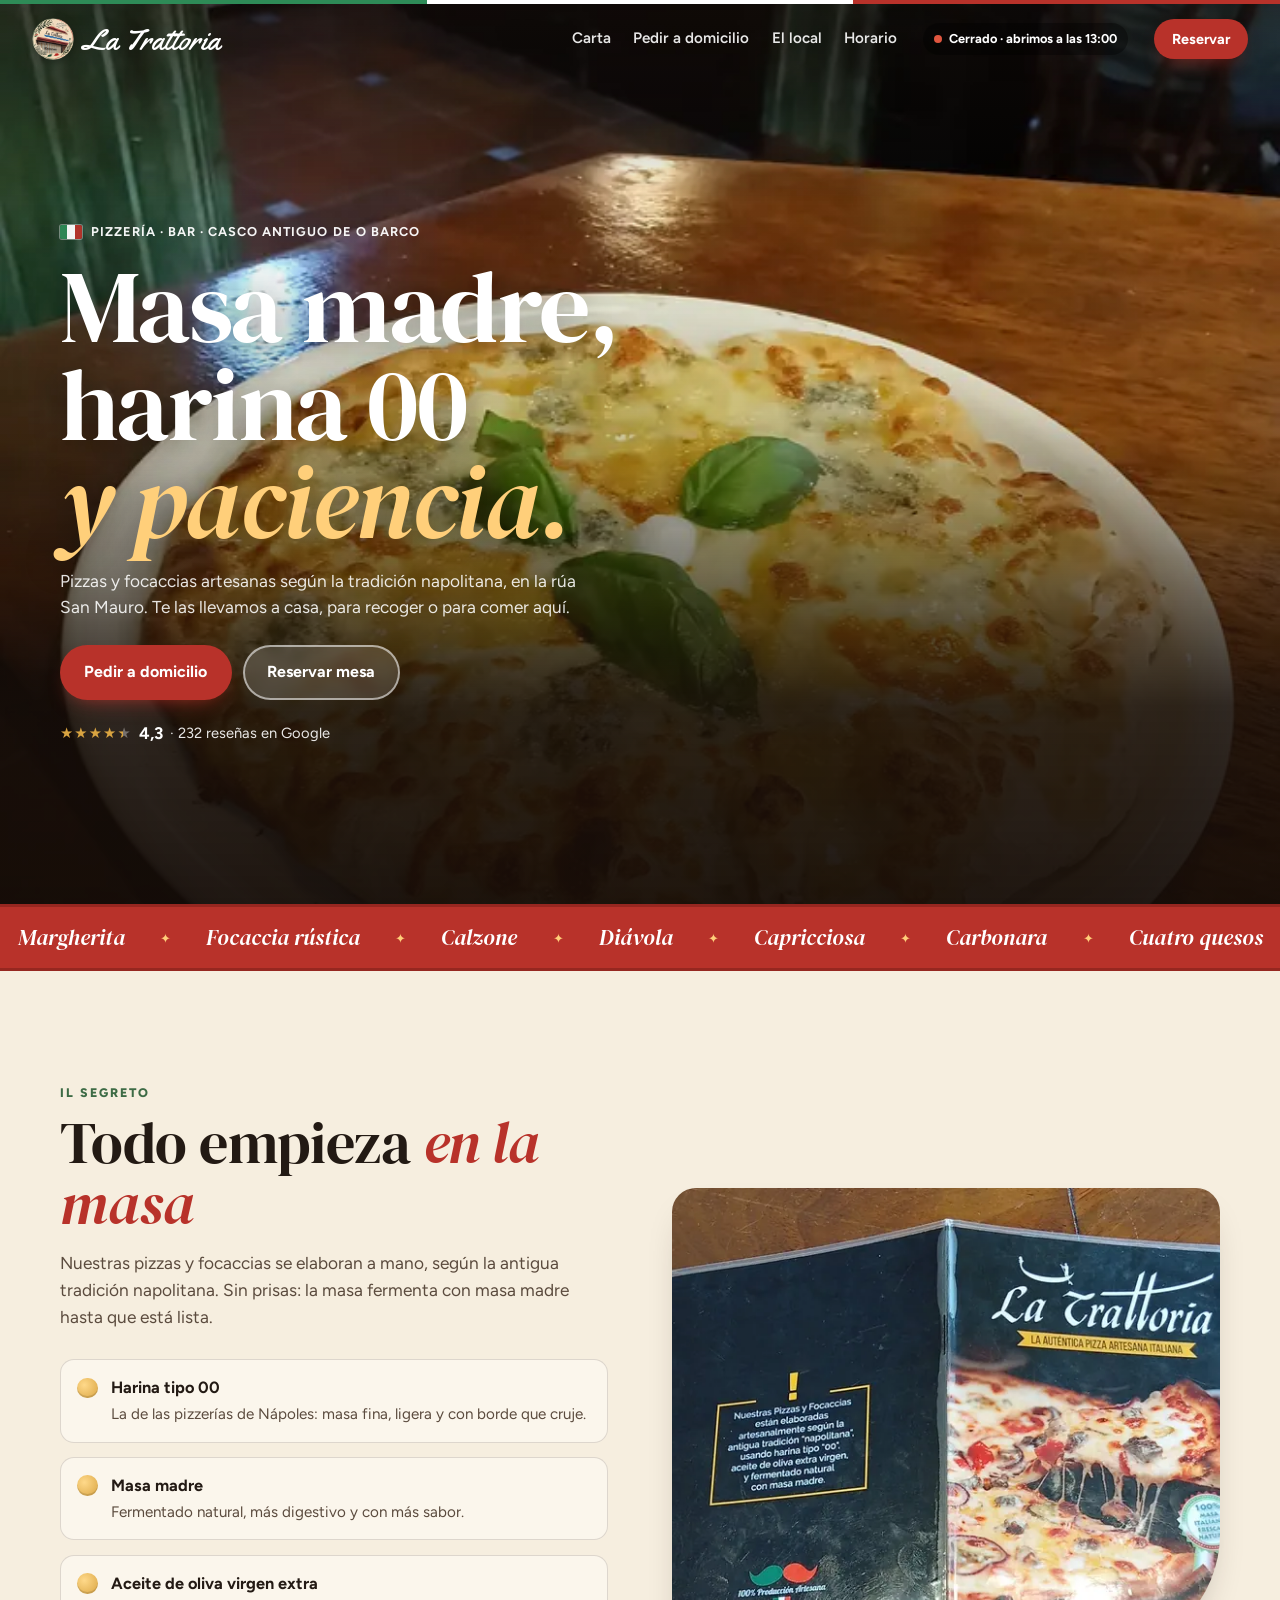
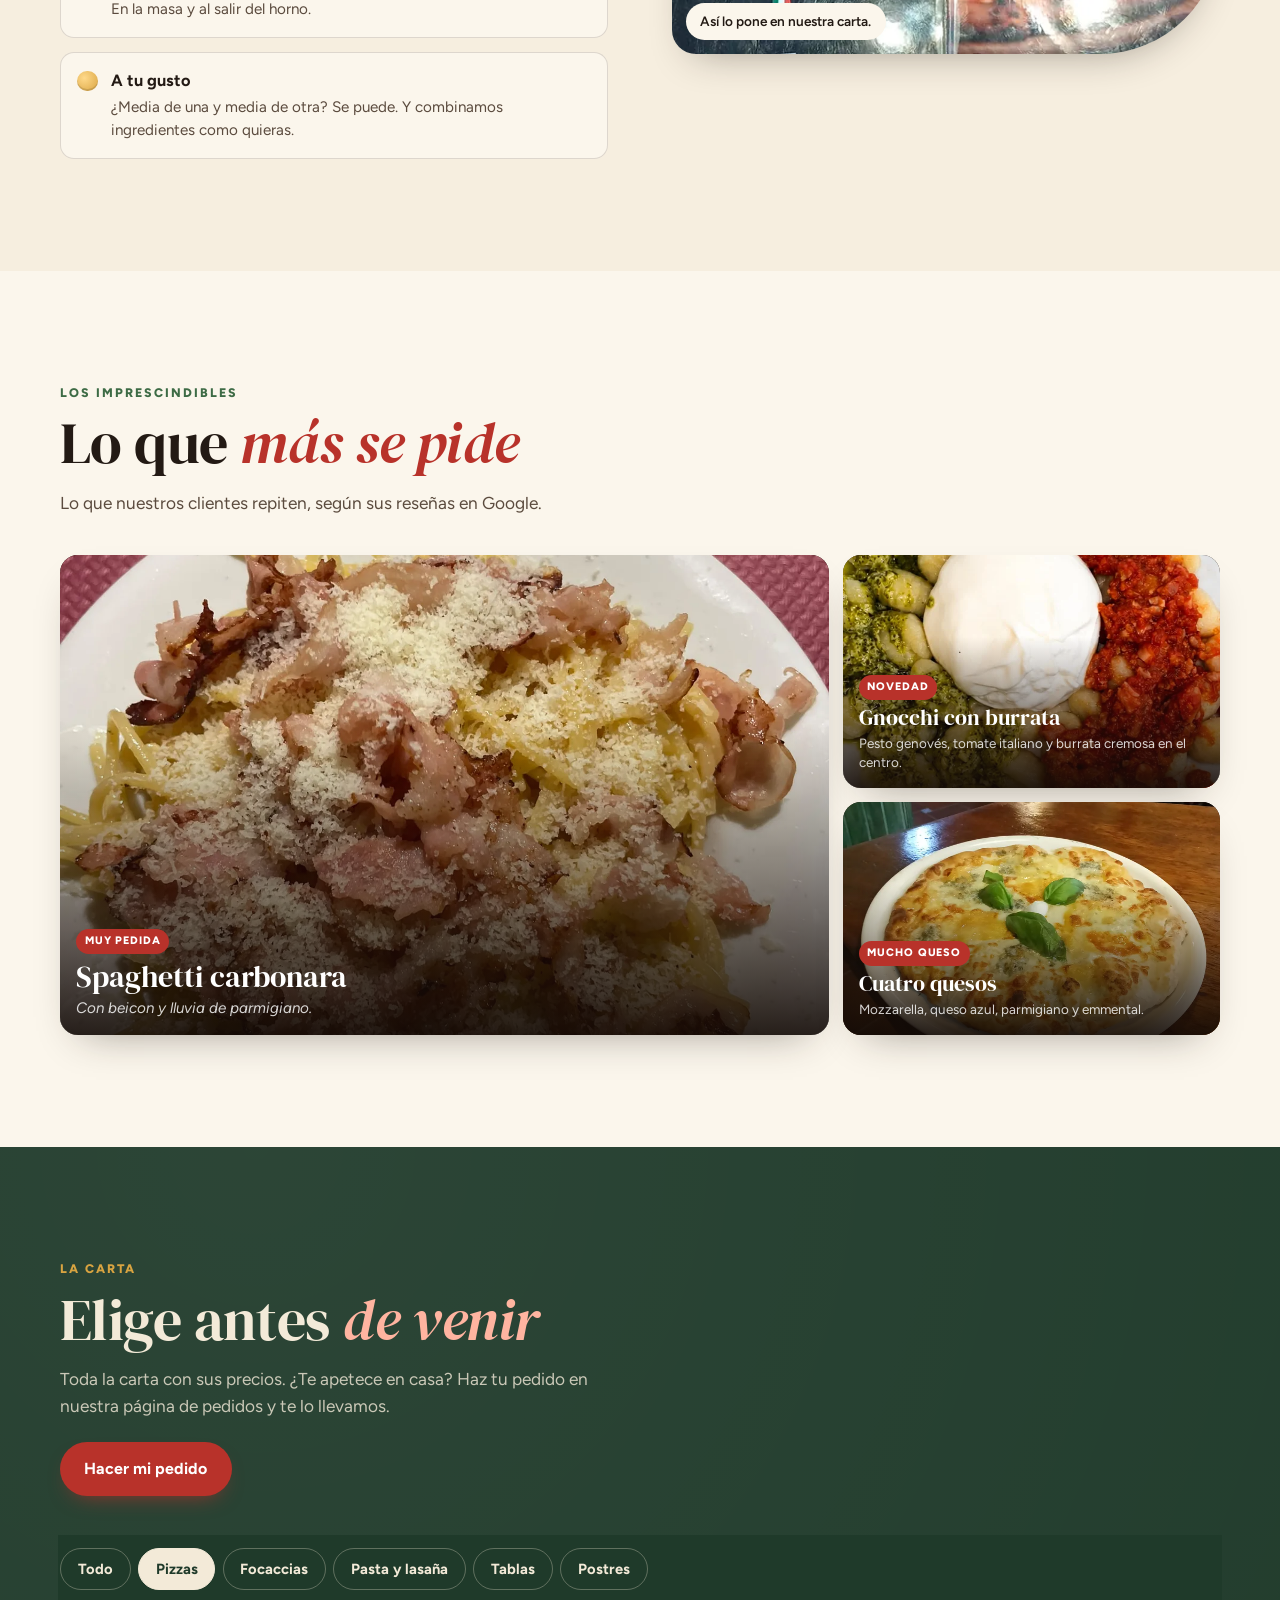
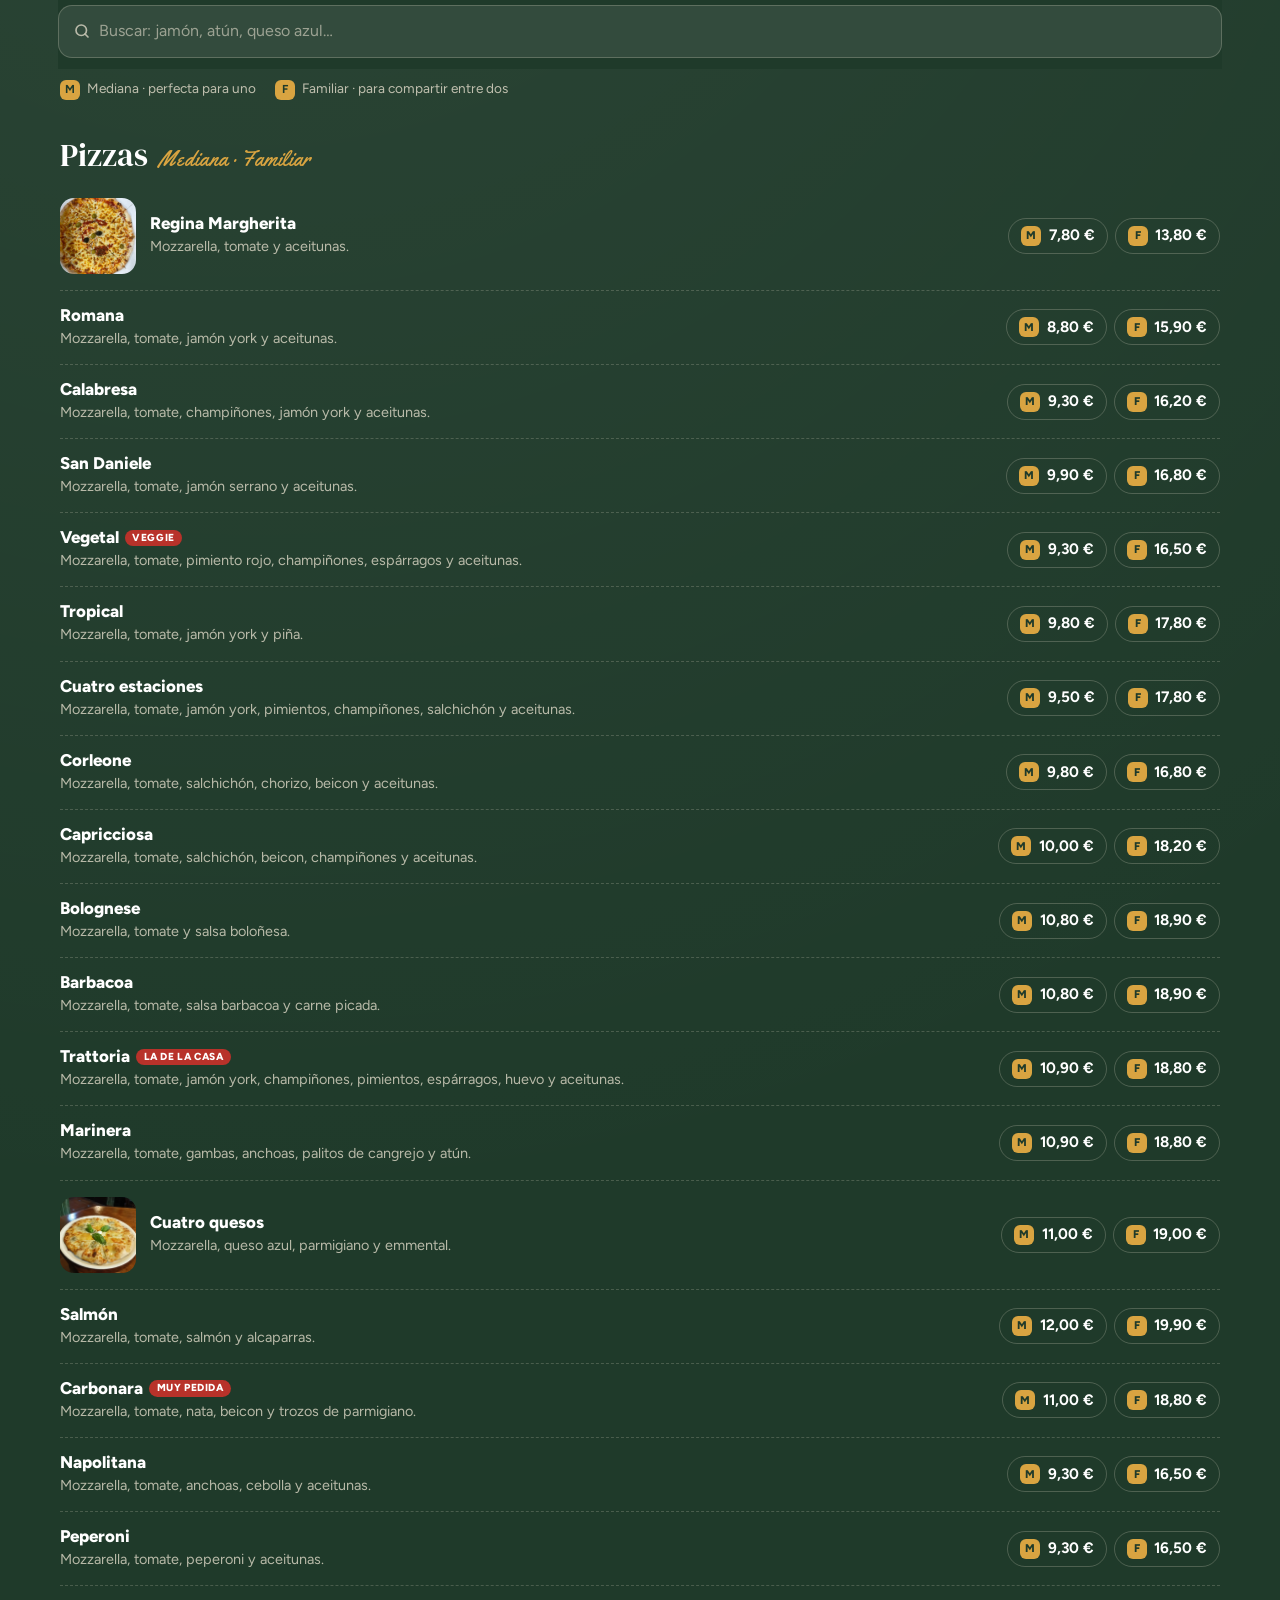
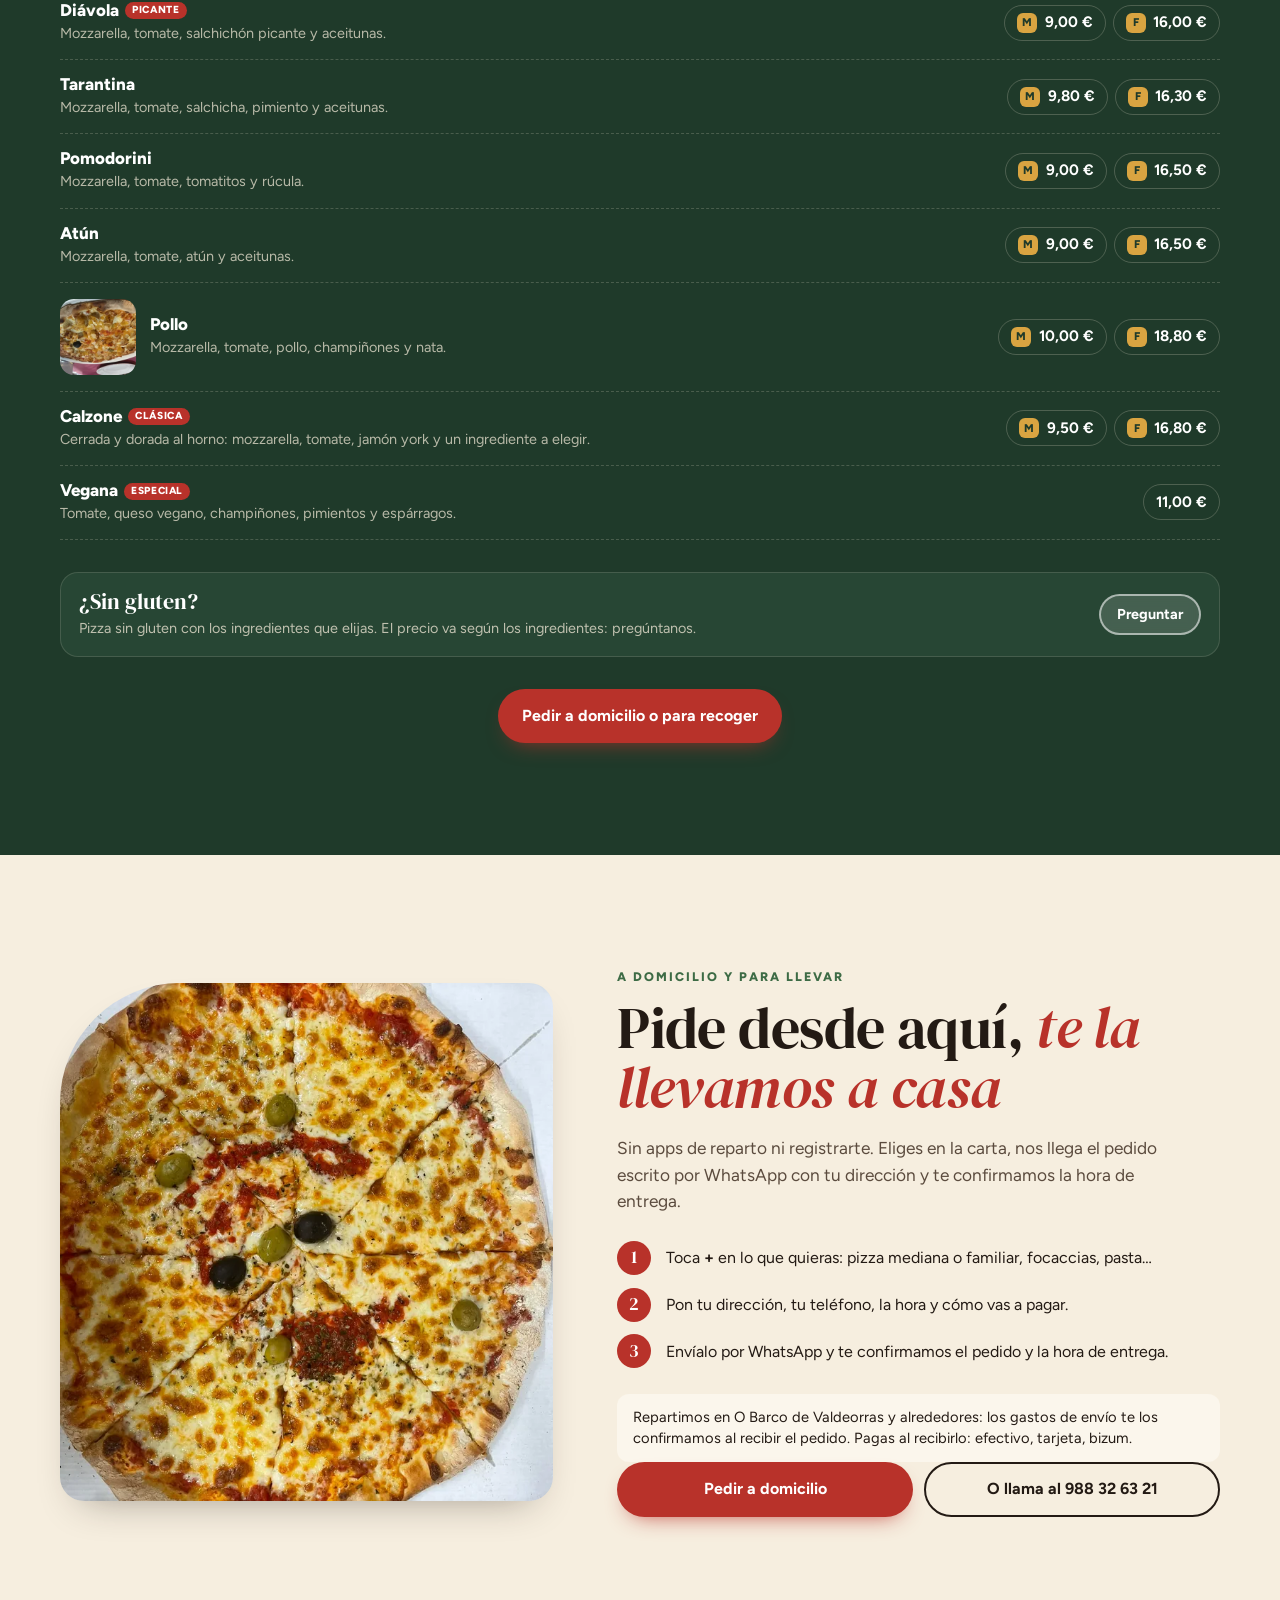
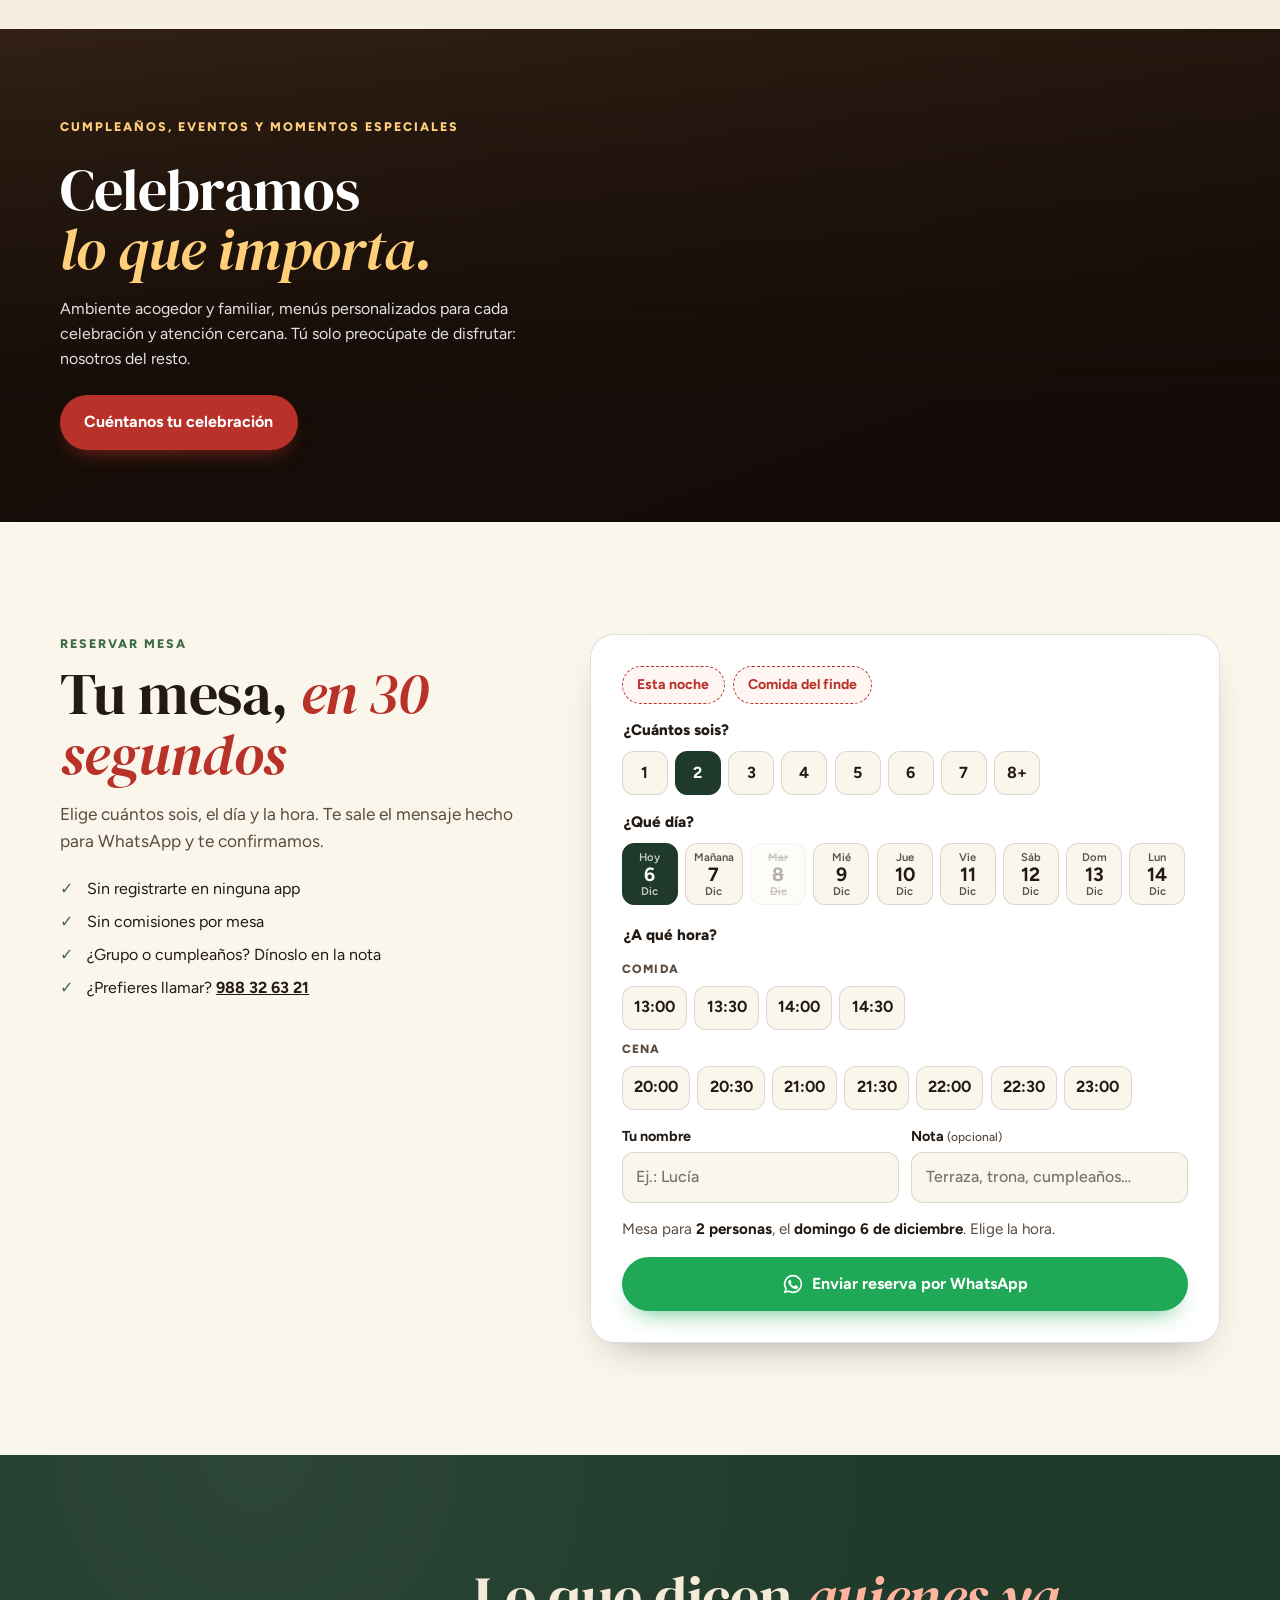
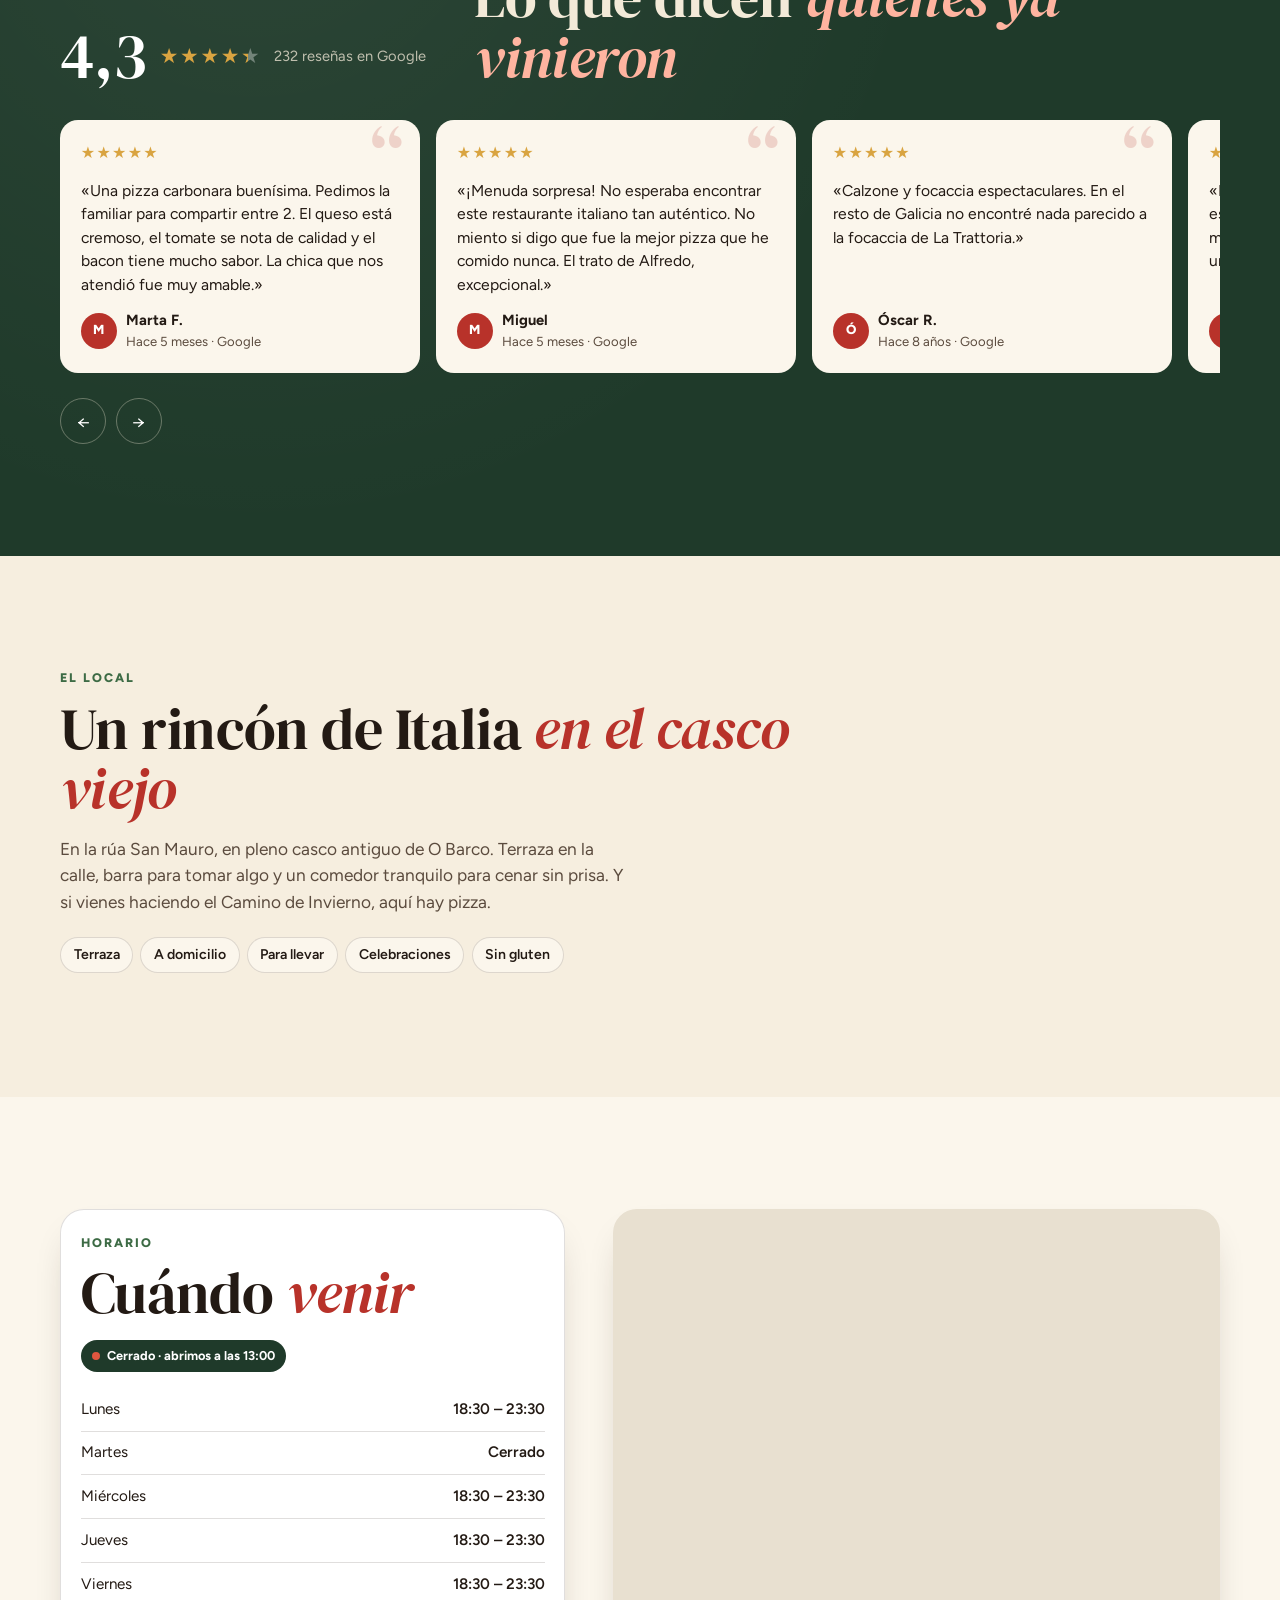
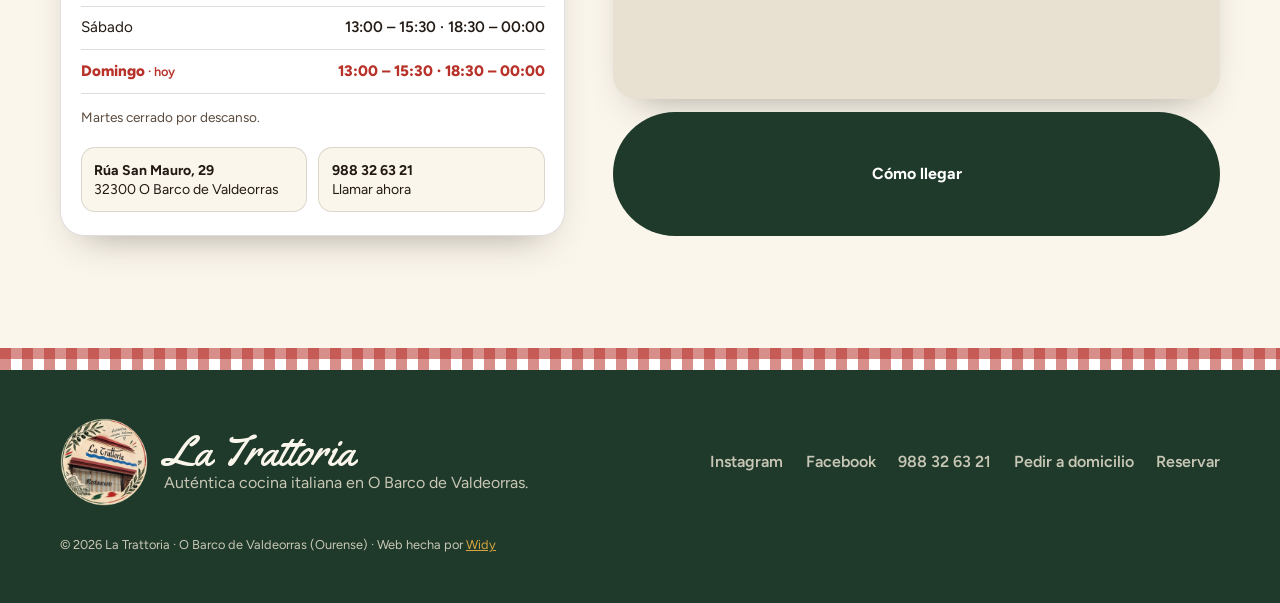
==== index.html @ 94f09ab4 "Web de La Trattoria (desde Vercel)" ====
<!doctype html>
<html lang="es">
<head>
<meta charset="utf-8">
<meta name="viewport" content="width=device-width, initial-scale=1, viewport-fit=cover">
<title>La Trattoria · Pizzería artesana en O Barco de Valdeorras</title>
<meta name="description" content="Pizzas y focaccias artesanas con masa madre en la rúa San Mauro, O Barco de Valdeorras. Pide a domicilio o para llevar desde la carta, o reserva mesa por WhatsApp.">
<meta name="theme-color" content="#1f3a2a">
<meta property="og:title" content="La Trattoria · Pizza artesana en O Barco">
<meta property="og:description" content="Masa madre, harina 00 y aceite de oliva virgen extra. Carta, pedidos y reservas por WhatsApp.">
<meta property="og:image" content="img/cuatro-quesos.webp">
<link rel="icon" href="img/logo.png">
<link rel="preconnect" href="https://fonts.googleapis.com">
<link rel="preconnect" href="https://fonts.gstatic.com" crossorigin>
<link href="https://fonts.googleapis.com/css2?family=DM+Serif+Display:ital@0;1&family=Figtree:wght@400;500;600;700;800&family=Yellowtail&display=swap" rel="stylesheet">
<link rel="stylesheet" href="styles.css">
<script>document.documentElement.classList.add('js')</script>
</head>
<body>

<div class="bandera" aria-hidden="true"><i></i><i></i><i></i></div>

<header class="nav" id="nav">
  <a class="brand" href="#inicio" aria-label="La Trattoria, inicio">
    <img src="img/logo.webp" alt="" width="42" height="42">
    <span class="marca">La Trattoria</span>
  </a>
  <nav class="nav-links" aria-label="Secciones">
    <a href="#carta">Carta</a>
    <a href="pedir.html">Pedir a domicilio</a>
    <a href="#local">El local</a>
    <a href="#llegar">Horario</a>
  </nav>
  <span class="estado" data-estado><i></i><span>Consultando horario…</span></span>
  <a class="btn btn-rojo btn-sm" href="#reservar">Reservar</a>
</header>

<main>

<!-- HERO -->
<section class="hero" id="inicio">
  <picture>
    <source media="(max-width: 700px)" srcset="img/cuatro-quesos-alto-sm.webp 720w, img/cuatro-quesos-alto.webp 1080w">
    <img class="hero-img" src="img/cuatro-quesos.webp" alt="Pizza cuatro quesos con albahaca en una mesa de La Trattoria" fetchpriority="high">
  </picture>
  <div class="hero-shade" aria-hidden="true"></div>
  <div class="hero-in">
    <p class="eyebrow"><span class="mini-bandera" aria-hidden="true"></span> Pizzería · Bar · Casco antiguo de O Barco</p>
    <h1>Masa madre,<br>harina 00<br><em>y paciencia.</em></h1>
    <p class="hero-sub">Pizzas y focaccias artesanas según la tradición napolitana, en la rúa San Mauro. Te las llevamos a casa, para recoger o para comer aquí.</p>
    <div class="hero-cta">
      <a class="btn btn-rojo" href="pedir.html">Pedir a domicilio</a>
      <a class="btn btn-claro" href="#reservar">Reservar mesa</a>
    </div>
    <a class="hero-nota" href="#resenas">
      <span class="stars" aria-hidden="true">★★★★<span class="media">★</span></span>
      <b>4,3</b> <span>· 232 reseñas en Google</span>
    </a>
  </div>
</section>

<!-- CINTA -->
<div class="cinta" aria-hidden="true">
  <div class="cinta-track">
    <span>Margherita</span><span>Focaccia rústica</span><span>Calzone</span><span>Diávola</span><span>Capricciosa</span><span>Carbonara</span><span>Cuatro quesos</span><span>Trattoria</span>
    <span>Margherita</span><span>Focaccia rústica</span><span>Calzone</span><span>Diávola</span><span>Capricciosa</span><span>Carbonara</span><span>Cuatro quesos</span><span>Trattoria</span>
  </div>
</div>

<!-- LA MASA -->
<section class="sec sec-papel" id="masa">
  <div class="wrap masa">
    <div class="masa-txt">
      <p class="kicker">Il segreto</p>
      <h2>Todo empieza <em>en la masa</em></h2>
      <p class="lead">Nuestras pizzas y focaccias se elaboran a mano, según la antigua tradición napolitana. Sin prisas: la masa fermenta con masa madre hasta que está lista.</p>
      <ul class="pilares">
        <li><b>Harina tipo 00</b><span>La de las pizzerías de Nápoles: masa fina, ligera y con borde que cruje.</span></li>
        <li><b>Masa madre</b><span>Fermentado natural, más digestivo y con más sabor.</span></li>
        <li><b>Aceite de oliva virgen extra</b><span>En la masa y al salir del horno.</span></li>
        <li><b>A tu gusto</b><span>¿Media de una y media de otra? Se puede. Y combinamos ingredientes como quieras.</span></li>
      </ul>
    </div>
    <figure class="masa-foto reveal">
      <img src="img/carta.webp" srcset="img/carta-sm.webp 720w, img/carta.webp 1080w" sizes="(max-width: 800px) 100vw, 50vw" alt="La carta de La Trattoria: pizzas y focaccias artesanas con harina 00 y masa madre" loading="lazy">
      <figcaption>Así lo pone en nuestra carta.</figcaption>
    </figure>
  </div>
</section>

<!-- IMPRESCINDIBLES -->
<section class="sec sec-crema" id="imprescindibles">
  <div class="wrap">
    <div class="sec-head">
      <p class="kicker">Los imprescindibles</p>
      <h2>Lo que <em>más se pide</em></h2>
      <p class="lead">Lo que nuestros clientes repiten, según sus reseñas en Google.</p>
    </div>
    <div class="bento bento-3">
      <article class="plato plato-xl reveal">
        <img src="img/spaghetti-carbonara.webp" srcset="img/spaghetti-carbonara-sm.webp 720w, img/spaghetti-carbonara.webp 1440w" sizes="(max-width: 800px) 100vw, 60vw" alt="Spaghetti carbonara con beicon y parmigiano" loading="lazy">
        <div class="plato-txt">
          <span class="tag">Muy pedida</span>
          <h3>Spaghetti carbonara</h3>
          <p>Con beicon y lluvia de parmigiano.</p>
        </div>
      </article>
      <article class="plato reveal">
        <img src="img/gnocchi-burrata-sm.webp" alt="Gnocchi con pesto genovés, tomate italiano y una burrata en el centro" loading="lazy">
        <div class="plato-txt">
          <span class="tag">Novedad</span>
          <h3>Gnocchi con burrata</h3>
          <p>Pesto genovés, tomate italiano y burrata cremosa en el centro.</p>
        </div>
      </article>
      <article class="plato reveal">
        <img src="img/cuatro-quesos-sm.webp" alt="Pizza cuatro quesos con hojas de albahaca" loading="lazy">
        <div class="plato-txt">
          <span class="tag">Mucho queso</span>
          <h3>Cuatro quesos</h3>
          <p>Mozzarella, queso azul, parmigiano y emmental.</p>
        </div>
      </article>
    </div>
  </div>
</section>

<!-- CARTA -->
<section class="sec sec-pizarra" id="carta">
  <div class="wrap">
    <div class="sec-head sec-head-claro">
      <p class="kicker">La carta</p>
      <h2>Elige antes <em>de venir</em></h2>
      <p class="lead">Toda la carta con sus precios. ¿Te apetece en casa? Haz tu pedido en nuestra página de pedidos y te lo llevamos.</p>
      <a class="btn btn-rojo carta-cta" href="pedir.html">Hacer mi pedido</a>
    </div>

    <div class="carta-tools">
      <div class="tabs" role="tablist" aria-label="Categorías de la carta" data-tabs></div>
      <label class="buscar">
        <span class="sr">Buscar en la carta</span>
        <svg viewBox="0 0 24 24" aria-hidden="true"><circle cx="11" cy="11" r="7"/><path d="m20 20-4-4"/></svg>
        <input type="search" placeholder="Buscar: jamón, atún, queso azul…" data-buscar>
      </label>
    </div>

    <div class="tamanos">
      <span><b>M</b> Mediana · perfecta para uno</span>
      <span><b>F</b> Familiar · para compartir entre dos</span>
    </div>

    <div class="carta" data-carta aria-live="polite"></div>

    <div class="carta-extra">
      <div>
        <h3>¿Sin gluten?</h3>
        <p>Pizza sin gluten con los ingredientes que elijas. El precio va según los ingredientes: pregúntanos.</p>
      </div>
      <a class="btn btn-claro btn-sm" data-wa="¡Hola, La Trattoria! Quería preguntar por la pizza sin gluten." href="#" target="_blank" rel="noopener">Preguntar</a>
    </div>
    <div class="carta-fin">
      <a class="btn btn-rojo" href="pedir.html">Pedir a domicilio o para recoger</a>
    </div>
  </div>
</section>

<!-- PARA LLEVAR -->
<section class="sec sec-papel" id="pedir">
  <div class="wrap pedir">
    <figure class="pedir-foto reveal">
      <img src="img/margherita-caja.webp" srcset="img/margherita-caja-sm.webp 720w, img/margherita-caja.webp 1440w" sizes="(max-width: 800px) 100vw, 45vw" alt="Pizza margherita recién hecha en su caja para llevar" loading="lazy">
    </figure>
    <div class="pedir-txt">
      <p class="kicker">A domicilio y para llevar</p>
      <h2>Pide desde aquí, <em>te la llevamos a casa</em></h2>
      <p class="lead">Sin apps de reparto ni registrarte. Eliges en la carta, nos llega el pedido escrito por WhatsApp con tu dirección y te confirmamos la hora de entrega.</p>
      <ol class="pasos">
        <li><b>1</b><span>Toca <b>+</b> en lo que quieras: pizza mediana o familiar, focaccias, pasta…</span></li>
        <li><b>2</b><span>Pon tu dirección, tu teléfono, la hora y cómo vas a pagar.</span></li>
        <li><b>3</b><span>Envíalo por WhatsApp y te confirmamos el pedido y la hora de entrega.</span></li>
      </ol>
      <p class="pedir-zona" data-zona></p>
      <div class="pedir-cta">
        <a class="btn btn-rojo" href="pedir.html">Pedir a domicilio</a>
        <a class="btn btn-linea" href="tel:+34988326321">O llama al 988 32 63 21</a>
      </div>
    </div>
  </div>
</section>

<!-- CELEBRACIONES -->
<section class="celebra">
    <div class="celebra-in wrap">
    <p class="kicker">Cumpleaños, eventos y momentos especiales</p>
    <h2>Celebramos<br><em>lo que importa.</em></h2>
    <p>Ambiente acogedor y familiar, menús personalizados para cada celebración y atención cercana. Tú solo preocúpate de disfrutar: nosotros del resto.</p>
    <a class="btn btn-rojo" data-wa="¡Hola, La Trattoria! Quiero organizar una celebración. Somos unas __ personas, para el día __." href="#" target="_blank" rel="noopener">Cuéntanos tu celebración</a>
  </div>
</section>

<!-- RESERVAR -->
<section class="sec sec-crema" id="reservar">
  <div class="wrap reserva">
    <div class="reserva-txt">
      <p class="kicker">Reservar mesa</p>
      <h2>Tu mesa, <em>en 30 segundos</em></h2>
      <p class="lead">Elige cuántos sois, el día y la hora. Te sale el mensaje hecho para WhatsApp y te confirmamos.</p>
      <ul class="check">
        <li>Sin registrarte en ninguna app</li>
        <li>Sin comisiones por mesa</li>
        <li>¿Grupo o cumpleaños? Dínoslo en la nota</li>
        <li>¿Prefieres llamar? <a href="tel:+34988326321">988 32 63 21</a></li>
      </ul>
    </div>
    <form class="reserva-form" data-reserva novalidate>
      <div class="presets">
        <button type="button" class="chip" data-preset="hoy">Esta noche</button>
        <button type="button" class="chip" data-preset="finde">Comida del finde</button>
      </div>
      <fieldset>
        <legend>¿Cuántos sois?</legend>
        <div class="personas" data-personas></div>
      </fieldset>
      <fieldset>
        <legend>¿Qué día?</legend>
        <div class="dias" data-dias></div>
      </fieldset>
      <fieldset>
        <legend>¿A qué hora?</legend>
        <div class="horas" data-horas></div>
      </fieldset>
      <div class="campos">
        <label><span class="lbl">Tu nombre</span><input name="nombre" autocomplete="given-name" placeholder="Ej.: Lucía" required></label>
        <label><span class="lbl">Nota <small>(opcional)</small></span><input name="nota" placeholder="Terraza, trona, cumpleaños…"></label>
      </div>
      <div class="resumen" data-resumen aria-live="polite"></div>
      <button class="btn btn-wa btn-block" type="submit">
        <svg viewBox="0 0 24 24" aria-hidden="true"><path d="M12 2a10 10 0 0 0-8.6 15.1L2 22l5-1.3A10 10 0 1 0 12 2Zm0 18.2a8.2 8.2 0 0 1-4.2-1.2l-.3-.2-3 .8.8-2.9-.2-.3A8.2 8.2 0 1 1 12 20.2Zm4.5-6.1c-.2-.1-1.5-.7-1.7-.8-.2-.1-.4-.1-.6.1l-.8 1c-.1.2-.3.2-.5.1a6.7 6.7 0 0 1-3.3-2.9c-.3-.4.2-.4.7-1.3.1-.2 0-.3 0-.4l-.8-1.8c-.2-.5-.4-.4-.6-.4h-.5a1 1 0 0 0-.7.3 3 3 0 0 0-.9 2.2 5.2 5.2 0 0 0 1.1 2.7 11.8 11.8 0 0 0 4.5 4c1.7.7 2.3.8 3.2.6a2.7 2.7 0 0 0 1.8-1.2 2.2 2.2 0 0 0 .1-1.3c0-.1-.2-.2-.4-.3Z"/></svg>
        Enviar reserva por WhatsApp
      </button>
    </form>
  </div>
</section>

<!-- RESEÑAS -->
<section class="sec sec-pizarra" id="resenas">
  <div class="wrap">
    <div class="resenas-head">
      <div class="nota-grande">
        <b>4,3</b>
        <span class="stars" aria-hidden="true">★★★★<span class="media">★</span></span>
        <span>232 reseñas en Google</span>
      </div>
      <h2>Lo que dicen <em>quienes ya vinieron</em></h2>
    </div>
    <div class="resenas" data-resenas></div>
    <div class="resenas-nav">
      <button type="button" class="flecha" data-res-prev aria-label="Anterior">←</button>
      <button type="button" class="flecha" data-res-next aria-label="Siguiente">→</button>
    </div>
  </div>
</section>

<!-- EL LOCAL -->
<section class="sec sec-papel" id="local">
  <div class="wrap local local-solo">
    <div class="local-txt">
      <p class="kicker">El local</p>
      <h2>Un rincón de Italia <em>en el casco viejo</em></h2>
      <p class="lead">En la rúa San Mauro, en pleno casco antiguo de O Barco. Terraza en la calle, barra para tomar algo y un comedor tranquilo para cenar sin prisa. Y si vienes haciendo el Camino de Invierno, aquí hay pizza.</p>
      <div class="chips">
        <span>Terraza</span><span>A domicilio</span><span>Para llevar</span><span>Celebraciones</span><span>Sin gluten</span>
      </div>
    </div>
  </div>
</section>

<!-- CÓMO LLEGAR -->
<section class="sec sec-crema" id="llegar">
  <div class="wrap llegar">
    <div class="horario-card">
      <p class="kicker">Horario</p>
      <h2>Cuándo <em>venir</em></h2>
      <span class="estado estado-card" data-estado><i></i><span>Consultando horario…</span></span>
      <table class="horario" data-horario></table>
      <p class="horario-nota">Martes cerrado por descanso.</p>
      <div class="datos">
        <a href="https://maps.google.com/?q=La+Trattoria+R%C3%BAa+San+Mauro+29+O+Barco" target="_blank" rel="noopener">
          <b>Rúa San Mauro, 29</b><br>32300 O Barco de Valdeorras
        </a>
        <a href="tel:+34988326321"><b>988 32 63 21</b><br>Llamar ahora</a>
      </div>
    </div>
    <div class="mapa">
      <iframe title="Mapa de La Trattoria en O Barco de Valdeorras" src="https://www.google.com/maps?q=La+Trattoria,+R%C3%BAa+San+Mauro+29,+32300+O+Barco,+Ourense&hl=es&z=17&output=embed" loading="lazy" referrerpolicy="no-referrer-when-downgrade"></iframe>
      <a class="btn btn-verde" href="https://maps.google.com/?q=La+Trattoria+R%C3%BAa+San+Mauro+29+O+Barco" target="_blank" rel="noopener">Cómo llegar</a>
    </div>
  </div>
</section>

</main>

<footer class="pie">
  <div class="cuadros" aria-hidden="true"></div>
  <div class="wrap pie-in">
    <div class="pie-brand">
      <img src="img/logo.webp" alt="" width="88" height="88" loading="lazy">
      <div>
        <p class="marca marca-lg">La Trattoria</p>
        <p>Auténtica cocina italiana en O Barco de Valdeorras.</p>
      </div>
    </div>
    <div class="pie-links">
      <a href="https://www.instagram.com/latrattoria_valdeorras/" target="_blank" rel="noopener">Instagram</a>
      <a href="https://www.facebook.com/share/1HyJ8bmnWz/" target="_blank" rel="noopener">Facebook</a>
      <a href="tel:+34988326321">988 32 63 21</a>
      <a href="pedir.html">Pedir a domicilio</a>
      <a href="#reservar">Reservar</a>
    </div>
    <p class="pie-legal">© <span data-year></span> La Trattoria · O Barco de Valdeorras (Ourense) · <span class="firma">Web hecha por <a href="https://widy.agency" target="_blank" rel="noopener">Widy</a></span></p>
  </div>
</footer>

<!-- Barra móvil -->
<nav class="barra-movil" aria-label="Acciones rápidas">
  <a href="tel:+34988326321">Llamar</a>
  <a href="#reservar">Reservar</a>
  <a href="pedir.html" class="on">Pedir a casa</a>
</nav>

<script src="datos.js" defer></script>
<script src="script.js" defer></script>
</body>
</html>
---- styles.css ----
/* La Trattoria · boceto Widy */
:root {
  --papel: #f6eedf;
  --crema: #fbf6ec;
  --tinta: #231a14;
  --tinta-2: #5b4b3e;
  --pizarra: #1f3a2a;
  --pizarra-2: #274634;
  --tomate: #b8322a;
  --tomate-2: #962720;
  --albahaca: #3d6b45;
  --oro: #d9a441;
  --azul: #2c62b5;
  --wa: #1fa855;
  --linea: rgba(35, 26, 20, .14);
  --radio: 18px;
  --sombra: 0 18px 40px -22px rgba(35, 26, 20, .45);
  --serif: 'DM Serif Display', Georgia, serif;
  --sans: 'Figtree', system-ui, -apple-system, sans-serif;
  --script: 'Yellowtail', cursive;
  --nav-h: 60px;
}
*, *::before, *::after { box-sizing: border-box; }
[hidden] { display: none !important; }
html { scroll-behavior: smooth; scroll-padding-top: calc(var(--nav-h) + 8px); -webkit-text-size-adjust: 100%; }
body { margin: 0; font-family: var(--sans); color: var(--tinta); background: var(--papel); font-size: 16px; line-height: 1.55; overflow-x: hidden; }
body.con-pedido { padding-bottom: 72px; }
img { display: block; max-width: 100%; }
a { color: inherit; }
button, input, select { font: inherit; color: inherit; }
h1, h2, h3, h4 { margin: 0; font-weight: 400; line-height: 1.05; }
h2 { font-family: var(--serif); font-size: clamp(2.1rem, 7.5vw, 3.6rem); letter-spacing: -.01em; }
h2 em, h1 em { font-style: italic; color: var(--tomate); }
.sr { position: absolute; width: 1px; height: 1px; overflow: hidden; clip: rect(0 0 0 0); }
.wrap { width: min(1160px, 100% - 40px); margin-inline: auto; }
.kicker { margin: 0 0 .7rem; font-size: .78rem; font-weight: 800; letter-spacing: .16em; text-transform: uppercase; color: var(--albahaca); }
.lead { font-size: 1.08rem; color: var(--tinta-2); max-width: 36rem; margin: 1rem 0 0; }
.stars { color: var(--oro); letter-spacing: .08em; }
.stars .media { background: linear-gradient(90deg, var(--oro) 35%, rgba(255,255,255,.35) 35%); -webkit-background-clip: text; background-clip: text; color: transparent; }
.ast { color: var(--oro); font-weight: 800; }

/* bandera y cuadros */
.bandera { display: flex; height: 4px; position: relative; z-index: 60; }
.bandera i { flex: 1; } .bandera i:nth-child(1) { background: #2e8b57; } .bandera i:nth-child(2) { background: #fff; } .bandera i:nth-child(3) { background: var(--tomate); }
.cuadros { height: 22px; background-color: #fff; background-image: linear-gradient(90deg, rgba(184,50,42,.55) 50%, transparent 50%), linear-gradient(rgba(184,50,42,.55) 50%, transparent 50%); background-size: 22px 22px; }

/* botones */
.btn { display: inline-flex; align-items: center; justify-content: center; gap: .55rem; min-height: 50px; padding: .8rem 1.4rem; border-radius: 999px; border: 2px solid transparent; font-weight: 700; font-size: 1rem; text-decoration: none; cursor: pointer; transition: transform .15s, background .2s, box-shadow .2s; }
.btn:active { transform: scale(.97); }
.btn-sm { min-height: 40px; padding: .45rem 1rem; font-size: .9rem; }
.btn-rojo { background: var(--tomate); color: #fff; box-shadow: 0 10px 22px -12px rgba(184,50,42,.9); }
.btn-rojo:hover { background: var(--tomate-2); }
.btn-claro { background: rgba(255,255,255,.14); color: #fff; border-color: rgba(255,255,255,.55); backdrop-filter: blur(6px); }
.btn-claro:hover { background: rgba(255,255,255,.24); }
.btn-linea { border-color: var(--tinta); color: var(--tinta); background: transparent; }
.btn-verde { background: var(--pizarra); color: #fff; }
.btn-wa { background: var(--wa); color: #fff; box-shadow: 0 12px 24px -14px rgba(31,168,85,.9); }
.btn-wa svg { width: 22px; height: 22px; fill: currentColor; }
.btn-block { width: 100%; }

/* nav */
.nav { position: fixed; top: 4px; left: 0; right: 0; z-index: 50; height: var(--nav-h); display: flex; align-items: center; gap: .8rem; padding: 0 14px; color: #fff; transition: background .25s, box-shadow .25s, color .25s; }
.nav.solida { background: rgba(251,246,236,.94); color: var(--tinta); backdrop-filter: blur(10px); box-shadow: 0 1px 0 var(--linea); }
.brand { display: flex; align-items: center; gap: .55rem; text-decoration: none; margin-right: auto; }
.brand img { width: 42px; height: 42px; border-radius: 50%; box-shadow: 0 2px 8px rgba(0,0,0,.25); }
.marca { font-family: var(--script); font-size: 1.6rem; line-height: 1; transform: translateY(2px); white-space: nowrap; }
@media (min-width: 700px) { .marca { font-size: 1.85rem; } }
.marca-lg { font-size: 2.6rem; margin: 0; color: var(--crema); }
.nav-links { display: none; gap: 1.4rem; font-weight: 600; font-size: .95rem; }
.nav-links a { text-decoration: none; opacity: .9; }
.nav-links a:hover { opacity: 1; text-decoration: underline; text-underline-offset: 5px; }
.nav .btn-sm { display: none; }
.estado { display: inline-flex; align-items: center; gap: .45rem; font-size: .8rem; font-weight: 700; padding: .38rem .7rem; border-radius: 999px; background: rgba(0,0,0,.35); color: #fff; white-space: nowrap; }
.nav.solida .estado { background: #fff; color: var(--tinta); box-shadow: inset 0 0 0 1px var(--linea); }
.estado i { width: 8px; height: 8px; border-radius: 50%; background: #aaa; flex: none; }
.estado.abierto i { background: #36c46b; box-shadow: 0 0 0 0 rgba(54,196,107,.7); animation: pulso 2s infinite; }
.estado.cerrado i { background: #e0563f; }
@keyframes pulso { 70% { box-shadow: 0 0 0 8px rgba(54,196,107,0); } 100% { box-shadow: 0 0 0 0 rgba(54,196,107,0); } }

/* hero */
.hero { position: relative; min-height: 100svh; display: flex; align-items: flex-end; color: #fff; overflow: hidden; background: #1a120c; }
.hero-img { position: absolute; inset: 0; width: 100%; height: 100%; object-fit: cover; object-position: 50% 40%; transform: scale(1.04); animation: zoom 14s ease-out forwards; }
@keyframes zoom { to { transform: scale(1); } }
.hero-shade { position: absolute; inset: 0; background: linear-gradient(180deg, rgba(20,12,8,.55) 0%, rgba(20,12,8,0) 22%, rgba(20,12,8,.15) 45%, rgba(20,12,8,.88) 78%, rgba(20,12,8,.95) 100%); }
.hero-in { position: relative; width: min(1160px, 100% - 40px); margin: 0 auto; padding: 0 0 max(2.2rem, env(safe-area-inset-bottom)); }
.eyebrow { display: inline-flex; align-items: center; gap: .55rem; margin: 0 0 1rem; font-size: .8rem; font-weight: 700; letter-spacing: .08em; text-transform: uppercase; opacity: .95; }
.mini-bandera { width: 22px; height: 14px; border-radius: 2px; background: linear-gradient(90deg, #2e8b57 33.3%, #fff 33.3% 66.6%, var(--tomate) 66.6%); box-shadow: 0 0 0 1px rgba(255,255,255,.4); }
.hero h1 { font-family: var(--serif); font-size: clamp(2.8rem, 12.5vw, 6.4rem); line-height: .95; letter-spacing: -.015em; text-shadow: 0 4px 30px rgba(0,0,0,.35); }
.hero h1 em { color: #ffcf7a; }
.hero-sub { font-size: 1.08rem; max-width: 34rem; margin: 1.1rem 0 1.5rem; color: rgba(255,255,255,.88); }
.hero-cta { display: flex; flex-wrap: wrap; gap: .7rem; }
.hero-cta .btn { flex: 1 1 150px; }
.hero-nota { display: inline-flex; align-items: center; gap: .45rem; margin-top: 1.3rem; font-size: .92rem; text-decoration: none; color: rgba(255,255,255,.9); }
.hero-nota b { font-size: 1.05rem; color: #fff; }

/* cinta */
.cinta { background: var(--tomate); color: #fff; overflow: hidden; padding: .85rem 0; border-block: 3px solid var(--tomate-2); }
.cinta-track { display: flex; width: max-content; animation: cinta 36s linear infinite; }
.cinta span { font-family: var(--serif); font-style: italic; font-size: 1.35rem; padding: 0 1.1rem; white-space: nowrap; }
.cinta span::after { content: '✦'; font-style: normal; font-size: .8rem; margin-left: 2.2rem; color: #ffcf7a; vertical-align: middle; }
@keyframes cinta { to { transform: translateX(-50%); } }

/* secciones */
.sec { padding: clamp(4rem, 12vw, 7rem) 0; }
.sec-papel { background: var(--papel); }
.sec-crema { background: var(--crema); }
.sec-pizarra { background: var(--pizarra); color: #f3ead8; background-image: radial-gradient(circle at 20% 0%, rgba(255,255,255,.06), transparent 55%); }
.sec-pizarra .kicker { color: var(--oro); }
.sec-pizarra h2 em { color: #ffb4a0; }
.sec-head { margin-bottom: 2.4rem; }
.sec-head-claro .lead { color: rgba(243,234,216,.8); }

/* masa */
.masa { display: grid; gap: 2.4rem; align-items: center; }
.pilares { list-style: none; padding: 0; margin: 1.8rem 0 0; display: grid; gap: .9rem; }
.pilares li { display: grid; gap: .15rem; padding: 1rem 1.1rem 1rem 3.2rem; position: relative; background: var(--crema); border-radius: 14px; box-shadow: inset 0 0 0 1px var(--linea); }
.pilares li::before { content: ''; position: absolute; left: 1.05rem; top: 1.15rem; width: 1.3rem; height: 1.3rem; border-radius: 50%; background: radial-gradient(circle at 35% 35%, #ffd98a, var(--oro)); box-shadow: inset 0 -2px 0 rgba(0,0,0,.12); }
.pilares b { font-size: 1.02rem; }
.pilares span { color: var(--tinta-2); font-size: .95rem; }
.masa-foto { margin: 0; position: relative; }
.masa-foto img { width: 100%; aspect-ratio: 4/3.4; object-fit: cover; border-radius: 24px 24px 120px 24px; box-shadow: var(--sombra); }
.masa-foto figcaption { position: absolute; left: 14px; bottom: 14px; background: var(--crema); padding: .5rem .9rem; border-radius: 999px; font-size: .85rem; font-weight: 600; box-shadow: var(--sombra); }

/* bento */
.bento { display: grid; gap: 14px; grid-template-columns: 1fr 1fr; }
.plato { position: relative; border-radius: var(--radio); overflow: hidden; background: #2a1d14; color: #fff; min-height: 230px; box-shadow: var(--sombra); }
.plato img { position: absolute; inset: 0; width: 100%; height: 100%; object-fit: cover; transition: transform .6s; }
.plato:hover img { transform: scale(1.05); }
.plato::after { content: ''; position: absolute; inset: 0; background: linear-gradient(180deg, transparent 35%, rgba(18,10,6,.9)); }
.plato-txt { position: absolute; left: 0; right: 0; bottom: 0; padding: 1rem; z-index: 1; }
.plato h3 { font-family: var(--serif); font-size: 1.35rem; }
.plato p { margin: .3rem 0 0; font-size: .84rem; color: rgba(255,255,255,.82); line-height: 1.4; display: none; }
.tag { display: inline-block; margin-bottom: .45rem; font-size: .68rem; font-weight: 800; letter-spacing: .08em; text-transform: uppercase; background: var(--tomate); padding: .25rem .55rem; border-radius: 999px; }
.plato-xl { grid-column: 1 / -1; min-height: 340px; }
.plato-xl h3 { font-size: 1.9rem; }
.plato-xl p { display: block; font-size: .95rem; font-style: italic; }
.bento > .plato:last-child { grid-column: 1 / -1; }

/* carta */
.carta-tools { display: grid; gap: .8rem; position: sticky; top: calc(var(--nav-h) + 4px); z-index: 5; padding: .7rem 0; margin: 0 -2px; background: var(--pizarra); }
.tabs { display: flex; gap: .45rem; overflow-x: auto; scrollbar-width: none; padding: 2px; }
.tabs::-webkit-scrollbar { display: none; }
.tab { flex: none; border: 1.5px solid rgba(243,234,216,.3); background: transparent; color: #f3ead8; padding: .55rem 1.05rem; border-radius: 999px; font-weight: 700; font-size: .92rem; cursor: pointer; }
.tab[aria-selected="true"] { background: #f3ead8; color: var(--pizarra); border-color: #f3ead8; }
.buscar { display: flex; align-items: center; gap: .5rem; background: rgba(255,255,255,.09); border: 1.5px solid rgba(243,234,216,.22); border-radius: 14px; padding: 0 .9rem; }
.buscar svg { width: 18px; height: 18px; fill: none; stroke: #f3ead8; stroke-width: 2.2; stroke-linecap: round; opacity: .7; flex: none; }
.buscar input { flex: 1; min-width: 0; border: 0; background: transparent; color: #fff; padding: .8rem 0; outline: none; font-size: 16px; }
.buscar input::placeholder { color: rgba(243,234,216,.55); }
.tamanos { display: flex; flex-wrap: wrap; gap: .4rem 1.2rem; margin: .6rem 0 .4rem; font-size: .85rem; color: rgba(243,234,216,.75); }
.tamanos b { display: inline-grid; place-items: center; width: 20px; height: 20px; border-radius: 6px; background: var(--oro); color: var(--pizarra); font-size: .72rem; margin-right: .25rem; }
.cat-titulo { font-family: var(--serif); font-size: 2rem; margin: 2rem 0 .6rem; color: #fff; display: flex; align-items: baseline; gap: .7rem; flex-wrap: wrap; }
.cat-titulo small { font-family: var(--script); font-size: 1.35rem; color: var(--oro); }
.carta { display: grid; gap: 0; }
.item { display: grid; grid-template-columns: 1fr; gap: .55rem; padding: 1rem 0; border-bottom: 1px dashed rgba(243,234,216,.2); animation: entra .4s both; }
.item.con-foto { grid-template-columns: 64px 1fr; column-gap: .9rem; }
.item.con-foto .item-btns { grid-column: 1 / -1; }
.item-foto { width: 64px; height: 64px; border-radius: 14px; object-fit: cover; grid-row: span 1; }
@keyframes entra { from { opacity: 0; transform: translateY(6px); } }
.item h4 { font-family: var(--sans); font-weight: 800; font-size: 1.06rem; color: #fff; display: flex; flex-wrap: wrap; align-items: center; gap: .4rem; }
.item p { margin: .2rem 0 0; font-size: .9rem; color: rgba(243,234,216,.72); line-height: 1.4; }
.mini { font-size: .64rem; font-weight: 800; letter-spacing: .06em; text-transform: uppercase; padding: .18rem .45rem; border-radius: 999px; background: var(--tomate); color: #fff; }
.item-btns { display: flex; flex-wrap: wrap; gap: .45rem; }
.add { display: inline-flex; align-items: center; gap: .5rem; min-height: 42px; padding: .3rem .35rem .3rem .75rem; border-radius: 999px; border: 1.5px solid rgba(243,234,216,.28); background: rgba(255,255,255,.05); color: #fff; font-weight: 700; font-size: .95rem; cursor: pointer; transition: background .15s, border-color .15s; }
.add i { font-style: normal; font-size: .7rem; font-weight: 800; background: var(--oro); color: var(--pizarra); width: 20px; height: 20px; display: grid; place-items: center; border-radius: 6px; }
.add b { width: 32px; height: 32px; display: grid; place-items: center; border-radius: 50%; background: var(--tomate); font-size: 1.1rem; }
.add:hover { border-color: #f3ead8; }
.add.ok { background: rgba(217,164,65,.16); border-color: var(--oro); }
.add.ok b { background: var(--oro); color: var(--pizarra); font-size: .95rem; }
.consultar { align-self: center; font-size: .82rem; color: rgba(243,234,216,.6); font-style: italic; }
.vacio { padding: 2rem 0; color: rgba(243,234,216,.8); }
.carta-extra { display: flex; align-items: center; justify-content: space-between; gap: 1rem; margin-top: 2rem; padding: 1.1rem 1.2rem; border-radius: var(--radio); background: var(--pizarra-2); box-shadow: inset 0 0 0 1px rgba(243,234,216,.14); }
.carta-extra h3 { font-family: var(--serif); font-size: 1.4rem; color: #fff; }
.carta-extra p { margin: .25rem 0 0; font-size: .9rem; color: rgba(243,234,216,.75); }
.carta-extra .btn { flex: none; }
.carta-nota { margin: 1.2rem 0 0; font-size: .8rem; color: rgba(243,234,216,.6); }

/* para llevar */
.pedir { display: grid; gap: 2.2rem; align-items: center; }
.pedir-foto { margin: 0; }
.pedir-foto img { width: 100%; aspect-ratio: 4/4.2; object-fit: cover; border-radius: 120px 24px 24px 24px; box-shadow: var(--sombra); }
.pasos { list-style: none; padding: 0; margin: 1.6rem 0; display: grid; gap: .8rem; }
.pasos li { display: flex; gap: .9rem; align-items: flex-start; }
.pasos li > b { flex: none; width: 34px; height: 34px; border-radius: 50%; display: grid; place-items: center; background: var(--tomate); color: #fff; font-family: var(--serif); font-size: 1.1rem; font-weight: 400; }
.pasos li span { padding-top: .35rem; }
.pedir-cta { display: flex; flex-wrap: wrap; gap: .7rem; }
.pedir-cta .btn { flex: 1 1 200px; }

/* celebraciones */
.celebra { position: relative; min-height: 88svh; display: flex; align-items: flex-end; color: #fff; overflow: hidden; }
.celebra > img { position: absolute; inset: 0; width: 100%; height: 100%; object-fit: cover; }
.celebra::before { content: ''; position: absolute; inset: 0; background: linear-gradient(180deg, rgba(20,12,8,.2), rgba(20,12,8,.9) 75%); z-index: 1; }
.celebra-in { position: relative; z-index: 2; padding: 3rem 0; }
.celebra .kicker { color: #ffcf7a; }
.celebra h2 em { color: #ffcf7a; }
.celebra p { max-width: 32rem; color: rgba(255,255,255,.88); margin: 1rem 0 1.5rem; }

/* reservar */
.reserva { display: grid; gap: 2rem; }
.check { list-style: none; padding: 0; margin: 1.4rem 0 0; display: grid; gap: .5rem; }
.check li { padding-left: 1.7rem; position: relative; }
.check li::before { content: '✓'; position: absolute; left: 0; color: var(--albahaca); font-weight: 900; }
.check a { font-weight: 700; }
.reserva-form { background: #fff; border-radius: 24px; padding: 1.3rem; box-shadow: var(--sombra), inset 0 0 0 1px var(--linea); display: grid; gap: 1.1rem; }
.presets { display: flex; gap: .5rem; flex-wrap: wrap; }
.chip { border: 1.5px dashed var(--tomate); color: var(--tomate); background: #fff5f2; border-radius: 999px; padding: .45rem .9rem; font-weight: 700; font-size: .88rem; cursor: pointer; }
.chip.on { background: var(--tomate); color: #fff; border-style: solid; }
fieldset { border: 0; padding: 0; margin: 0; }
legend { font-weight: 800; font-size: .95rem; margin-bottom: .55rem; }
.personas, .horas { display: flex; flex-wrap: wrap; gap: .45rem; }
.dias { display: flex; gap: .45rem; overflow-x: auto; scrollbar-width: none; padding-bottom: 4px; }
.dias::-webkit-scrollbar { display: none; }
.opt { min-width: 46px; min-height: 44px; border-radius: 12px; border: 1.5px solid var(--linea); background: var(--crema); font-weight: 700; cursor: pointer; padding: .3rem .7rem; }
.opt[aria-pressed="true"] { background: var(--pizarra); color: #fff; border-color: var(--pizarra); }
.opt:disabled { opacity: .35; cursor: not-allowed; text-decoration: line-through; }
.opt.dia { flex: none; display: grid; justify-items: center; line-height: 1.1; padding: .45rem .5rem; min-width: 56px; }
.opt.dia small { font-size: .7rem; font-weight: 600; opacity: .75; text-transform: capitalize; }
.opt.dia b { font-size: 1.2rem; }
.franja { width: 100%; font-size: .75rem; font-weight: 800; letter-spacing: .1em; text-transform: uppercase; color: var(--tinta-2); margin-top: .2rem; }
.aviso { margin: 0; color: var(--tinta-2); font-size: .9rem; }
.campos { display: grid; gap: .8rem; }
.campos label, .pedido-panel label { display: grid; gap: .3rem; font-weight: 700; font-size: .9rem; }
.campos input, .pedido-panel input, .pedido-panel select { border: 1.5px solid var(--linea); border-radius: 12px; padding: .75rem .85rem; background: var(--crema); font-size: 16px; font-weight: 500; width: 100%; }
.campos input:focus, .pedido-panel input:focus, .pedido-panel select:focus { outline: 2px solid var(--albahaca); outline-offset: 1px; }
input.error { border-color: var(--tomate); background: #fff1ee; }
.lbl small, .pedido-panel small { font-weight: 500; color: var(--tinta-2); }
.resumen { min-height: 1.4em; font-size: .95rem; color: var(--tinta-2); }
.resumen b { color: var(--tinta); }
.rojo { color: var(--tomate) !important; }

/* reseñas */
.resenas-head { display: grid; gap: 1.4rem; margin-bottom: 2rem; }
.nota-grande { display: flex; align-items: center; gap: .8rem; flex-wrap: wrap; }
.nota-grande b { font-family: var(--serif); font-size: 4rem; line-height: 1; color: #fff; font-weight: 400; }
.nota-grande .stars { font-size: 1.3rem; }
.nota-grande > span:last-child { font-size: .92rem; color: rgba(243,234,216,.75); }
.resenas { display: flex; gap: 16px; overflow-x: auto; scroll-snap-type: x mandatory; scrollbar-width: none; padding-bottom: 6px; }
.resenas::-webkit-scrollbar { display: none; }
.resena { flex: 0 0 min(86%, 360px); scroll-snap-align: start; margin: 0; background: var(--crema); color: var(--tinta); border-radius: var(--radio); padding: 1.3rem; display: flex; flex-direction: column; gap: .8rem; position: relative; }
.resena::before { content: '“'; position: absolute; right: 1rem; top: -.2rem; font-family: var(--serif); font-size: 5rem; color: rgba(184,50,42,.18); line-height: 1; }
.resena blockquote { margin: 0; font-size: .98rem; line-height: 1.5; flex: 1; }
.resena figcaption { display: flex; align-items: center; gap: .6rem; font-size: .82rem; color: var(--tinta-2); }
.resena figcaption b { display: block; color: var(--tinta); font-size: .92rem; }
.avatar { width: 36px; height: 36px; border-radius: 50%; display: grid; place-items: center; background: var(--tomate); color: #fff; font-weight: 800; flex: none; }
.resenas-nav { display: flex; gap: .6rem; margin-top: 1.2rem; }
.flecha { width: 46px; height: 46px; border-radius: 50%; border: 1.5px solid rgba(243,234,216,.35); background: transparent; color: #fff; font-size: 1.1rem; cursor: pointer; }

/* local */
.local { display: grid; gap: 12px; grid-template-columns: 1fr 1fr; }
.local figure { margin: 0; border-radius: var(--radio); overflow: hidden; box-shadow: var(--sombra); }
.local img { width: 100%; height: 100%; object-fit: cover; }
.local-a { grid-column: 1 / -1; aspect-ratio: 16/9.5; }
.local-b, .local-c { aspect-ratio: 1/1.1; }
.local-txt { grid-column: 1 / -1; padding-top: 1.4rem; }
.chips { display: flex; flex-wrap: wrap; gap: .45rem; margin-top: 1.3rem; }
.chips span { padding: .45rem .85rem; border-radius: 999px; background: var(--crema); box-shadow: inset 0 0 0 1px var(--linea); font-weight: 600; font-size: .88rem; }

/* llegar */
.llegar { display: grid; gap: 1.6rem; }
.horario-card { background: #fff; border-radius: 24px; padding: 1.5rem 1.3rem; box-shadow: var(--sombra), inset 0 0 0 1px var(--linea); }
.estado-card { margin: 1rem 0 .6rem; background: var(--pizarra); }
.horario { width: 100%; border-collapse: collapse; margin-top: .4rem; font-size: .95rem; }
.horario td { padding: .6rem 0; border-bottom: 1px solid var(--linea); }
.horario td:last-child { text-align: right; font-weight: 600; }
.horario tr.hoy td { color: var(--tomate); font-weight: 800; }
.horario tr.hoy td:first-child::after { content: ' · hoy'; font-weight: 600; font-size: .8rem; }
.horario-nota { font-size: .85rem; color: var(--tinta-2); margin: .8rem 0 0; }
.datos { display: grid; grid-template-columns: 1fr 1fr; gap: .7rem; margin-top: 1.2rem; }
.datos a { text-decoration: none; background: var(--crema); border-radius: 14px; padding: .85rem; font-size: .88rem; line-height: 1.35; box-shadow: inset 0 0 0 1px var(--linea); }
.mapa { display: grid; gap: .8rem; }
.mapa iframe { width: 100%; height: 340px; border: 0; border-radius: 24px; box-shadow: var(--sombra); background: #e8e0d0; }

/* pie */
.pie { background: var(--pizarra); color: rgba(243,234,216,.8); }
.pie-in { padding: 3rem 0 6.5rem; display: grid; gap: 1.8rem; }
.pie-brand { display: flex; gap: 1rem; align-items: center; }
.pie-brand img { width: 88px; height: 88px; border-radius: 50%; }
.pie-brand p { margin: 0; }
.pie-links { display: flex; flex-wrap: wrap; gap: .5rem 1.4rem; font-weight: 600; }
.pie-links a { text-decoration: none; }
.pie-legal { font-size: .8rem; margin: 0; }
.firma a { color: var(--oro); }

/* pedido flotante */
.pedido { position: fixed; left: 12px; right: 12px; bottom: calc(66px + env(safe-area-inset-bottom)); z-index: 45; }
.pedido.pop .pedido-bar { animation: pop .35s; }
@keyframes pop { 40% { transform: scale(1.04); } }
.pedido-bar { width: 100%; display: flex; align-items: center; gap: .7rem; padding: .85rem 1rem; border: 0; border-radius: 16px; background: var(--tomate); color: #fff; font-weight: 700; cursor: pointer; box-shadow: 0 16px 30px -12px rgba(0,0,0,.5); }
.pedido-bar b { margin-left: auto; }
.pedido-n { width: 28px; height: 28px; border-radius: 50%; display: grid; place-items: center; background: #fff; color: var(--tomate); font-weight: 800; }
.pedido-panel { position: absolute; left: 0; right: 0; bottom: calc(100% + 10px); background: #fff; border-radius: 20px; padding: 1.1rem; display: grid; gap: .8rem; max-height: min(72svh, 600px); overflow-y: auto; box-shadow: 0 24px 50px -16px rgba(0,0,0,.55); }
.pedido-top { display: flex; align-items: center; justify-content: space-between; }
.pedido-top h3 { font-family: var(--serif); font-size: 1.6rem; }
.cerrar { width: 38px; height: 38px; border-radius: 50%; border: 0; background: var(--crema); font-size: 1.4rem; cursor: pointer; }
.pedido-panel ul { list-style: none; padding: 0; margin: 0; display: grid; gap: .1rem; }
.pedido-panel li { display: flex; align-items: center; justify-content: space-between; gap: .6rem; padding: .5rem 0; border-bottom: 1px solid var(--linea); font-weight: 600; font-size: .94rem; }
.cant { display: flex; align-items: center; gap: .55rem; flex: none; }
.cant button { width: 32px; height: 32px; border-radius: 50%; border: 1.5px solid var(--linea); background: var(--crema); font-weight: 800; cursor: pointer; }
.modo { display: grid; grid-template-columns: 1fr 1fr; gap: .45rem; }
.modo-op { min-height: 46px; border-radius: 12px; border: 1.5px solid var(--linea); background: var(--crema); font-weight: 700; font-size: .88rem; cursor: pointer; padding: .3rem .5rem; }
.modo-op[aria-pressed="true"] { background: var(--pizarra); color: #fff; border-color: var(--pizarra); }
.fila { display: grid; grid-template-columns: 1fr 1fr; gap: .6rem; }

/* barra móvil */
.barra-movil { position: fixed; left: 0; right: 0; bottom: 0; z-index: 44; display: grid; grid-template-columns: 1fr 1fr 1.3fr; gap: 6px; padding: 8px 10px calc(8px + env(safe-area-inset-bottom)); background: rgba(251,246,236,.96); backdrop-filter: blur(10px); box-shadow: 0 -1px 0 var(--linea); }
.barra-movil a { display: grid; place-items: center; min-height: 46px; border-radius: 12px; text-decoration: none; font-weight: 700; background: #fff; box-shadow: inset 0 0 0 1px var(--linea); }
.barra-movil a.on { background: var(--tomate); color: #fff; box-shadow: none; }

/* reveal */
.js .reveal { opacity: 0; transform: translateY(18px); transition: opacity .7s, transform .7s; }
.js .reveal.in { opacity: 1; transform: none; }

/* ≥ 700 */
@media (min-width: 700px) {
  .plato p { display: block; }
  .bento { grid-template-columns: repeat(3, 1fr); }
  .plato-xl { grid-column: span 2; grid-row: span 2; min-height: 480px; }
  .bento > .plato:last-child { grid-column: auto; }
  .item.con-foto { grid-template-columns: 76px 1fr auto; }
  .item.con-foto .item-btns { grid-column: auto; }
  .item { grid-template-columns: 1fr auto; align-items: center; }
  .item-foto { width: 76px; height: 76px; }
  .campos { grid-template-columns: 1fr 1fr; }
  .pedido { left: auto; right: 20px; width: 400px; bottom: 20px; }
}
/* ≥ 960 */
@media (min-width: 960px) {
  :root { --nav-h: 70px; }
  .nav { padding: 0 32px; gap: 1.6rem; }
  .nav-links { display: flex; }
  .nav .btn-sm { display: inline-flex; }
  .hero { align-items: center; }
  .hero-in { padding-top: 6rem; }
  .hero-cta .btn { flex: none; }
  .masa { grid-template-columns: 1fr 1fr; gap: 4rem; }
  .pedir { grid-template-columns: .9fr 1.1fr; gap: 4rem; }
  .reserva { grid-template-columns: .85fr 1.15fr; gap: 4rem; align-items: start; }
  .reserva-form { padding: 2rem; }
  .resenas-head { grid-template-columns: auto 1fr; align-items: end; gap: 3rem; }
  .local { grid-template-columns: 1.4fr 1fr 1fr; grid-template-rows: auto auto; }
  .local-a { grid-column: 1; grid-row: 1 / span 2; aspect-ratio: auto; min-height: 520px; }
  .local-b, .local-c { grid-row: 1; }
  .local-txt { grid-column: 2 / -1; grid-row: 2; padding-top: .5rem; }
  .llegar { grid-template-columns: 1fr 1.2fr; gap: 3rem; align-items: stretch; }
  .mapa iframe { height: 100%; min-height: 420px; }
  .barra-movil { display: none; }
  .pie-in { padding-bottom: 3rem; grid-template-columns: 1fr auto; align-items: center; }
  .pie-legal { grid-column: 1 / -1; }
  body.con-pedido { padding-bottom: 0; }
}
@media (prefers-reduced-motion: reduce) {
  *, *::before, *::after { animation: none !important; transition: none !important; }
  .js .reveal { opacity: 1; transform: none; }
}
.reserva > *, .llegar > *, .masa > *, .pedir > *, fieldset { min-width: 0; }
.pedido-panel { max-height: calc(100svh - 190px); padding-bottom: 0; }
.pedido-panel [data-pedido-enviar] { position: sticky; bottom: 0; margin: 0 -1.1rem; width: calc(100% + 2.2rem); border-radius: 0 0 20px 20px; min-height: 58px; box-shadow: 0 -10px 20px -10px rgba(0,0,0,.25); }
.pedido-panel li { padding: .35rem 0; }
.pedido-panel { gap: .65rem; }
.reserva-form { gap: .95rem; }

/* domicilio */
.pedir-zona { margin: 1rem 0 0; padding: .8rem 1rem; border-radius: 12px; background: var(--crema); font-size: .92rem; line-height: 1.45; }
.pedir-zona:empty, .envio-nota:empty, .pedido-error:empty { display: none; }
.campo-dir { display: grid; gap: .35rem; }
.campo-dir[hidden], .campo-cambio[hidden] { display: none; }
.envio-nota { margin: 0; font-size: .82rem; color: var(--tinta-2); line-height: 1.4; }
.pago-wrap { display: grid; gap: .4rem; }
.lbl-pago { font-weight: 700; font-size: .9rem; }
.modo-3 { grid-template-columns: repeat(3, 1fr); }
.pedido-error { margin: 0; padding: .6rem .8rem; border-radius: 10px; background: #fff1ee; color: var(--tomate); font-weight: 700; font-size: .88rem; }
.pedido-panel input.error { border-color: var(--tomate); background: #fff1ee; }

/* precios de la carta en la portada (sin carrito) */
.precio { display: inline-flex; align-items: center; gap: .45rem; min-height: 36px; padding: .25rem .75rem; border-radius: 999px; border: 1.5px solid rgba(243,234,216,.22); color: #fff; font-weight: 700; font-size: .95rem; }
.precio i { font-style: normal; font-size: .7rem; font-weight: 800; background: var(--oro); color: var(--pizarra); width: 20px; height: 20px; display: grid; place-items: center; border-radius: 6px; }
.carta-cta { margin-top: 1.4rem; }
.carta-fin { margin-top: 2rem; display: flex; justify-content: center; }

/* ---------- página de pedidos (pedir.html) ---------- */
.pag-pedir { background: var(--pizarra); }
.pedir-cab { background: var(--papel); padding: calc(var(--nav-h) + 2.2rem) 0 2rem; }
.pedir-cab h1 { font-family: var(--serif); font-size: clamp(2.3rem, 9vw, 3.8rem); letter-spacing: -.01em; }
.volver { display: inline-block; margin-bottom: 1.2rem; font-weight: 700; font-size: .92rem; text-decoration: none; color: var(--tinta-2); }
.volver:hover { color: var(--tomate); }
.pedir-info { list-style: none; padding: 0; margin: 1.5rem 0 0; display: grid; gap: .6rem; }
.pedir-info li { display: grid; gap: .15rem; padding: .8rem 1rem; border-radius: 14px; background: var(--crema); box-shadow: inset 0 0 0 1px var(--linea); font-size: .92rem; }
.pedir-info b { font-size: .74rem; letter-spacing: .12em; text-transform: uppercase; color: var(--albahaca); }
.pedir-info a { font-weight: 700; }
.pedir-zona-carta { padding: .5rem 0 4rem; }
.pedir-grid { display: grid; gap: 2rem; }
.pedir-col { min-width: 0; }
.pag-pedir .pedido { bottom: calc(12px + env(safe-area-inset-bottom)); }
.pedido-vacio { margin: 0; padding: .4rem 0 .2rem; color: var(--tinta-2); font-size: .92rem; }
.pag-pedir .pie-in { padding-bottom: 6rem; }

@media (min-width: 700px) {
  .pedir-info { grid-template-columns: repeat(3, 1fr); }
}
@media (min-width: 960px) {
  .pedir-grid { grid-template-columns: minmax(0, 1fr) 390px; align-items: start; gap: 2.6rem; }
  .pag-pedir .pedido, .pag-pedir .pedido[hidden] { display: block !important; position: sticky; top: calc(var(--nav-h) + 18px); left: auto; right: auto; bottom: auto; width: auto; margin-top: 1.2rem; }
  .pag-pedir .pedido-bar, .pag-pedir .cerrar { display: none; }
  .pag-pedir .pedido-panel, .pag-pedir .pedido-panel[hidden] { display: grid !important; position: static; max-height: calc(100vh - var(--nav-h) - 40px); }
  .pag-pedir .pie-in { padding-bottom: 3rem; }
}
.nav-links a[aria-current="page"] { text-decoration: underline; text-underline-offset: 5px; color: var(--tomate); }
.pedido-panel { color: var(--tinta); }
.carta.sin-anim .item { animation: none; }
.pedido-suma { margin: 0; display: flex; justify-content: space-between; font-weight: 700; font-size: .95rem; }
.pedido-suma b { font-size: 1.1rem; }

/* 22-oct: solo las fotos que mandó Alfredo */
.bento-3 > .plato:last-child { grid-column: auto; }
.celebra { min-height: auto; background: linear-gradient(160deg, #3a2618, #160d08); }
.celebra-in { padding: 4.5rem 0; }
.local-solo { grid-template-columns: 1fr; }
.local-solo .local-txt { grid-column: 1 / -1; grid-row: auto; padding-top: 0; max-width: 46rem; }
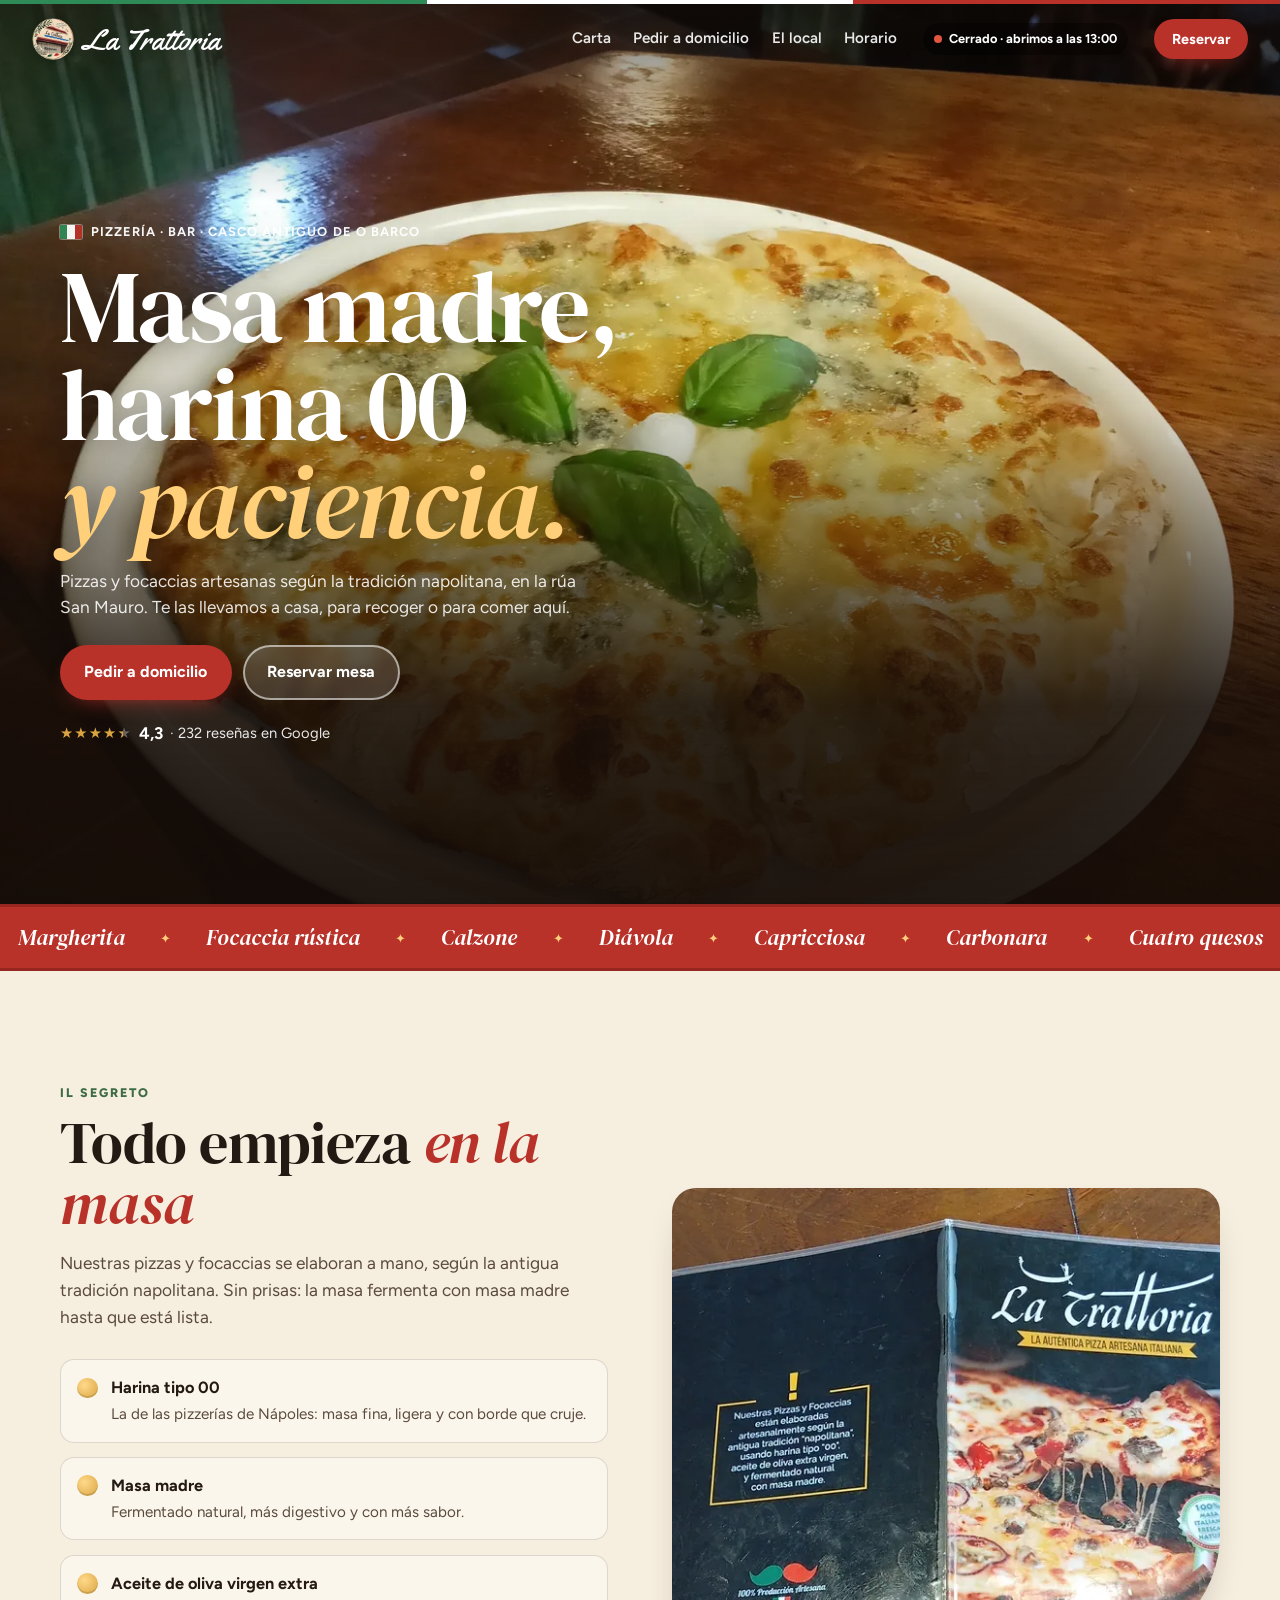
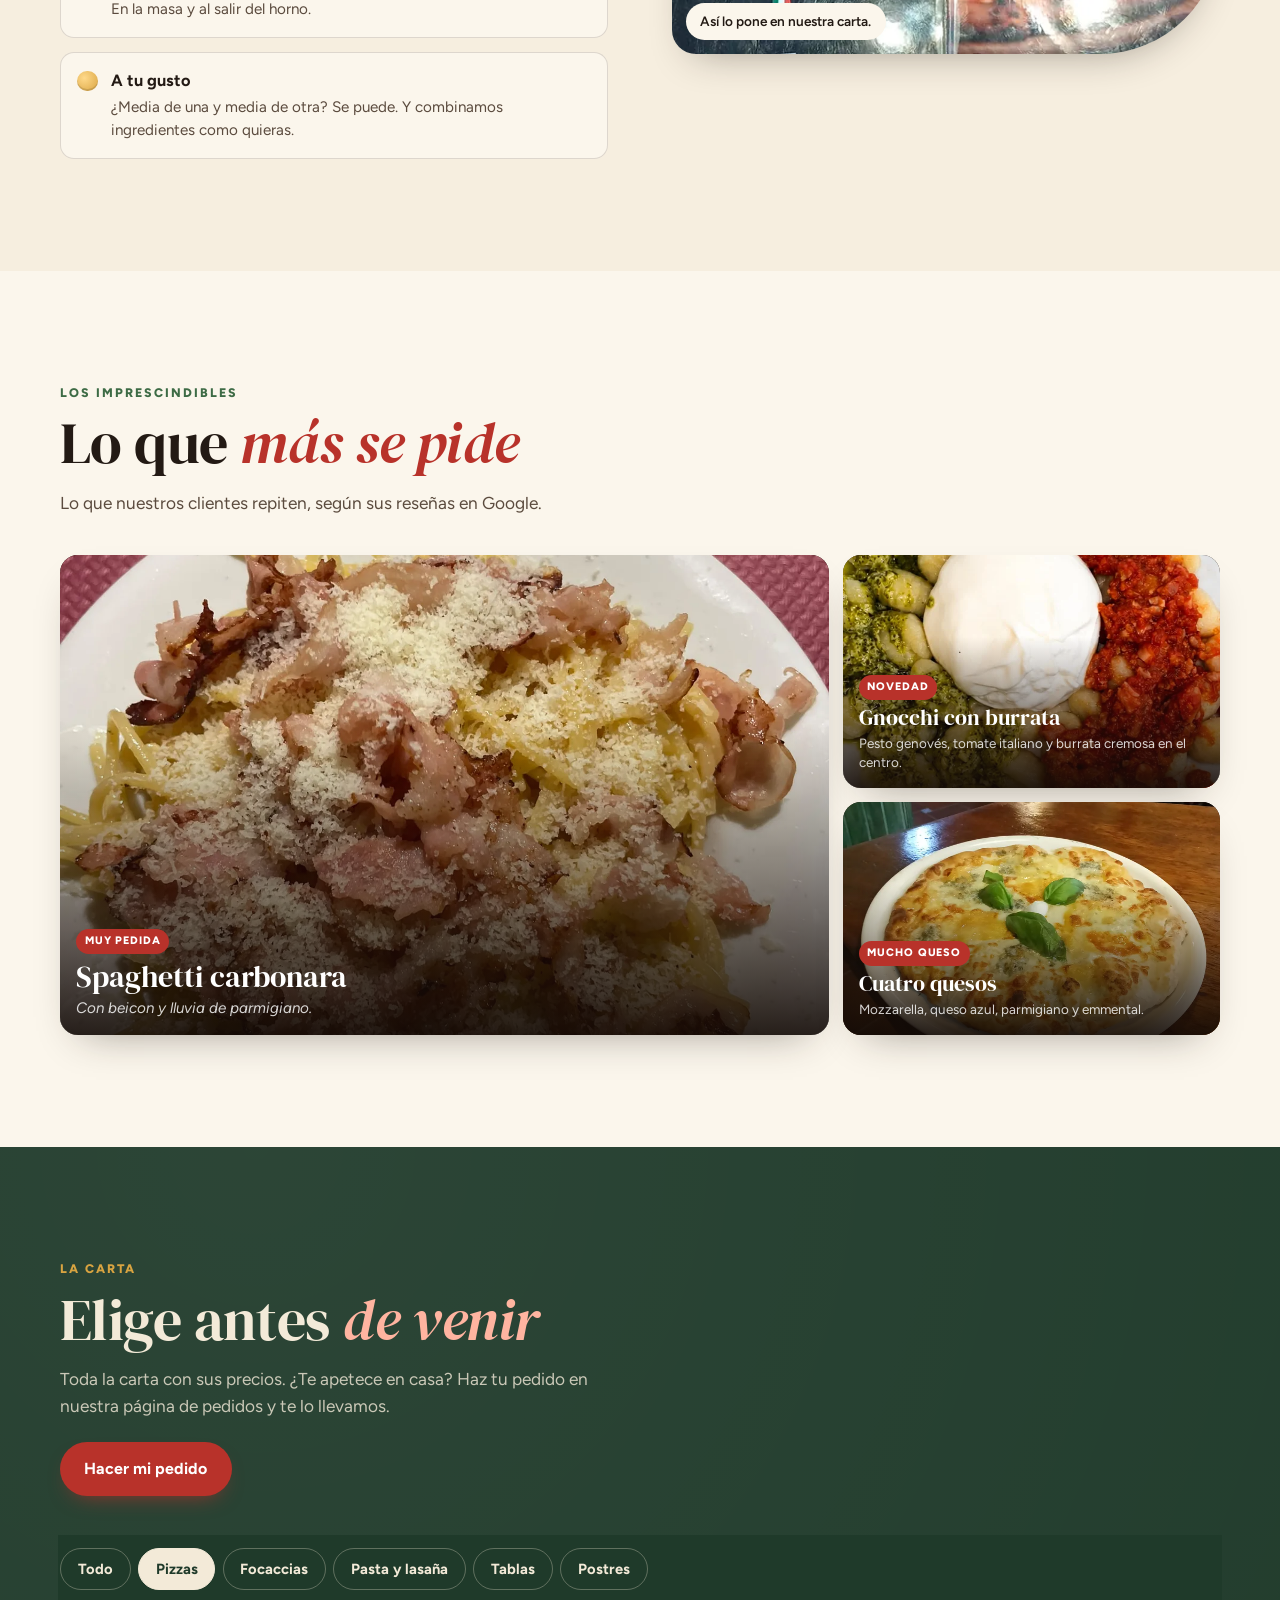
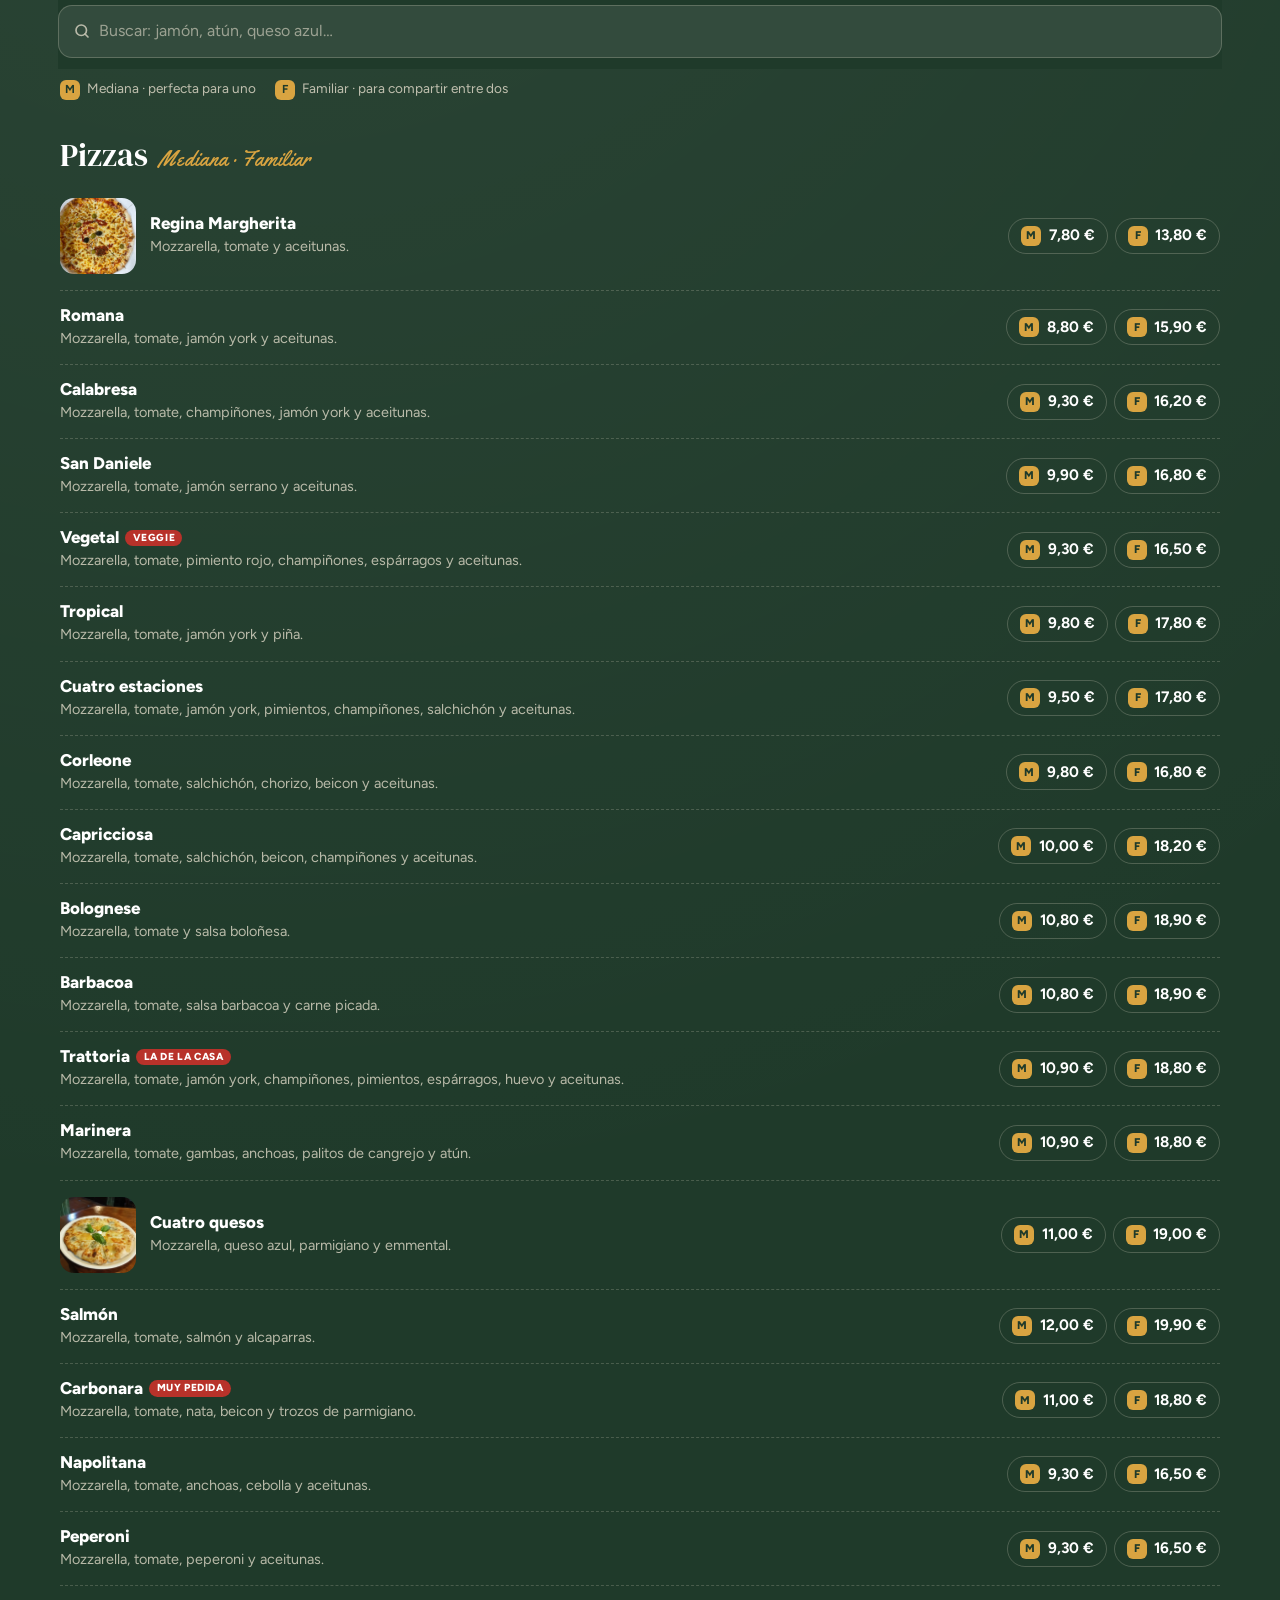
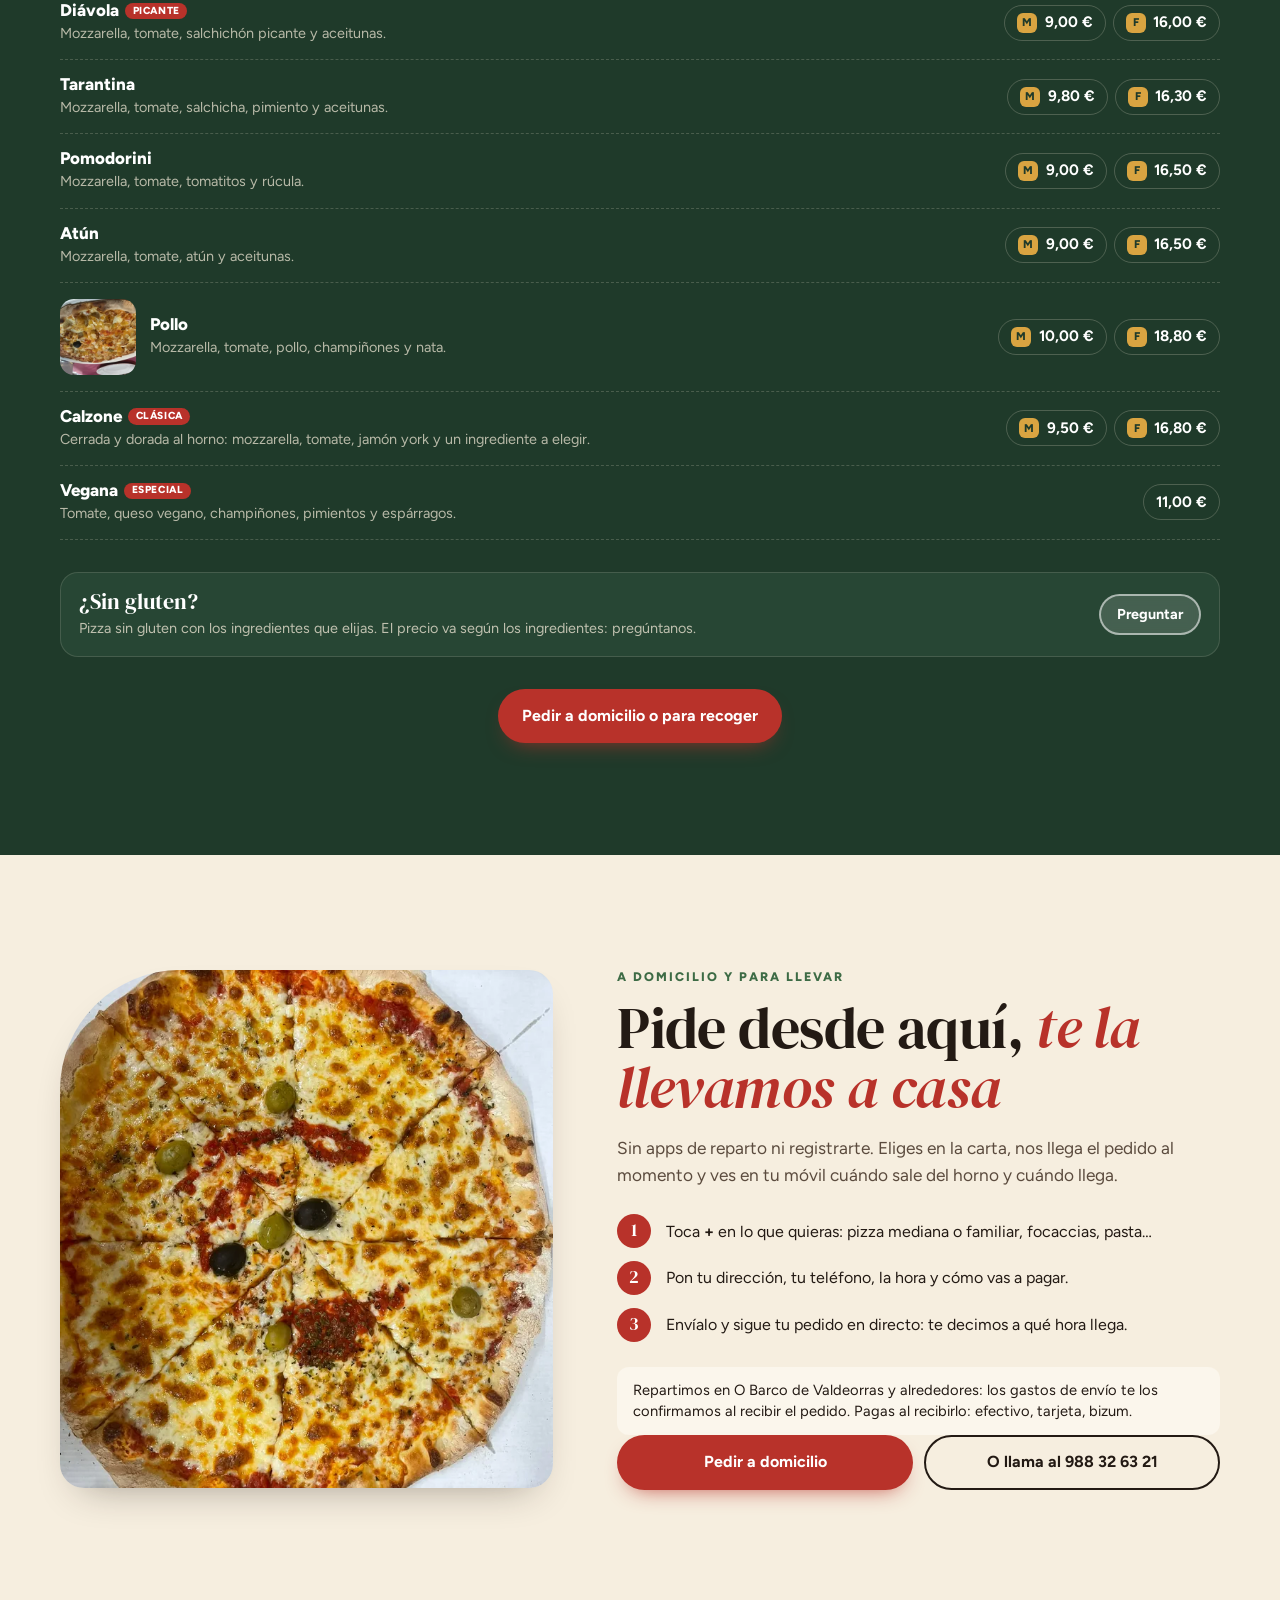
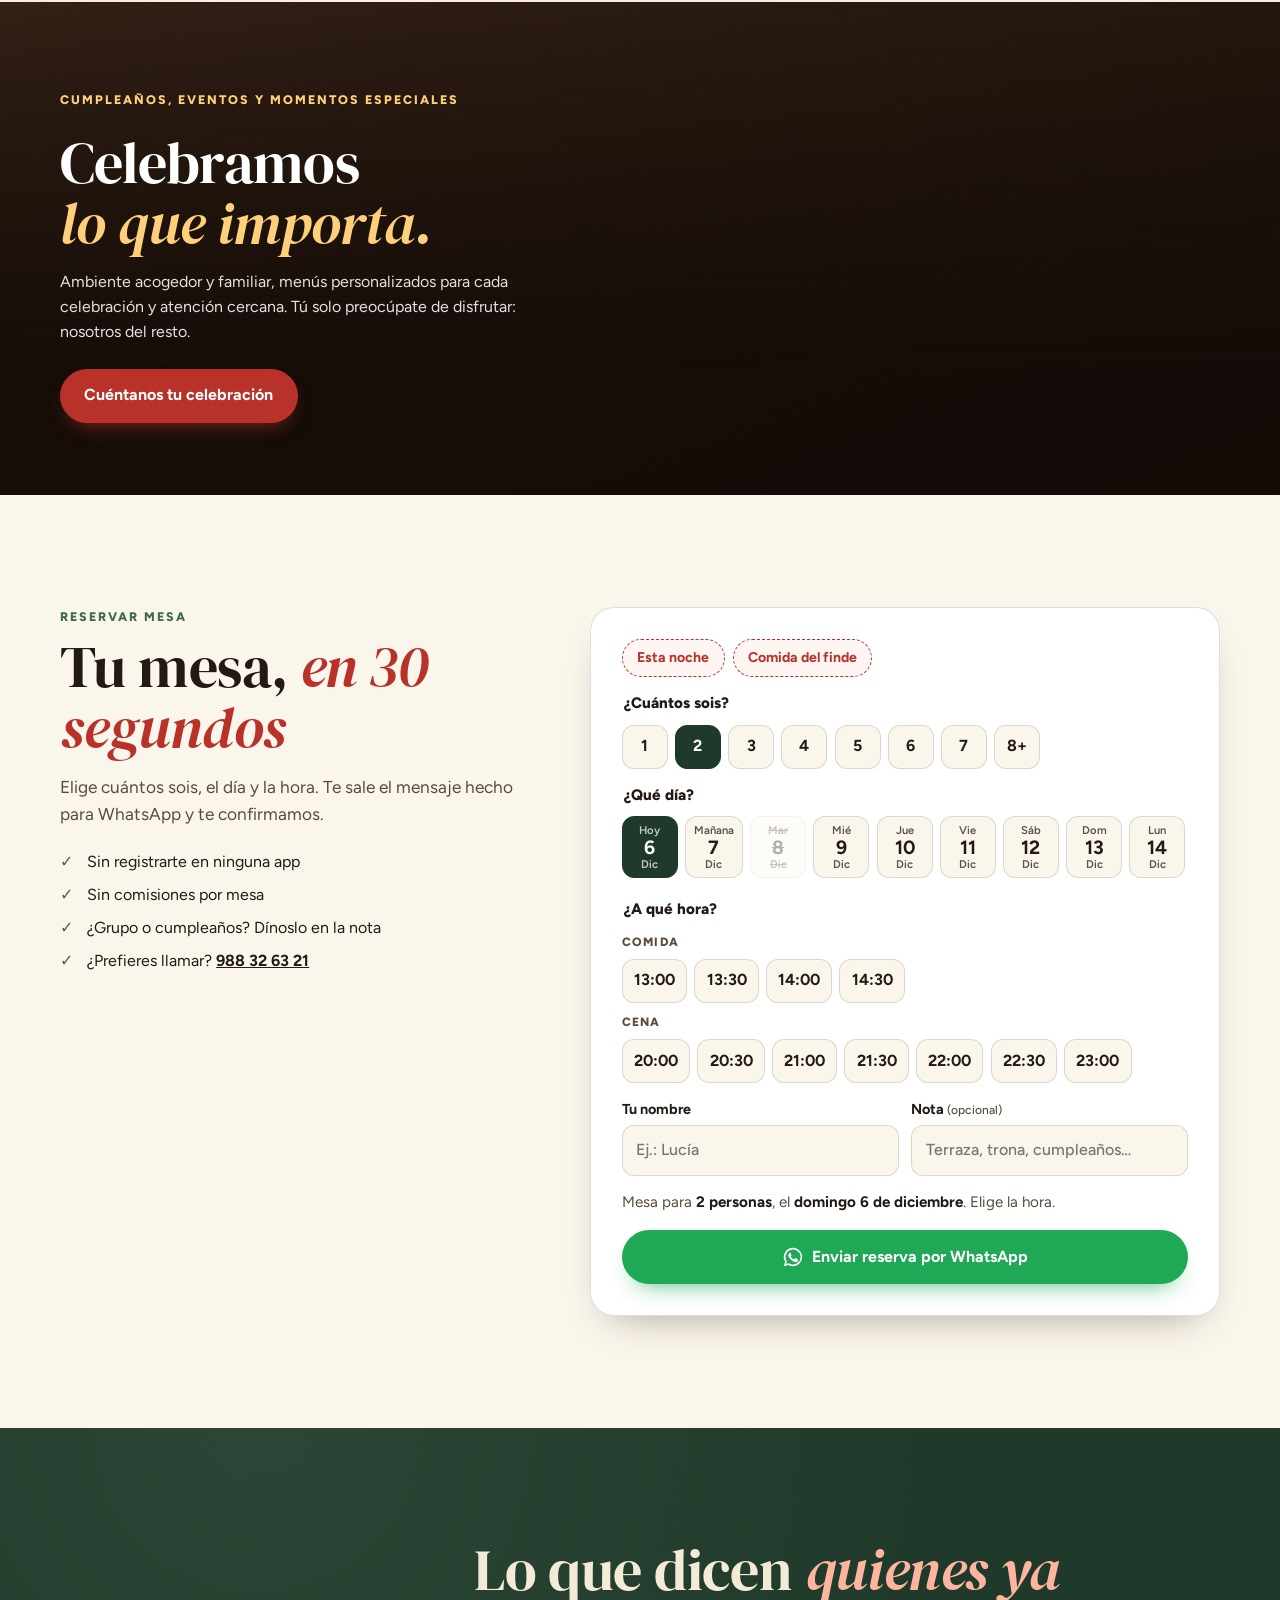
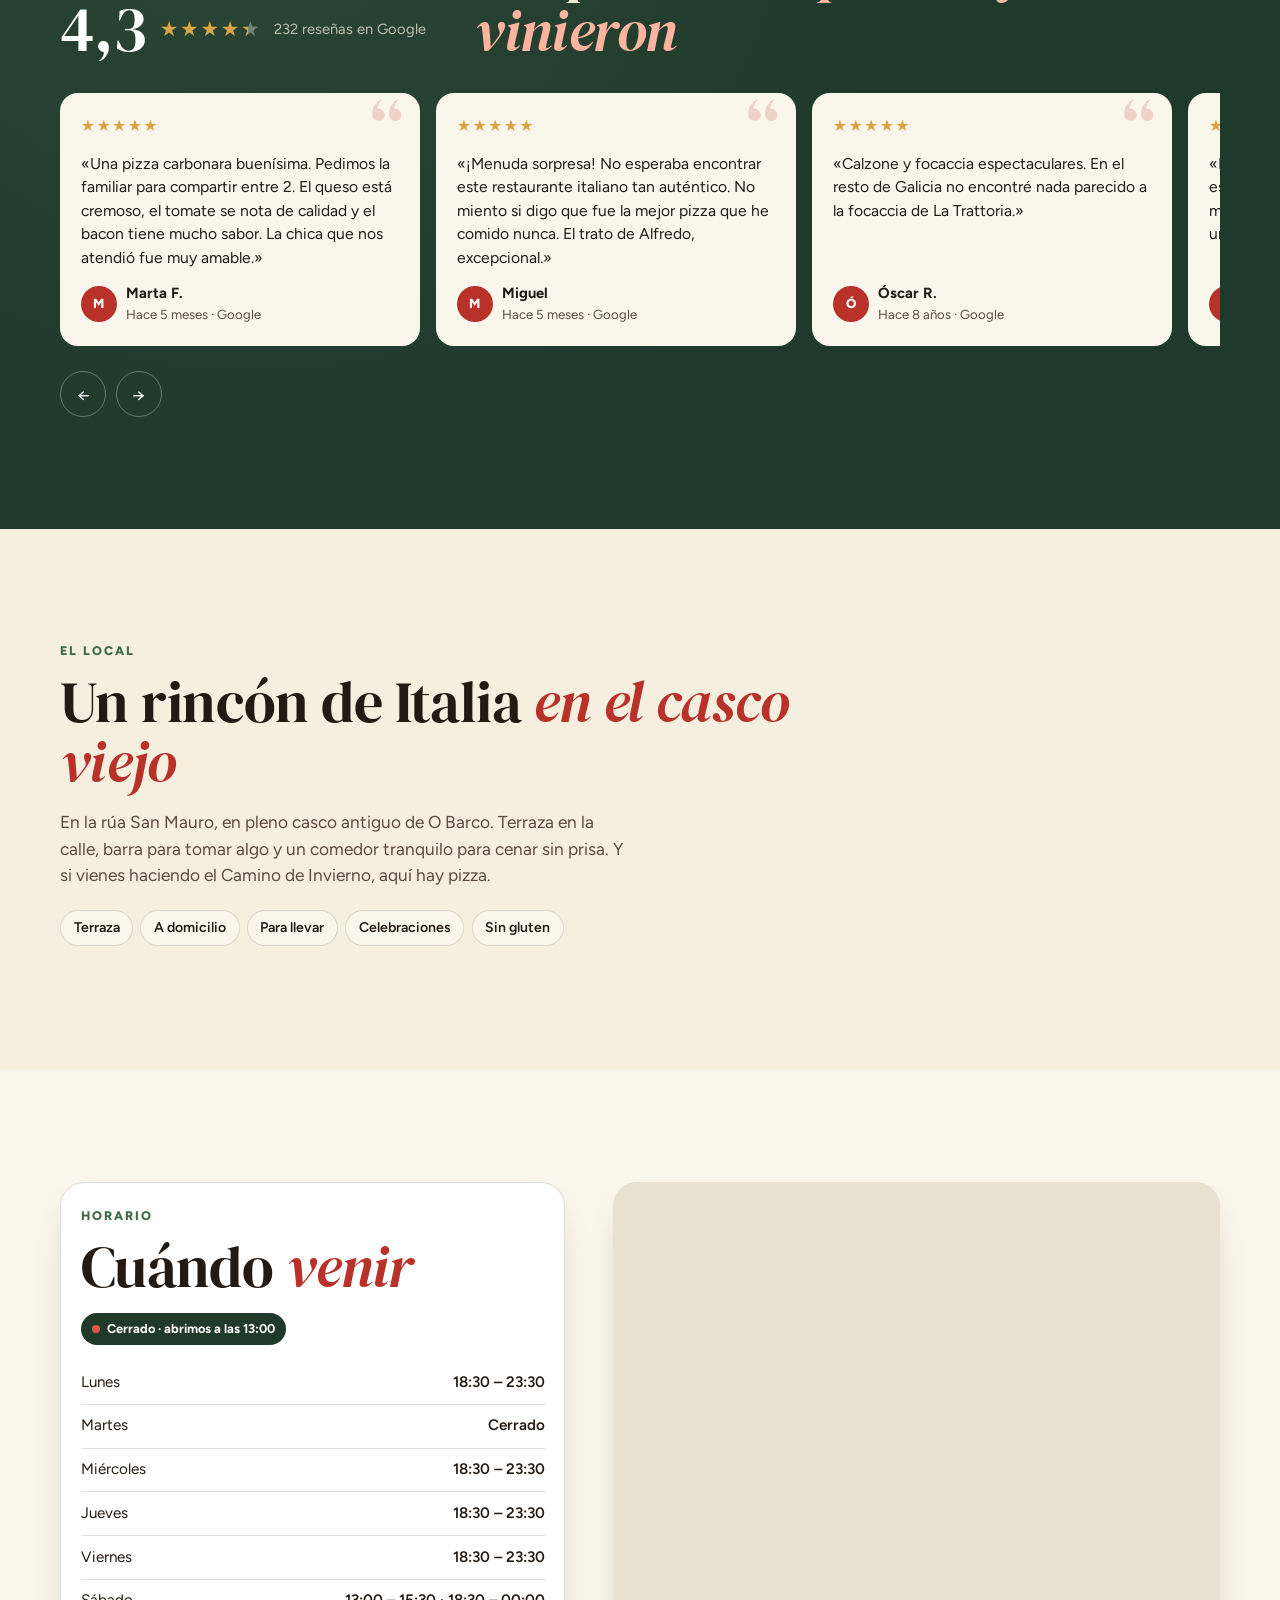
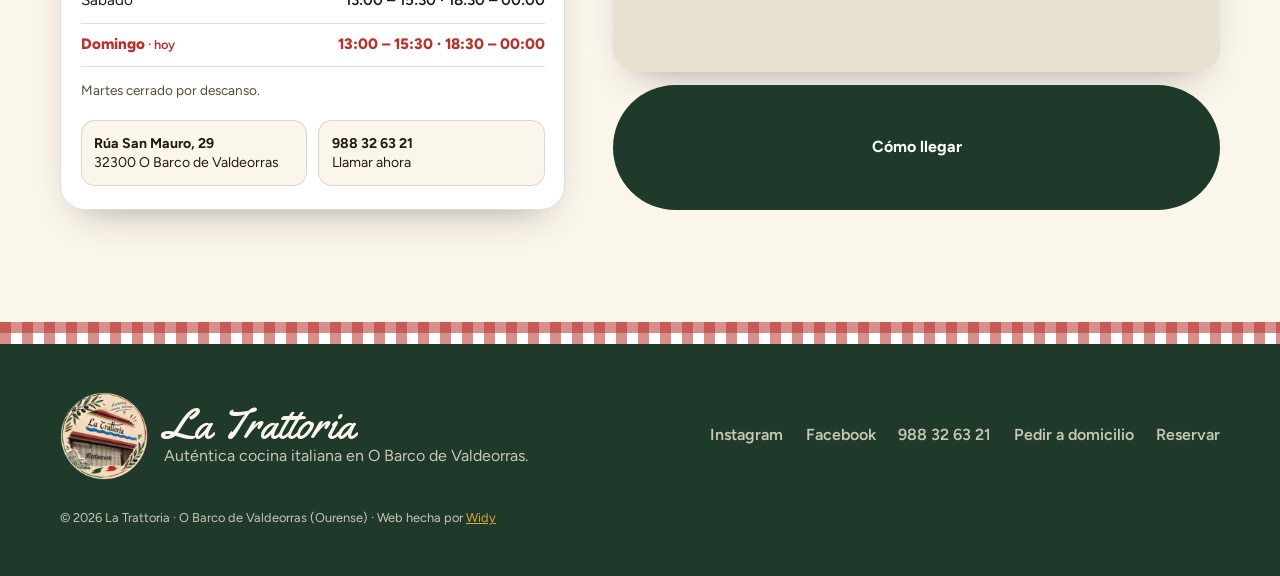
==== commit 1a4d7321: "Pedidos online con seguimiento en directo + panel de pedidos para el restaurante" ====
--- a/index.html
+++ b/index.html
@@ -4,10 +4,10 @@
 <meta charset="utf-8">
 <meta name="viewport" content="width=device-width, initial-scale=1, viewport-fit=cover">
 <title>La Trattoria · Pizzería artesana en O Barco de Valdeorras</title>
-<meta name="description" content="Pizzas y focaccias artesanas con masa madre en la rúa San Mauro, O Barco de Valdeorras. Pide a domicilio o para llevar desde la carta, o reserva mesa por WhatsApp.">
+<meta name="description" content="Pizzas y focaccias artesanas con masa madre en la rúa San Mauro, O Barco de Valdeorras. Pide a domicilio o para llevar desde la carta y sigue tu pedido en directo, o reserva mesa por WhatsApp.">
 <meta name="theme-color" content="#1f3a2a">
 <meta property="og:title" content="La Trattoria · Pizza artesana en O Barco">
-<meta property="og:description" content="Masa madre, harina 00 y aceite de oliva virgen extra. Carta, pedidos y reservas por WhatsApp.">
+<meta property="og:description" content="Masa madre, harina 00 y aceite de oliva virgen extra. Carta, pedidos a domicilio y reservas.">
 <meta property="og:image" content="img/cuatro-quesos.webp">
 <link rel="icon" href="img/logo.png">
 <link rel="preconnect" href="https://fonts.googleapis.com">
@@ -173,11 +173,11 @@
     <div class="pedir-txt">
       <p class="kicker">A domicilio y para llevar</p>
       <h2>Pide desde aquí, <em>te la llevamos a casa</em></h2>
-      <p class="lead">Sin apps de reparto ni registrarte. Eliges en la carta, nos llega el pedido escrito por WhatsApp con tu dirección y te confirmamos la hora de entrega.</p>
+      <p class="lead">Sin apps de reparto ni registrarte. Eliges en la carta, nos llega el pedido al momento y ves en tu móvil cuándo sale del horno y cuándo llega.</p>
       <ol class="pasos">
         <li><b>1</b><span>Toca <b>+</b> en lo que quieras: pizza mediana o familiar, focaccias, pasta…</span></li>
         <li><b>2</b><span>Pon tu dirección, tu teléfono, la hora y cómo vas a pagar.</span></li>
-        <li><b>3</b><span>Envíalo por WhatsApp y te confirmamos el pedido y la hora de entrega.</span></li>
+        <li><b>3</b><span>Envíalo y sigue tu pedido en directo: te decimos a qué hora llega.</span></li>
       </ol>
       <p class="pedir-zona" data-zona></p>
       <div class="pedir-cta">
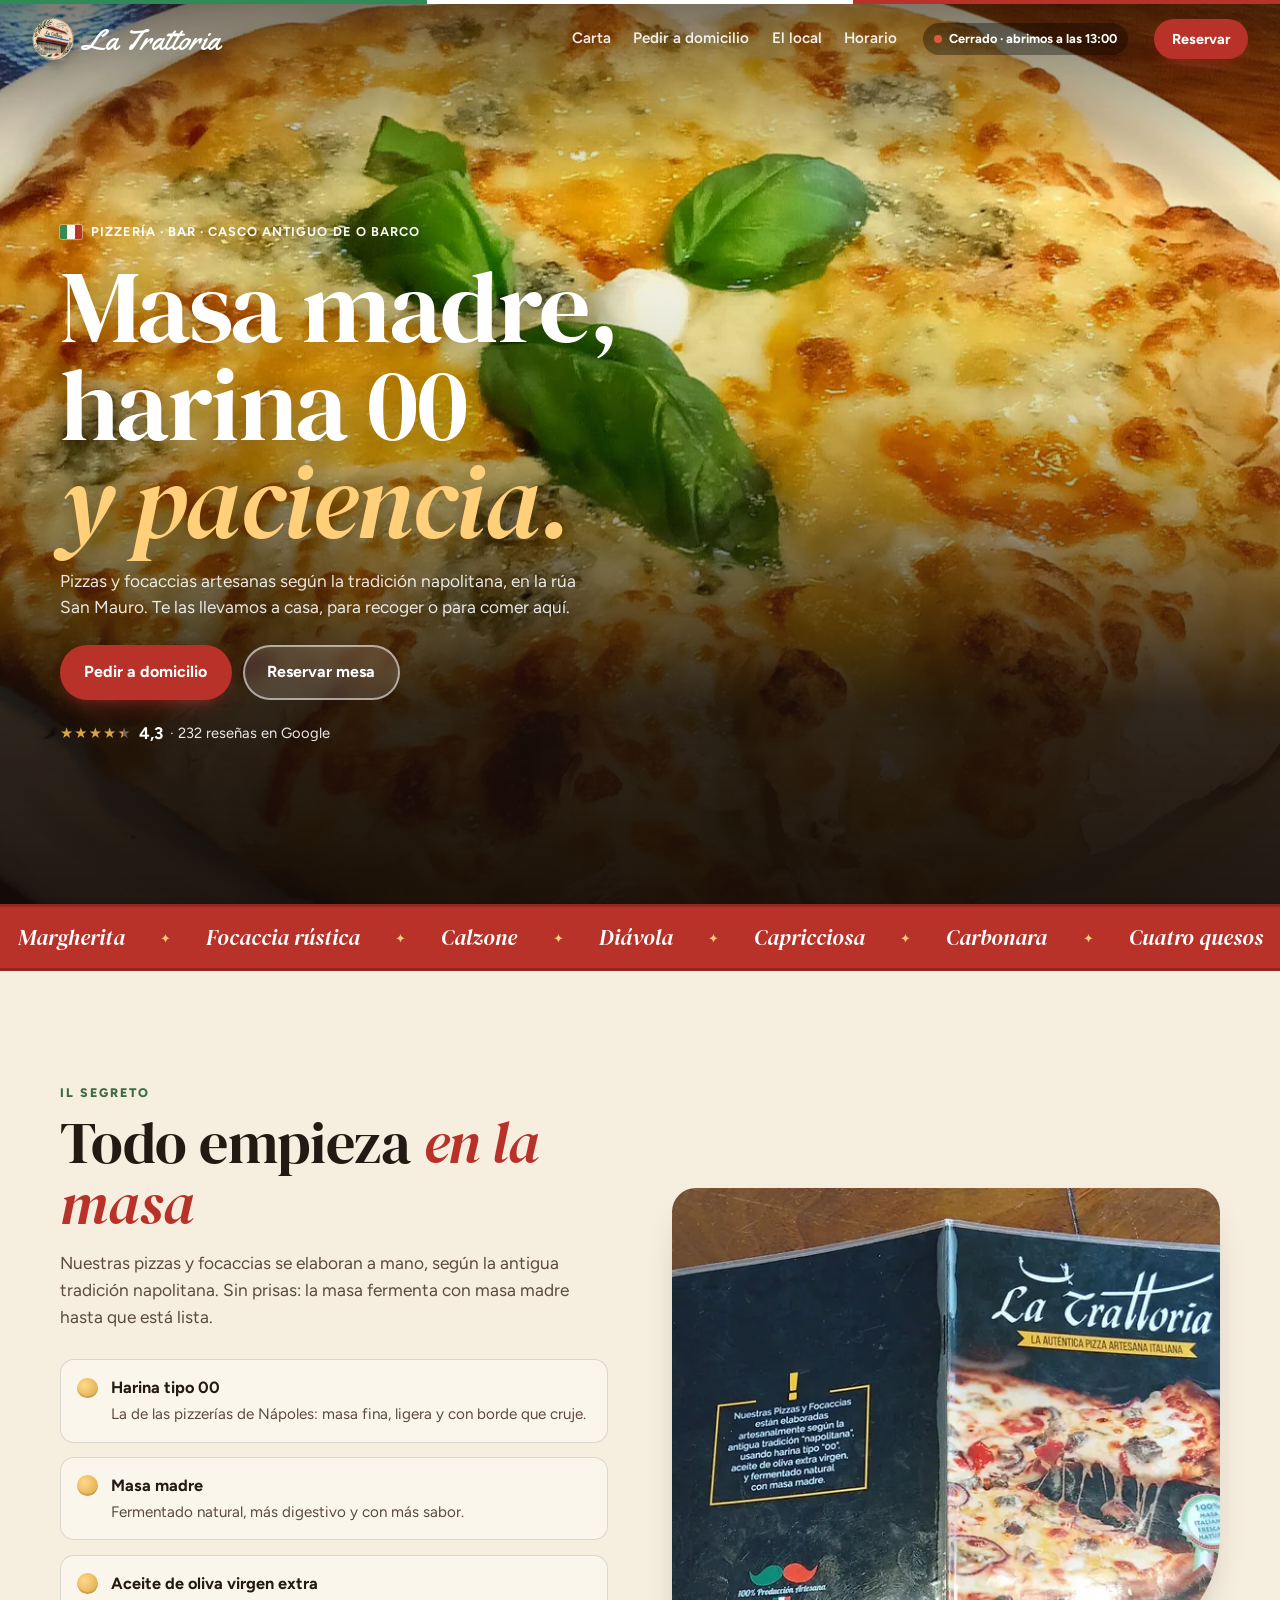
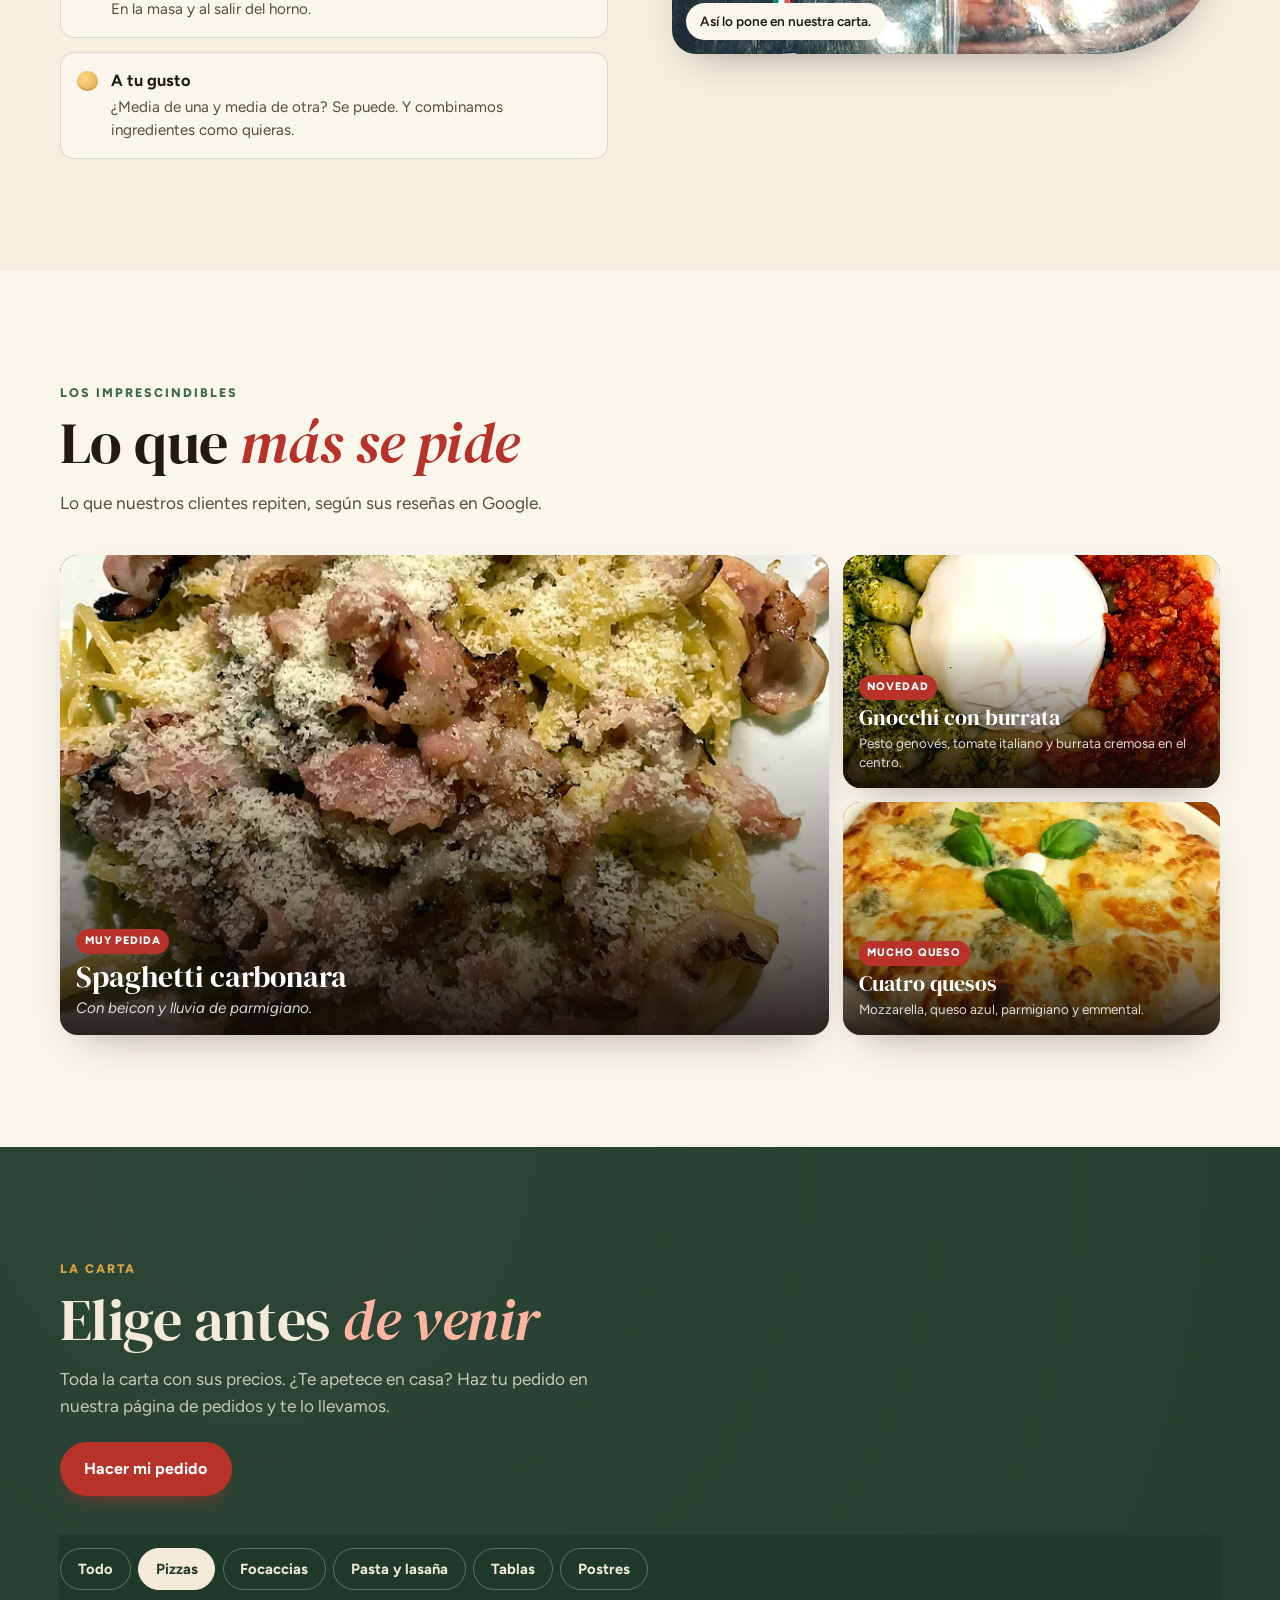
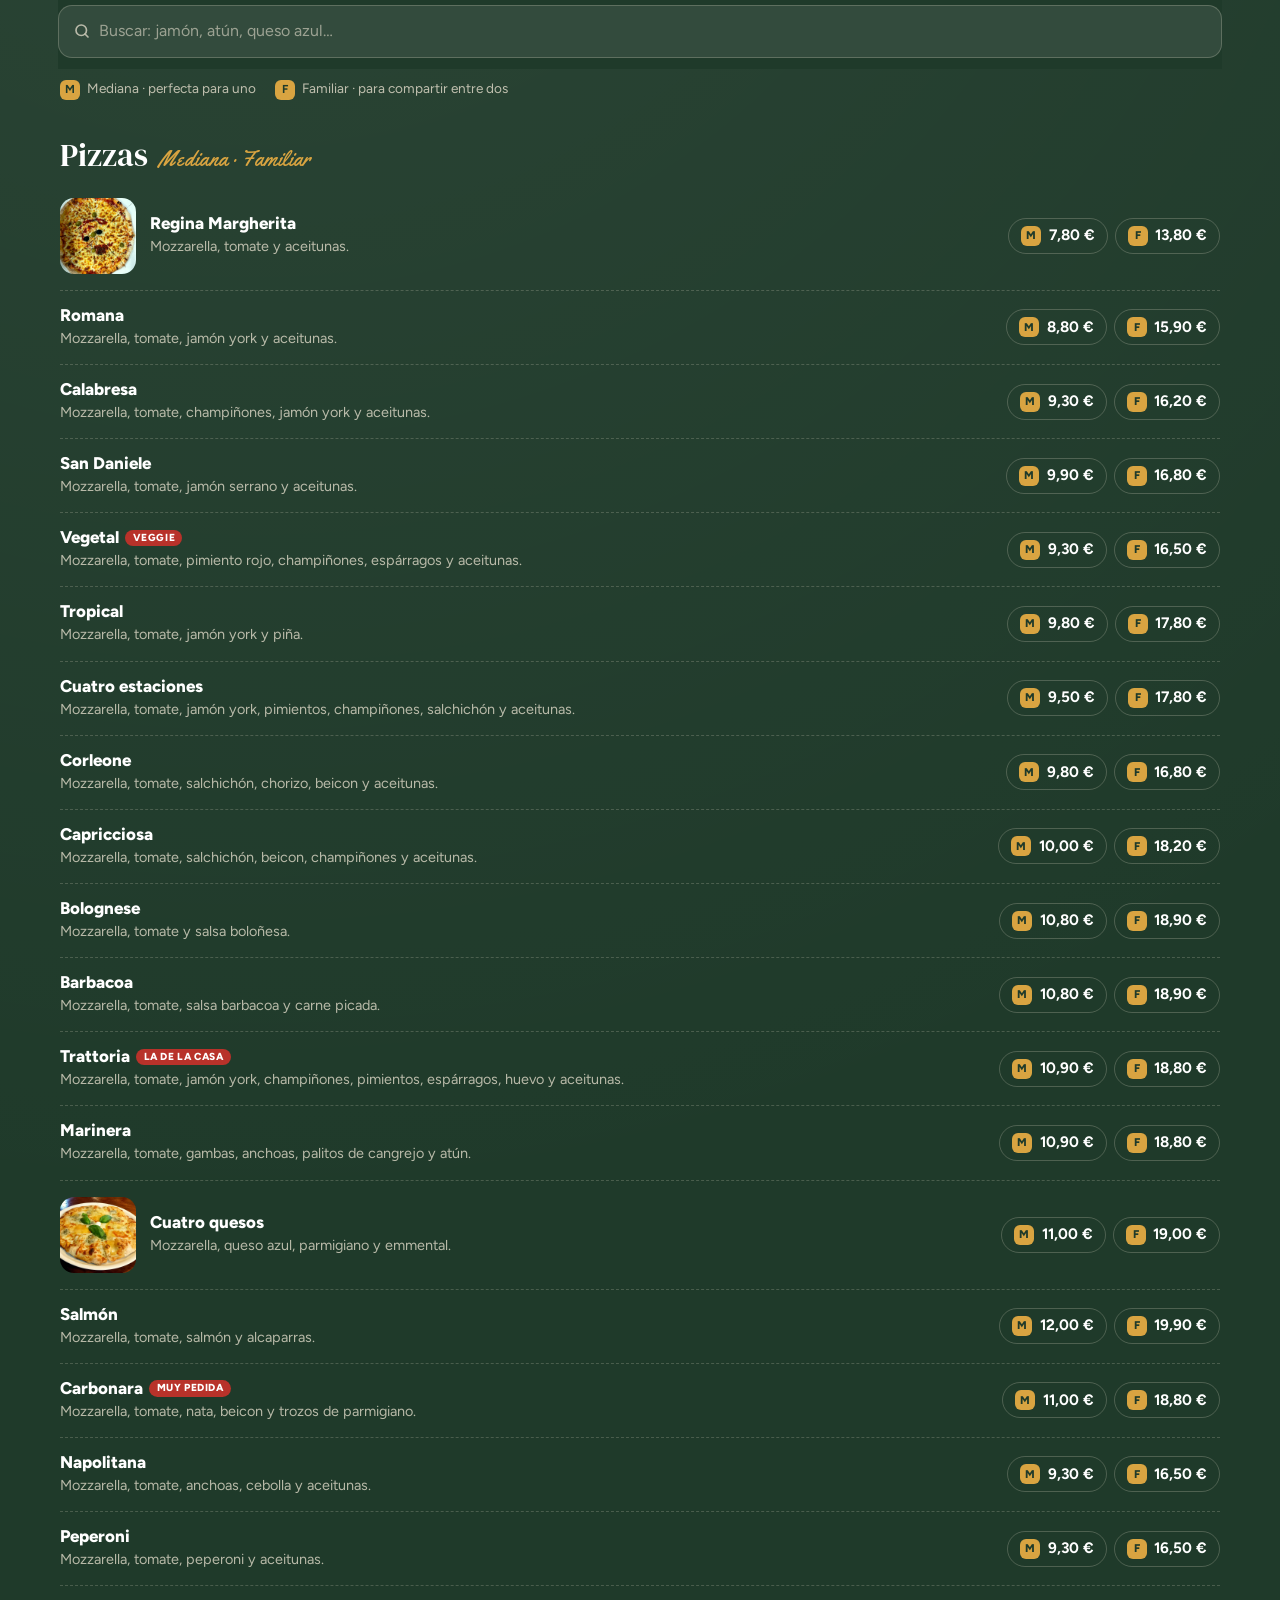
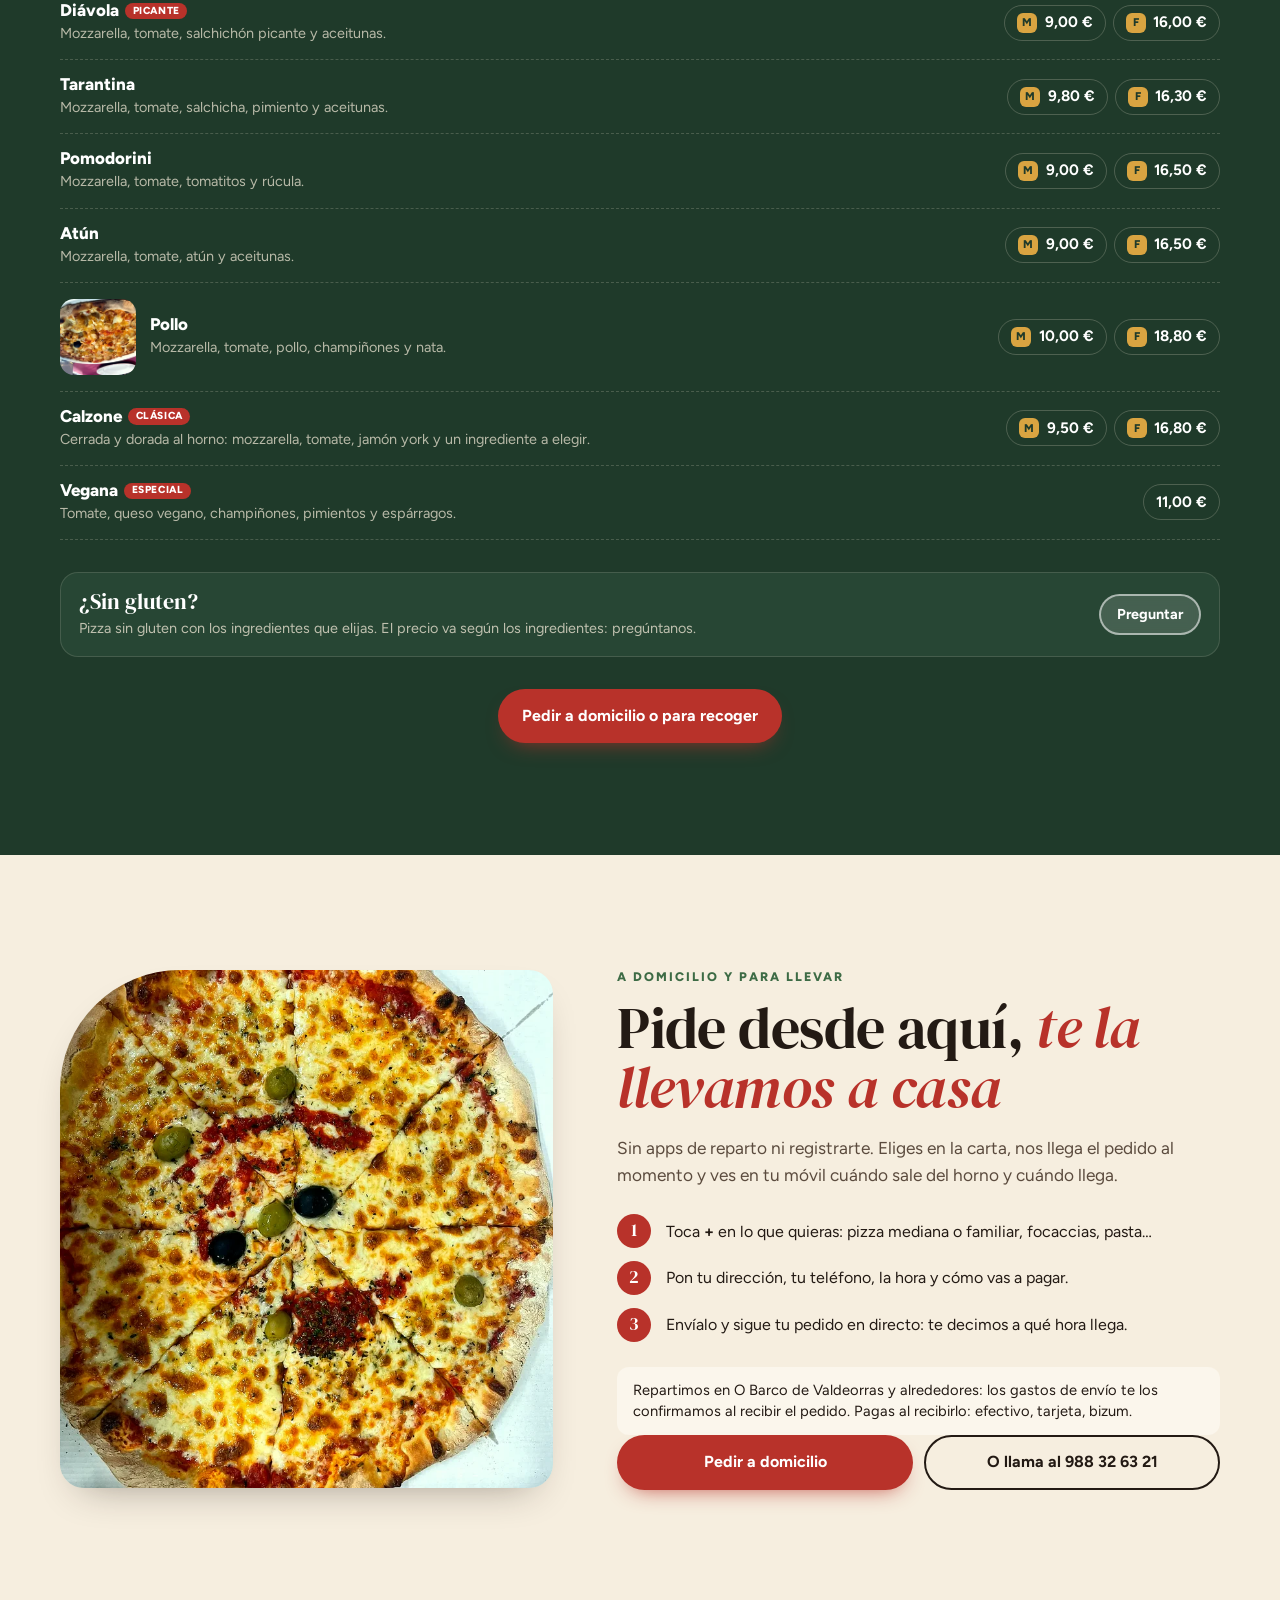
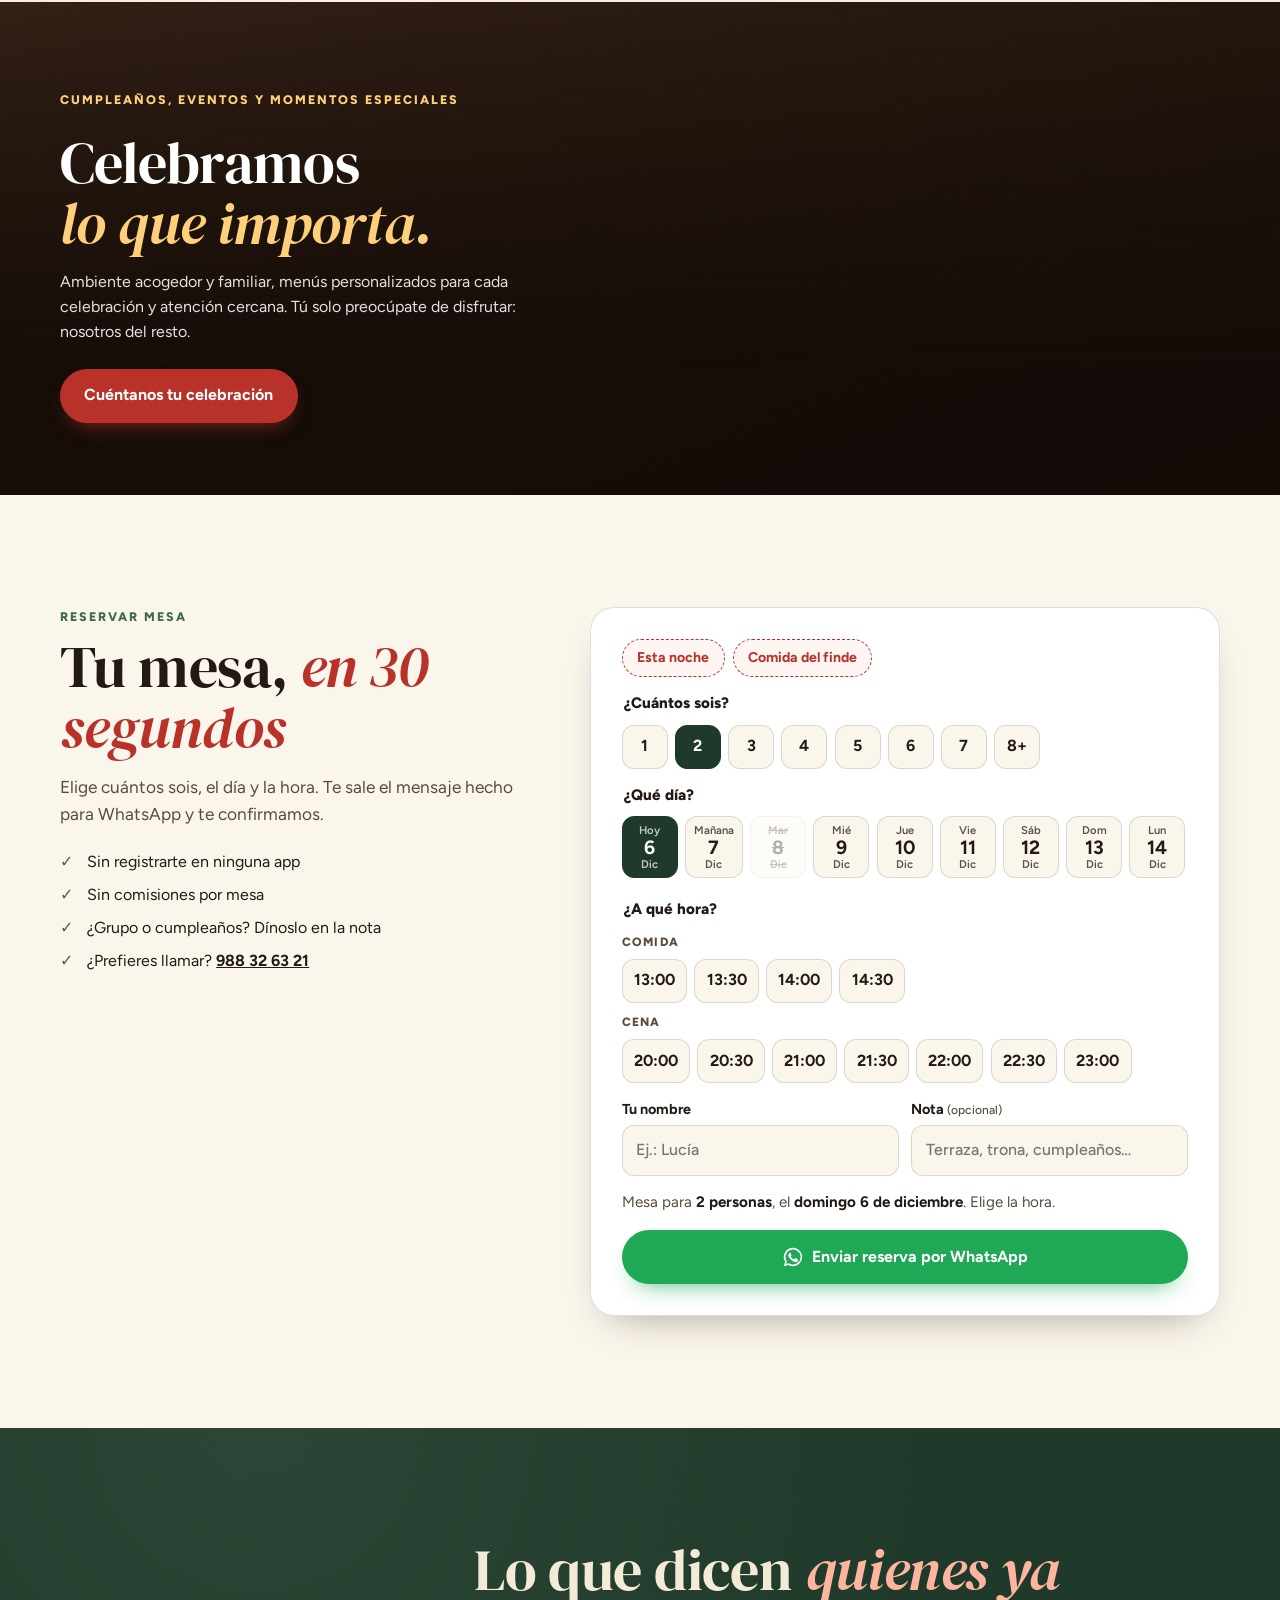
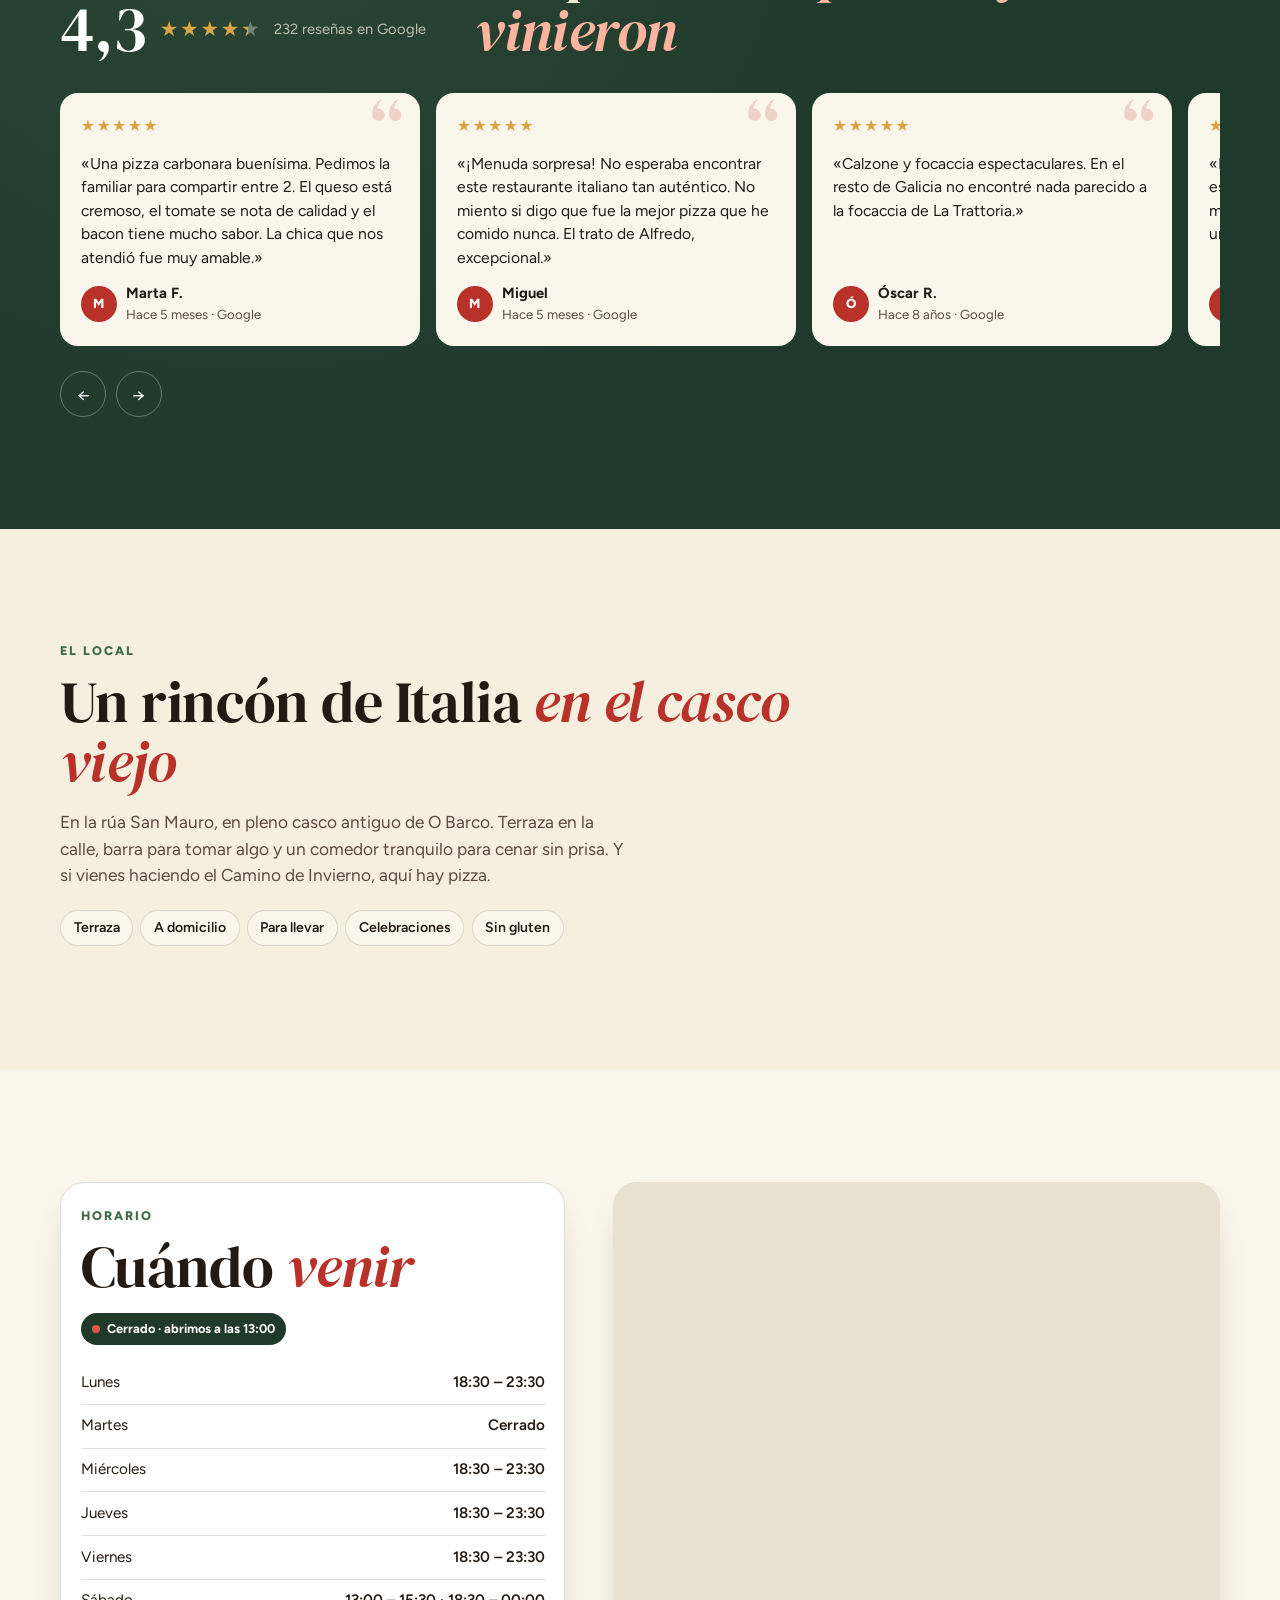
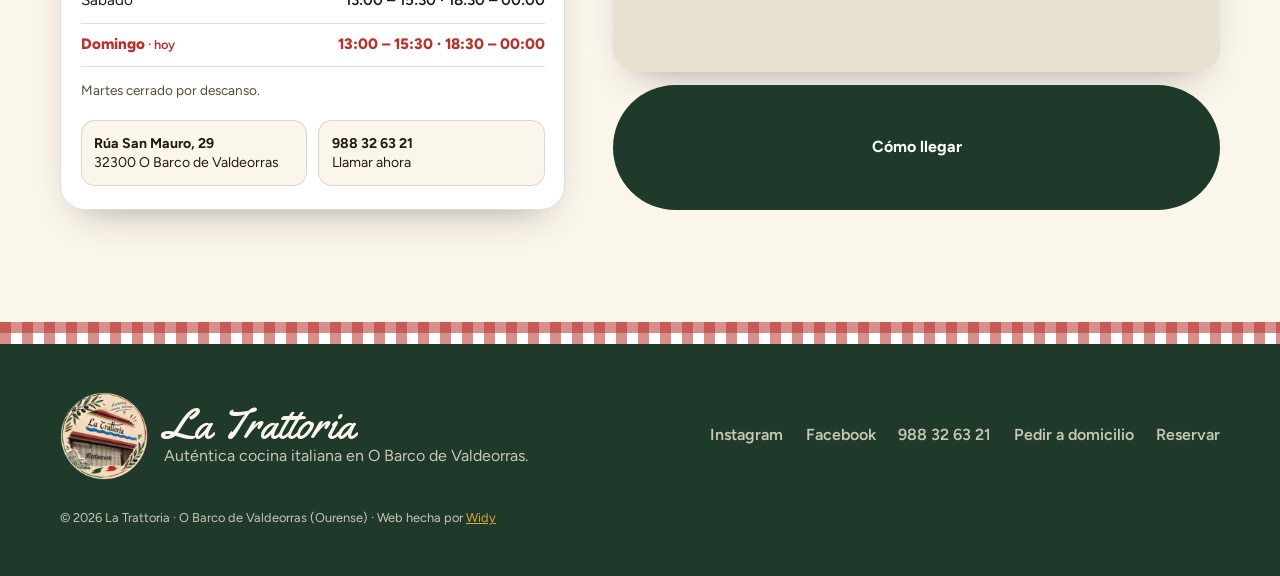
==== commit 18467f83: "Pedidos: diseño pensado para móvil y fotos recortadas y retocadas" ====
--- a/index.html
+++ b/index.html
@@ -98,7 +98,7 @@
     </div>
     <div class="bento bento-3">
       <article class="plato plato-xl reveal">
-        <img src="img/spaghetti-carbonara.webp" srcset="img/spaghetti-carbonara-sm.webp 720w, img/spaghetti-carbonara.webp 1440w" sizes="(max-width: 800px) 100vw, 60vw" alt="Spaghetti carbonara con beicon y parmigiano" loading="lazy">
+        <img src="img/spaghetti-carbonara.webp" srcset="img/spaghetti-carbonara-sm.webp 800w, img/spaghetti-carbonara.webp 1200w" sizes="(max-width: 800px) 100vw, 60vw" alt="Spaghetti carbonara con beicon y parmigiano" loading="lazy">
         <div class="plato-txt">
           <span class="tag">Muy pedida</span>
           <h3>Spaghetti carbonara</h3>
@@ -168,7 +168,7 @@
 <section class="sec sec-papel" id="pedir">
   <div class="wrap pedir">
     <figure class="pedir-foto reveal">
-      <img src="img/margherita-caja.webp" srcset="img/margherita-caja-sm.webp 720w, img/margherita-caja.webp 1440w" sizes="(max-width: 800px) 100vw, 45vw" alt="Pizza margherita recién hecha en su caja para llevar" loading="lazy">
+      <img src="img/margherita-caja.webp" srcset="img/margherita-caja-sm.webp 800w, img/margherita-caja.webp 1200w" sizes="(max-width: 800px) 100vw, 45vw" alt="Pizza margherita recién hecha en su caja para llevar" loading="lazy">
     </figure>
     <div class="pedir-txt">
       <p class="kicker">A domicilio y para llevar</p>
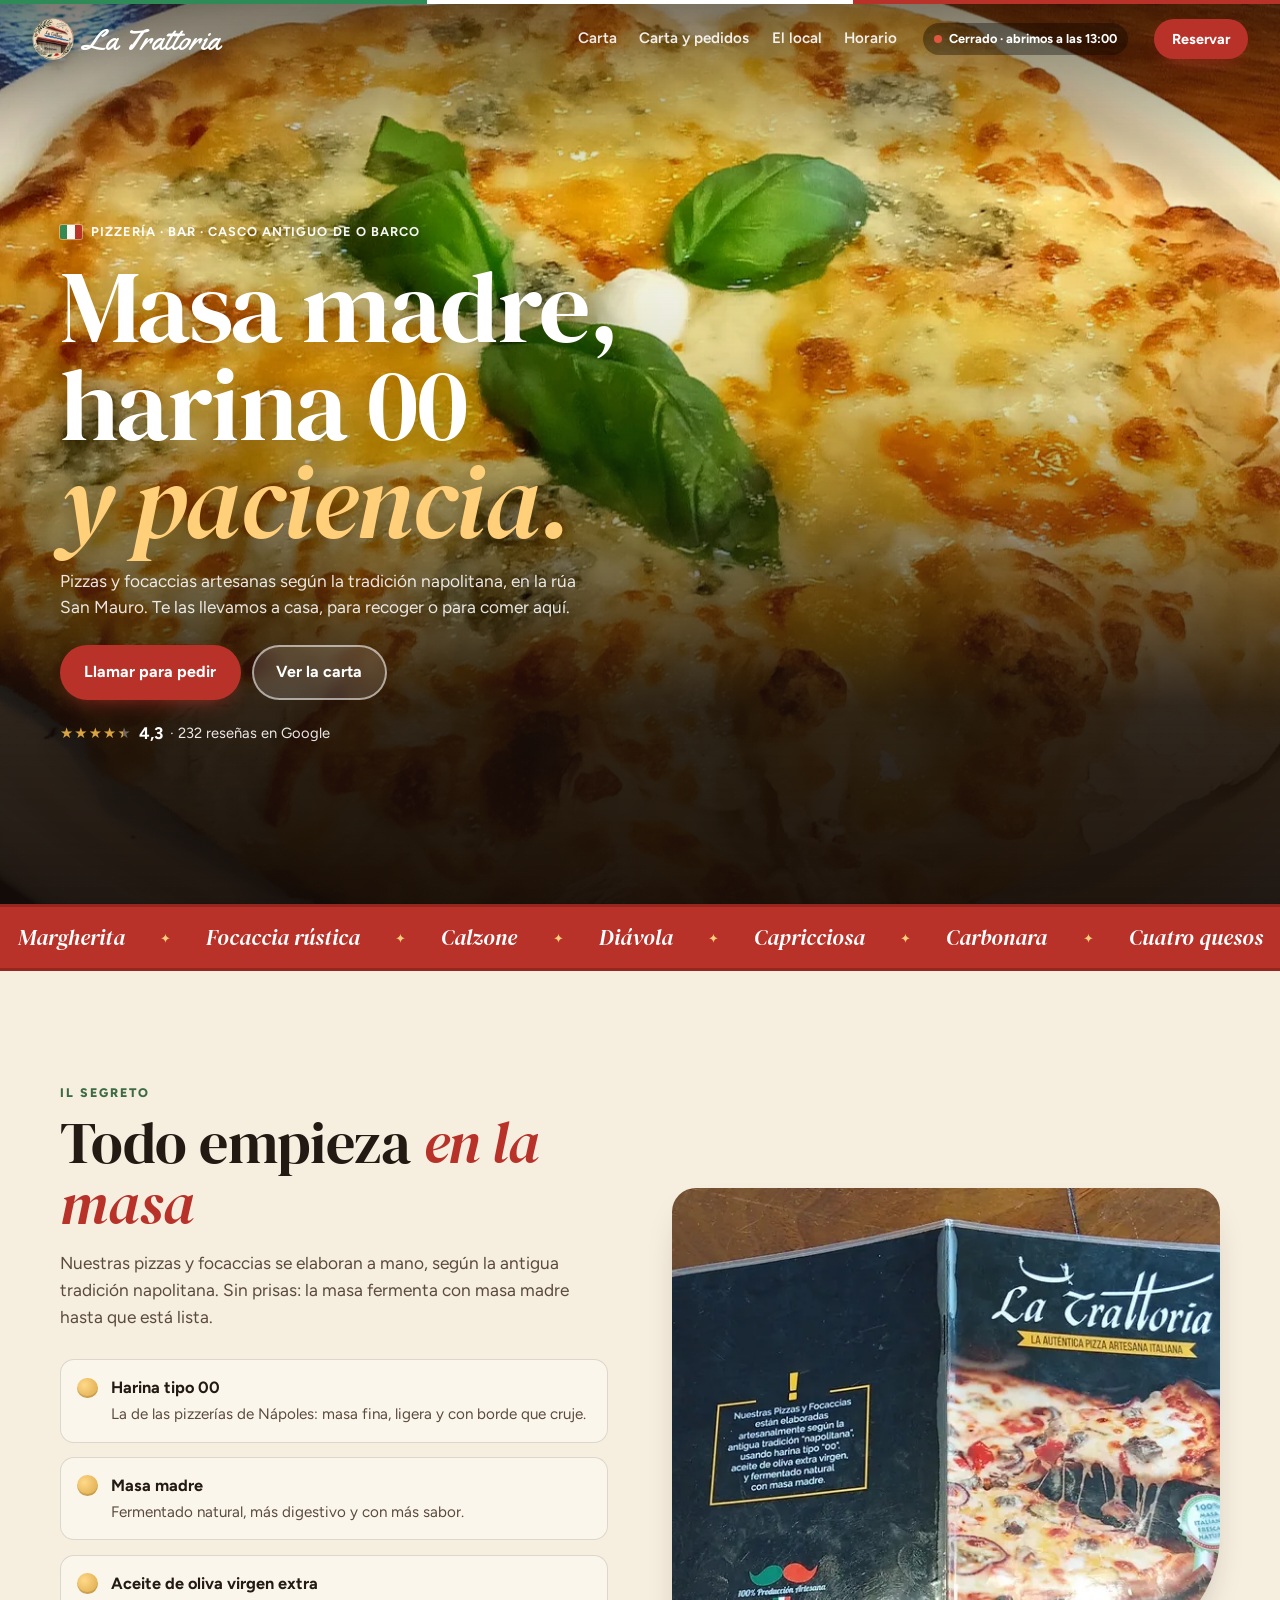
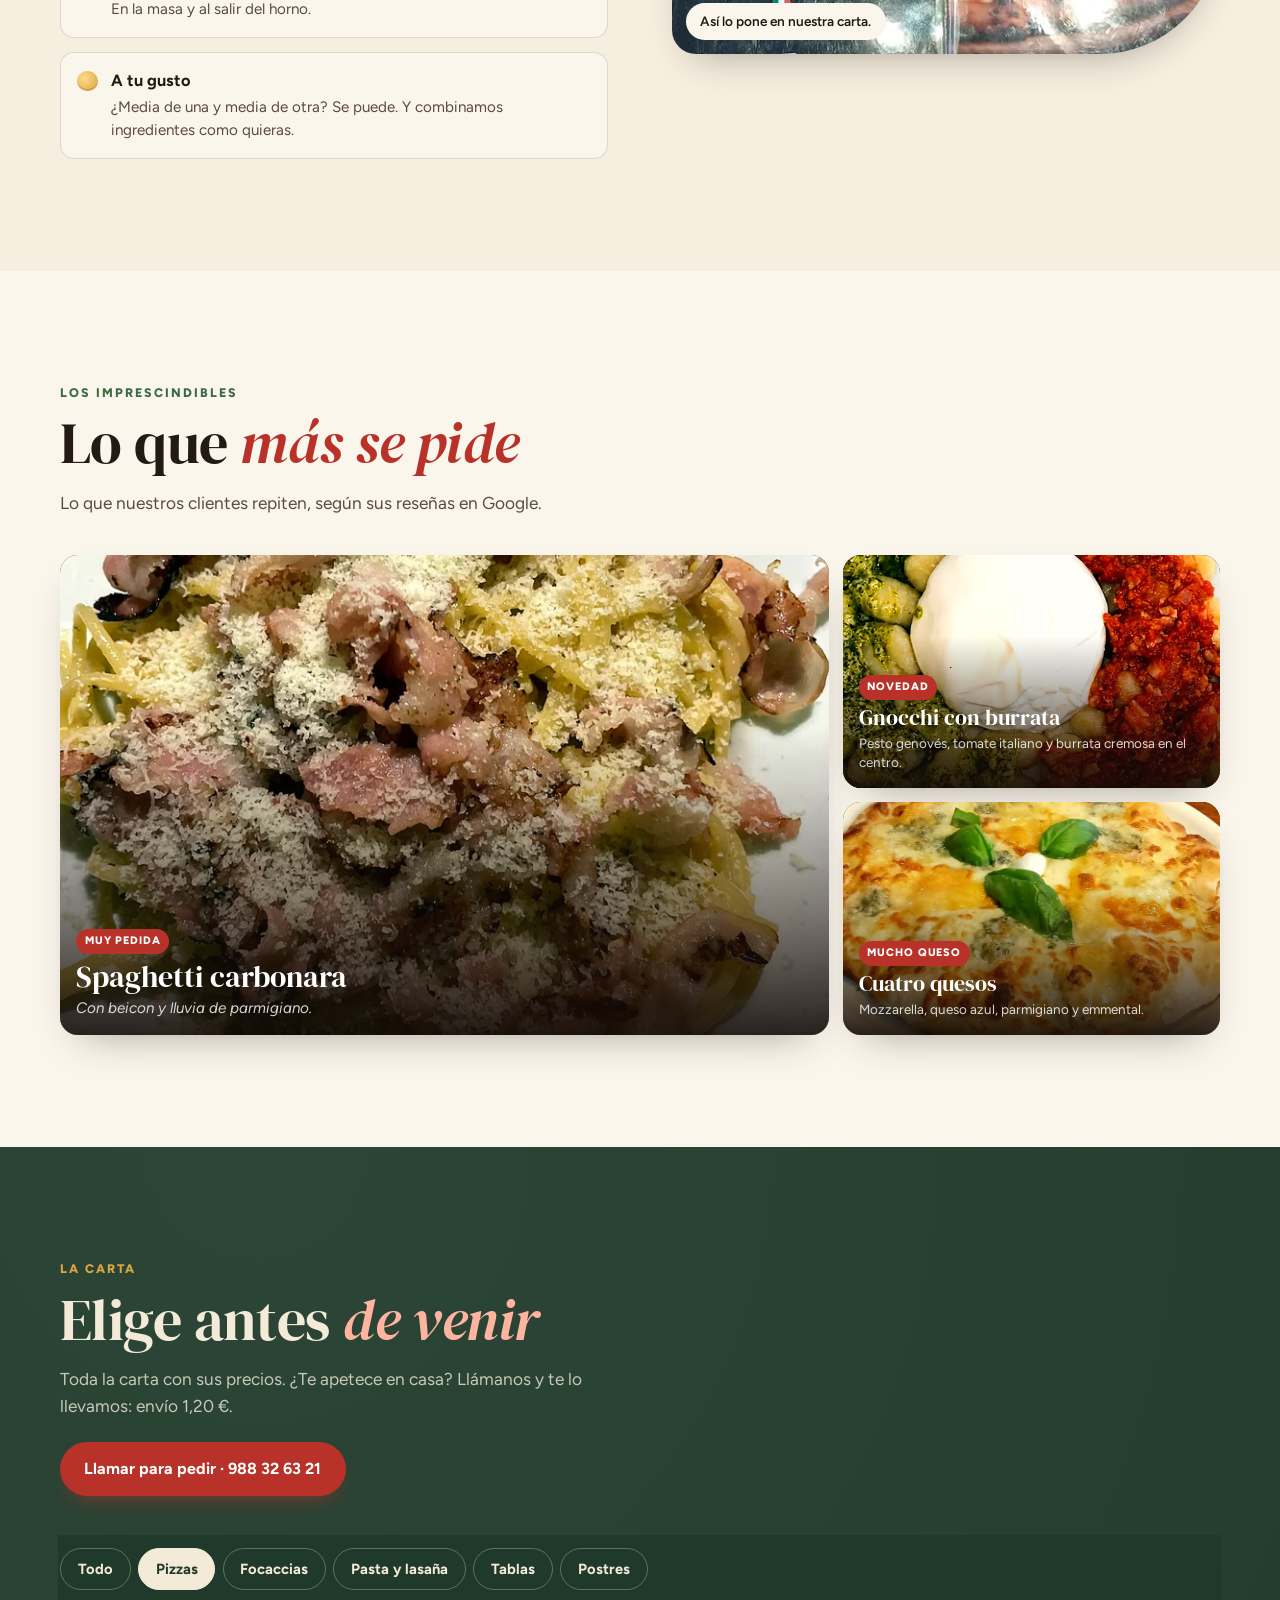
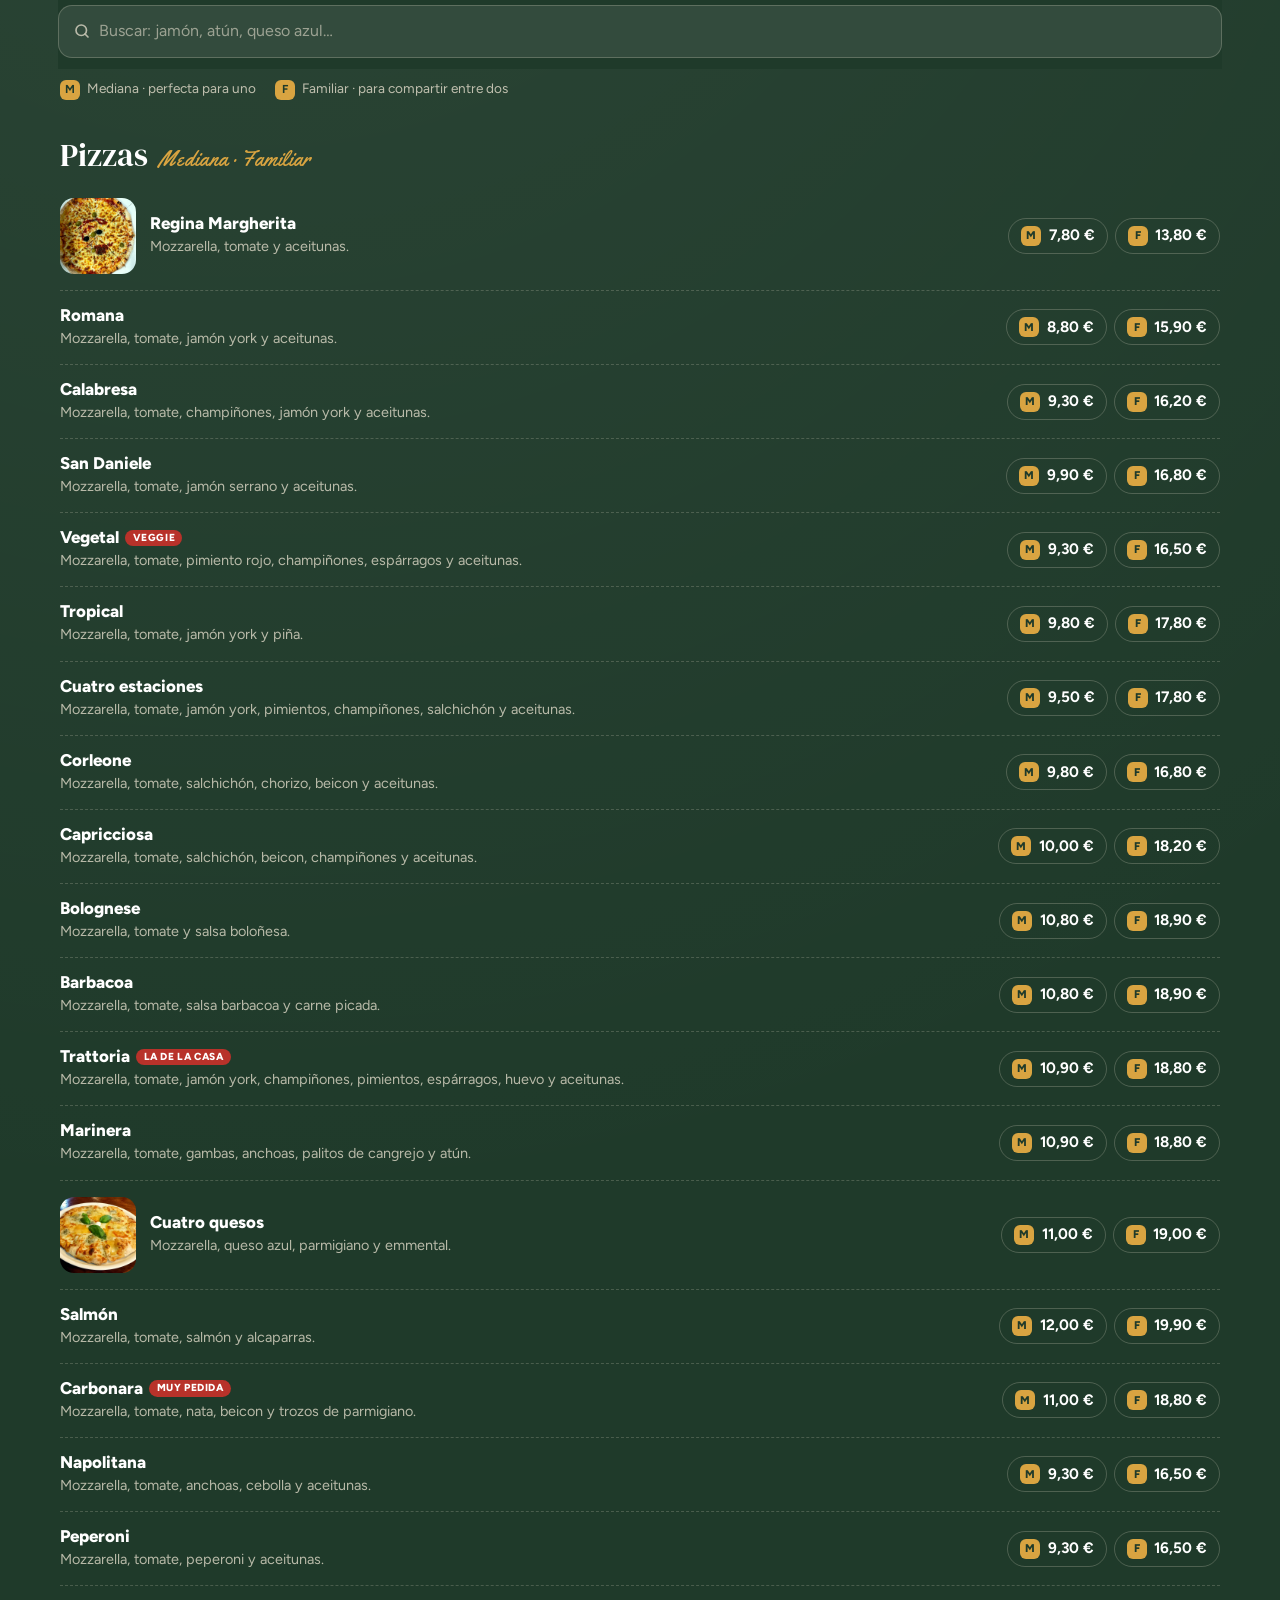
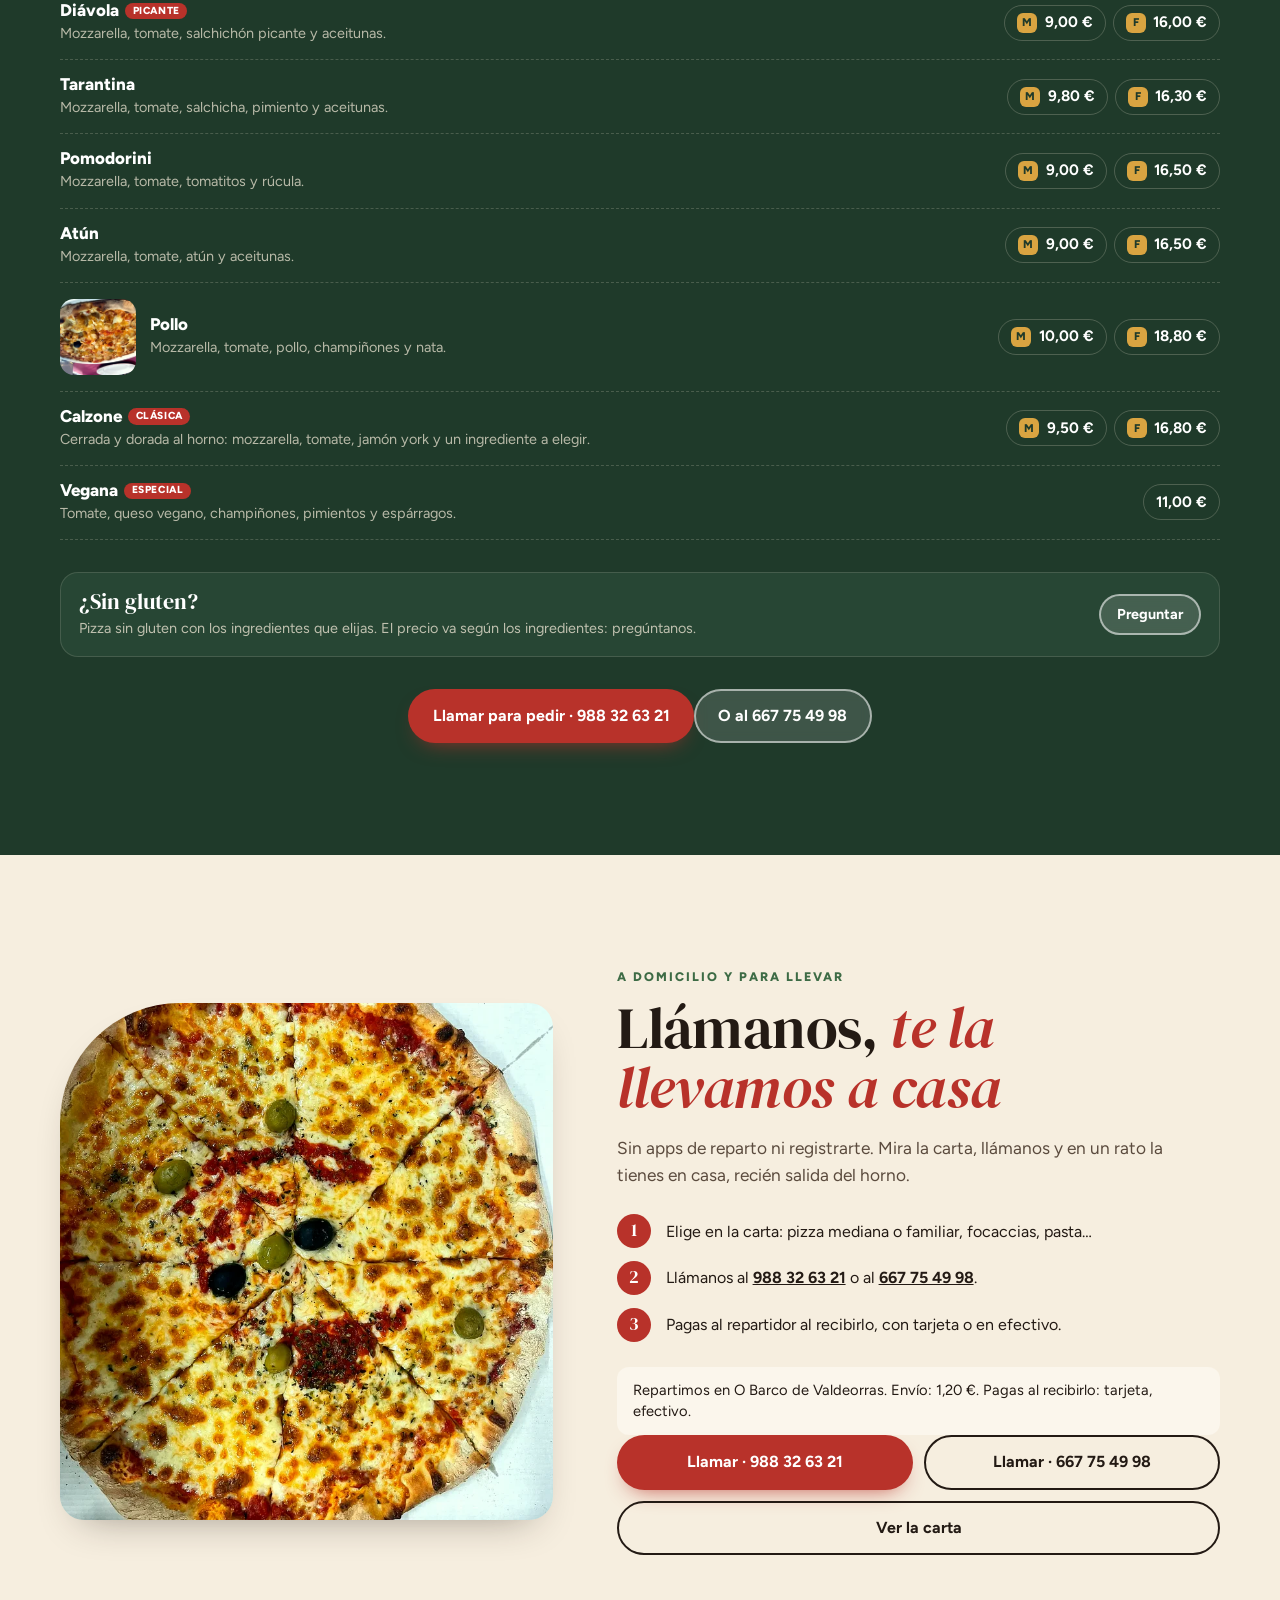
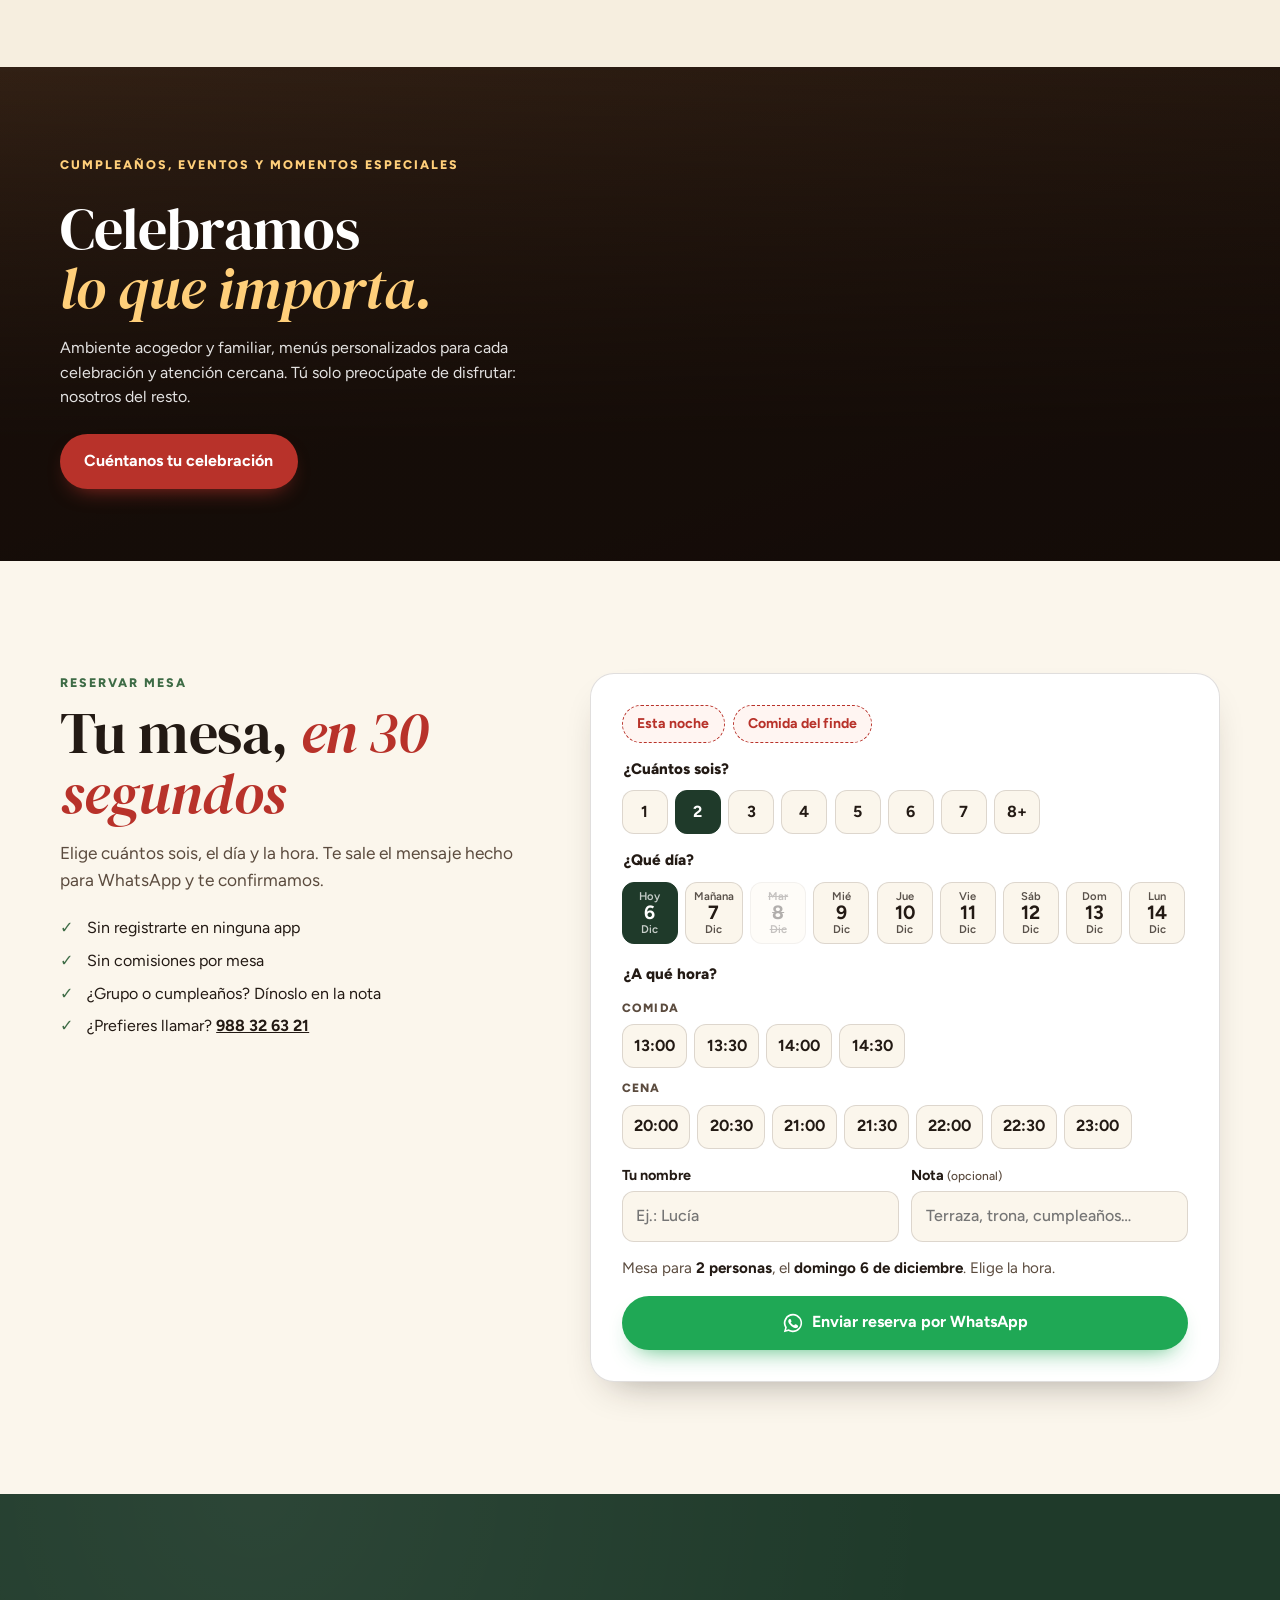
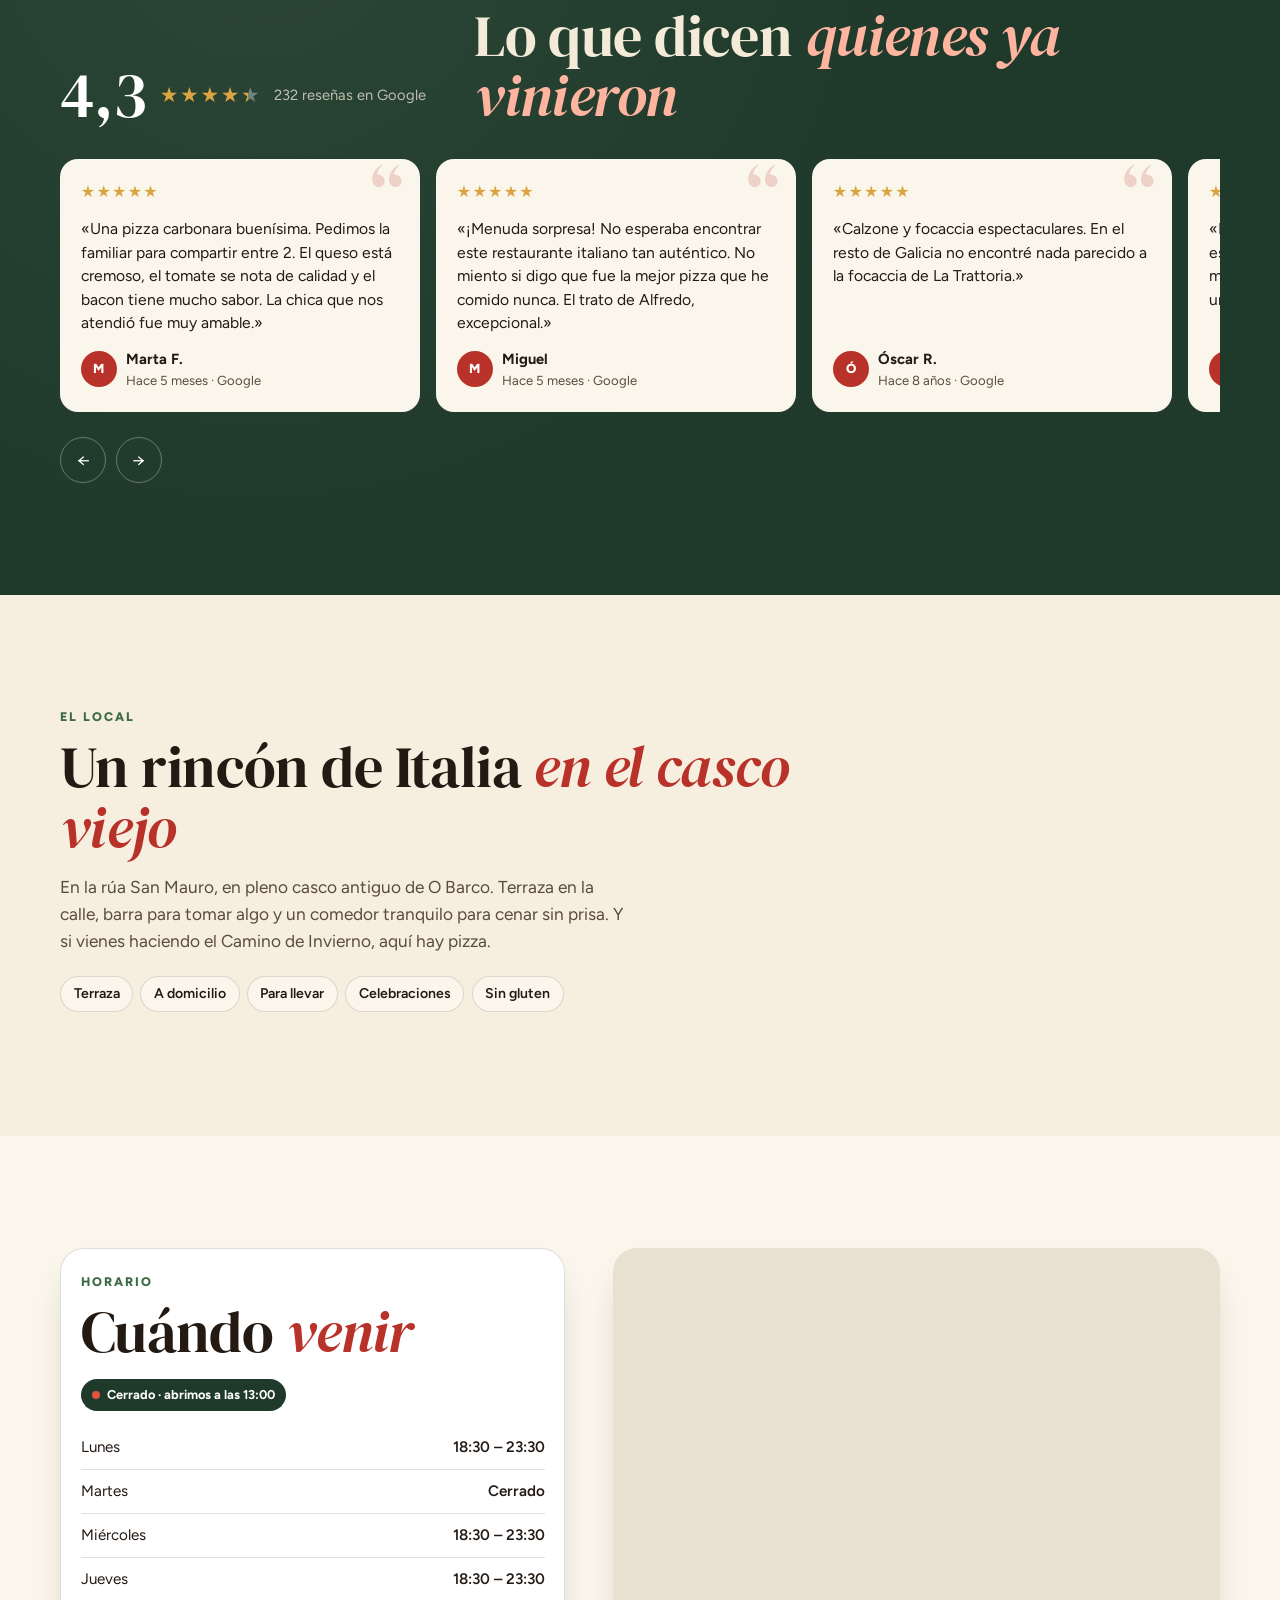
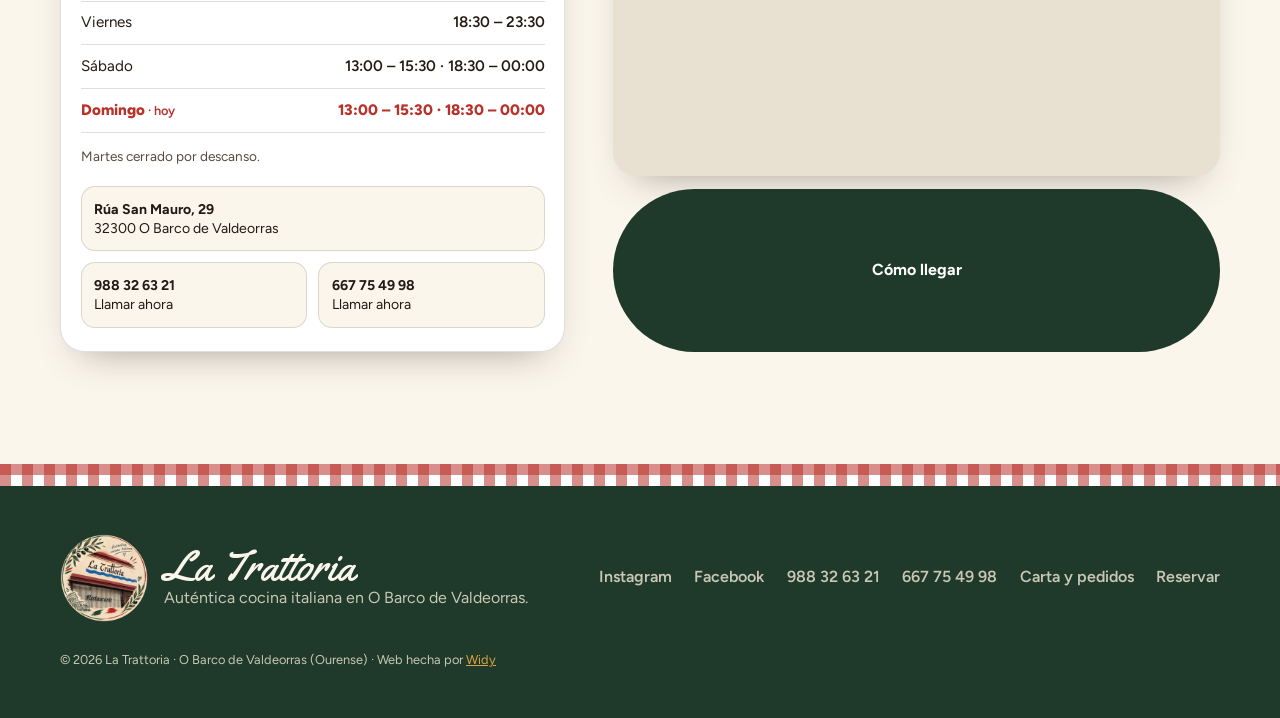
==== commit 504b38da: "Carta y pedidos solo por teléfono (988 32 63 21 / 667 75 49 98), envío 1,20 €, pastas 11 €, pago tar" ====
--- a/index.html
+++ b/index.html
@@ -4,10 +4,10 @@
 <meta charset="utf-8">
 <meta name="viewport" content="width=device-width, initial-scale=1, viewport-fit=cover">
 <title>La Trattoria · Pizzería artesana en O Barco de Valdeorras</title>
-<meta name="description" content="Pizzas y focaccias artesanas con masa madre en la rúa San Mauro, O Barco de Valdeorras. Pide a domicilio o para llevar desde la carta y sigue tu pedido en directo, o reserva mesa por WhatsApp.">
+<meta name="description" content="Pizzas y focaccias artesanas con masa madre en la rúa San Mauro, O Barco de Valdeorras. Carta con precios. Pide a domicilio o para llevar llamando al 988 32 63 21 o al 667 75 49 98 (envío 1,20 €), o reserva mesa.">
 <meta name="theme-color" content="#1f3a2a">
 <meta property="og:title" content="La Trattoria · Pizza artesana en O Barco">
-<meta property="og:description" content="Masa madre, harina 00 y aceite de oliva virgen extra. Carta, pedidos a domicilio y reservas.">
+<meta property="og:description" content="Masa madre, harina 00 y aceite de oliva virgen extra. Carta, pedidos a domicilio por teléfono y reservas.">
 <meta property="og:image" content="img/cuatro-quesos.webp">
 <link rel="icon" href="img/logo.png">
 <link rel="preconnect" href="https://fonts.googleapis.com">
@@ -27,7 +27,7 @@
   </a>
   <nav class="nav-links" aria-label="Secciones">
     <a href="#carta">Carta</a>
-    <a href="pedir.html">Pedir a domicilio</a>
+    <a href="pedir.html">Carta y pedidos</a>
     <a href="#local">El local</a>
     <a href="#llegar">Horario</a>
   </nav>
@@ -49,8 +49,8 @@
     <h1>Masa madre,<br>harina 00<br><em>y paciencia.</em></h1>
     <p class="hero-sub">Pizzas y focaccias artesanas según la tradición napolitana, en la rúa San Mauro. Te las llevamos a casa, para recoger o para comer aquí.</p>
     <div class="hero-cta">
-      <a class="btn btn-rojo" href="pedir.html">Pedir a domicilio</a>
-      <a class="btn btn-claro" href="#reservar">Reservar mesa</a>
+      <a class="btn btn-rojo" href="tel:+34988326321">Llamar para pedir</a>
+      <a class="btn btn-claro" href="pedir.html">Ver la carta</a>
     </div>
     <a class="hero-nota" href="#resenas">
       <span class="stars" aria-hidden="true">★★★★<span class="media">★</span></span>
@@ -131,8 +131,8 @@
     <div class="sec-head sec-head-claro">
       <p class="kicker">La carta</p>
       <h2>Elige antes <em>de venir</em></h2>
-      <p class="lead">Toda la carta con sus precios. ¿Te apetece en casa? Haz tu pedido en nuestra página de pedidos y te lo llevamos.</p>
-      <a class="btn btn-rojo carta-cta" href="pedir.html">Hacer mi pedido</a>
+      <p class="lead">Toda la carta con sus precios. ¿Te apetece en casa? Llámanos y te lo llevamos: envío 1,20 €.</p>
+      <a class="btn btn-rojo carta-cta" href="tel:+34988326321">Llamar para pedir · 988 32 63 21</a>
     </div>
 
     <div class="carta-tools">
@@ -156,10 +156,11 @@
         <h3>¿Sin gluten?</h3>
         <p>Pizza sin gluten con los ingredientes que elijas. El precio va según los ingredientes: pregúntanos.</p>
       </div>
-      <a class="btn btn-claro btn-sm" data-wa="¡Hola, La Trattoria! Quería preguntar por la pizza sin gluten." href="#" target="_blank" rel="noopener">Preguntar</a>
+      <a class="btn btn-claro btn-sm" href="tel:+34988326321">Preguntar</a>
     </div>
     <div class="carta-fin">
-      <a class="btn btn-rojo" href="pedir.html">Pedir a domicilio o para recoger</a>
+      <a class="btn btn-rojo" href="tel:+34988326321">Llamar para pedir · 988 32 63 21</a>
+      <a class="btn btn-claro" href="tel:+34667754998">O al 667 75 49 98</a>
     </div>
   </div>
 </section>
@@ -172,17 +173,18 @@
     </figure>
     <div class="pedir-txt">
       <p class="kicker">A domicilio y para llevar</p>
-      <h2>Pide desde aquí, <em>te la llevamos a casa</em></h2>
-      <p class="lead">Sin apps de reparto ni registrarte. Eliges en la carta, nos llega el pedido al momento y ves en tu móvil cuándo sale del horno y cuándo llega.</p>
+      <h2>Llámanos, <em>te la llevamos a casa</em></h2>
+      <p class="lead">Sin apps de reparto ni registrarte. Mira la carta, llámanos y en un rato la tienes en casa, recién salida del horno.</p>
       <ol class="pasos">
-        <li><b>1</b><span>Toca <b>+</b> en lo que quieras: pizza mediana o familiar, focaccias, pasta…</span></li>
-        <li><b>2</b><span>Pon tu dirección, tu teléfono, la hora y cómo vas a pagar.</span></li>
-        <li><b>3</b><span>Envíalo y sigue tu pedido en directo: te decimos a qué hora llega.</span></li>
+        <li><b>1</b><span>Elige en la carta: pizza mediana o familiar, focaccias, pasta…</span></li>
+        <li><b>2</b><span>Llámanos al <a href="tel:+34988326321" style="white-space:nowrap"><b>988 32 63 21</b></a> o al <a href="tel:+34667754998" style="white-space:nowrap"><b>667 75 49 98</b></a>.</span></li>
+        <li><b>3</b><span>Pagas al repartidor al recibirlo, con tarjeta o en efectivo.</span></li>
       </ol>
       <p class="pedir-zona" data-zona></p>
       <div class="pedir-cta">
-        <a class="btn btn-rojo" href="pedir.html">Pedir a domicilio</a>
-        <a class="btn btn-linea" href="tel:+34988326321">O llama al 988 32 63 21</a>
+        <a class="btn btn-rojo" href="tel:+34988326321">Llamar · 988 32 63 21</a>
+        <a class="btn btn-linea" href="tel:+34667754998">Llamar · 667 75 49 98</a>
+        <a class="btn btn-linea" href="pedir.html">Ver la carta</a>
       </div>
     </div>
   </div>
@@ -289,6 +291,7 @@
           <b>Rúa San Mauro, 29</b><br>32300 O Barco de Valdeorras
         </a>
         <a href="tel:+34988326321"><b>988 32 63 21</b><br>Llamar ahora</a>
+        <a href="tel:+34667754998"><b>667 75 49 98</b><br>Llamar ahora</a>
       </div>
     </div>
     <div class="mapa">
@@ -314,7 +317,8 @@
       <a href="https://www.instagram.com/latrattoria_valdeorras/" target="_blank" rel="noopener">Instagram</a>
       <a href="https://www.facebook.com/share/1HyJ8bmnWz/" target="_blank" rel="noopener">Facebook</a>
       <a href="tel:+34988326321">988 32 63 21</a>
-      <a href="pedir.html">Pedir a domicilio</a>
+      <a href="tel:+34667754998">667 75 49 98</a>
+      <a href="pedir.html">Carta y pedidos</a>
       <a href="#reservar">Reservar</a>
     </div>
     <p class="pie-legal">© <span data-year></span> La Trattoria · O Barco de Valdeorras (Ourense) · <span class="firma">Web hecha por <a href="https://widy.agency" target="_blank" rel="noopener">Widy</a></span></p>
@@ -323,9 +327,9 @@
 
 <!-- Barra móvil -->
 <nav class="barra-movil" aria-label="Acciones rápidas">
-  <a href="tel:+34988326321">Llamar</a>
+  <a href="pedir.html">Carta</a>
   <a href="#reservar">Reservar</a>
-  <a href="pedir.html" class="on">Pedir a casa</a>
+  <a href="tel:+34988326321" class="on">Llamar y pedir</a>
 </nav>
 
 <script src="datos.js" defer></script>
--- a/styles.css
+++ b/styles.css
@@ -415,3 +415,5 @@
 .celebra-in { padding: 4.5rem 0; }
 .local-solo { grid-template-columns: 1fr; }
 .local-solo .local-txt { grid-column: 1 / -1; grid-row: auto; padding-top: 0; max-width: 46rem; }
+/* 13-nov: dos teléfonos en los datos → la dirección ocupa la fila entera */
+.datos a:first-child { grid-column: 1 / -1; }
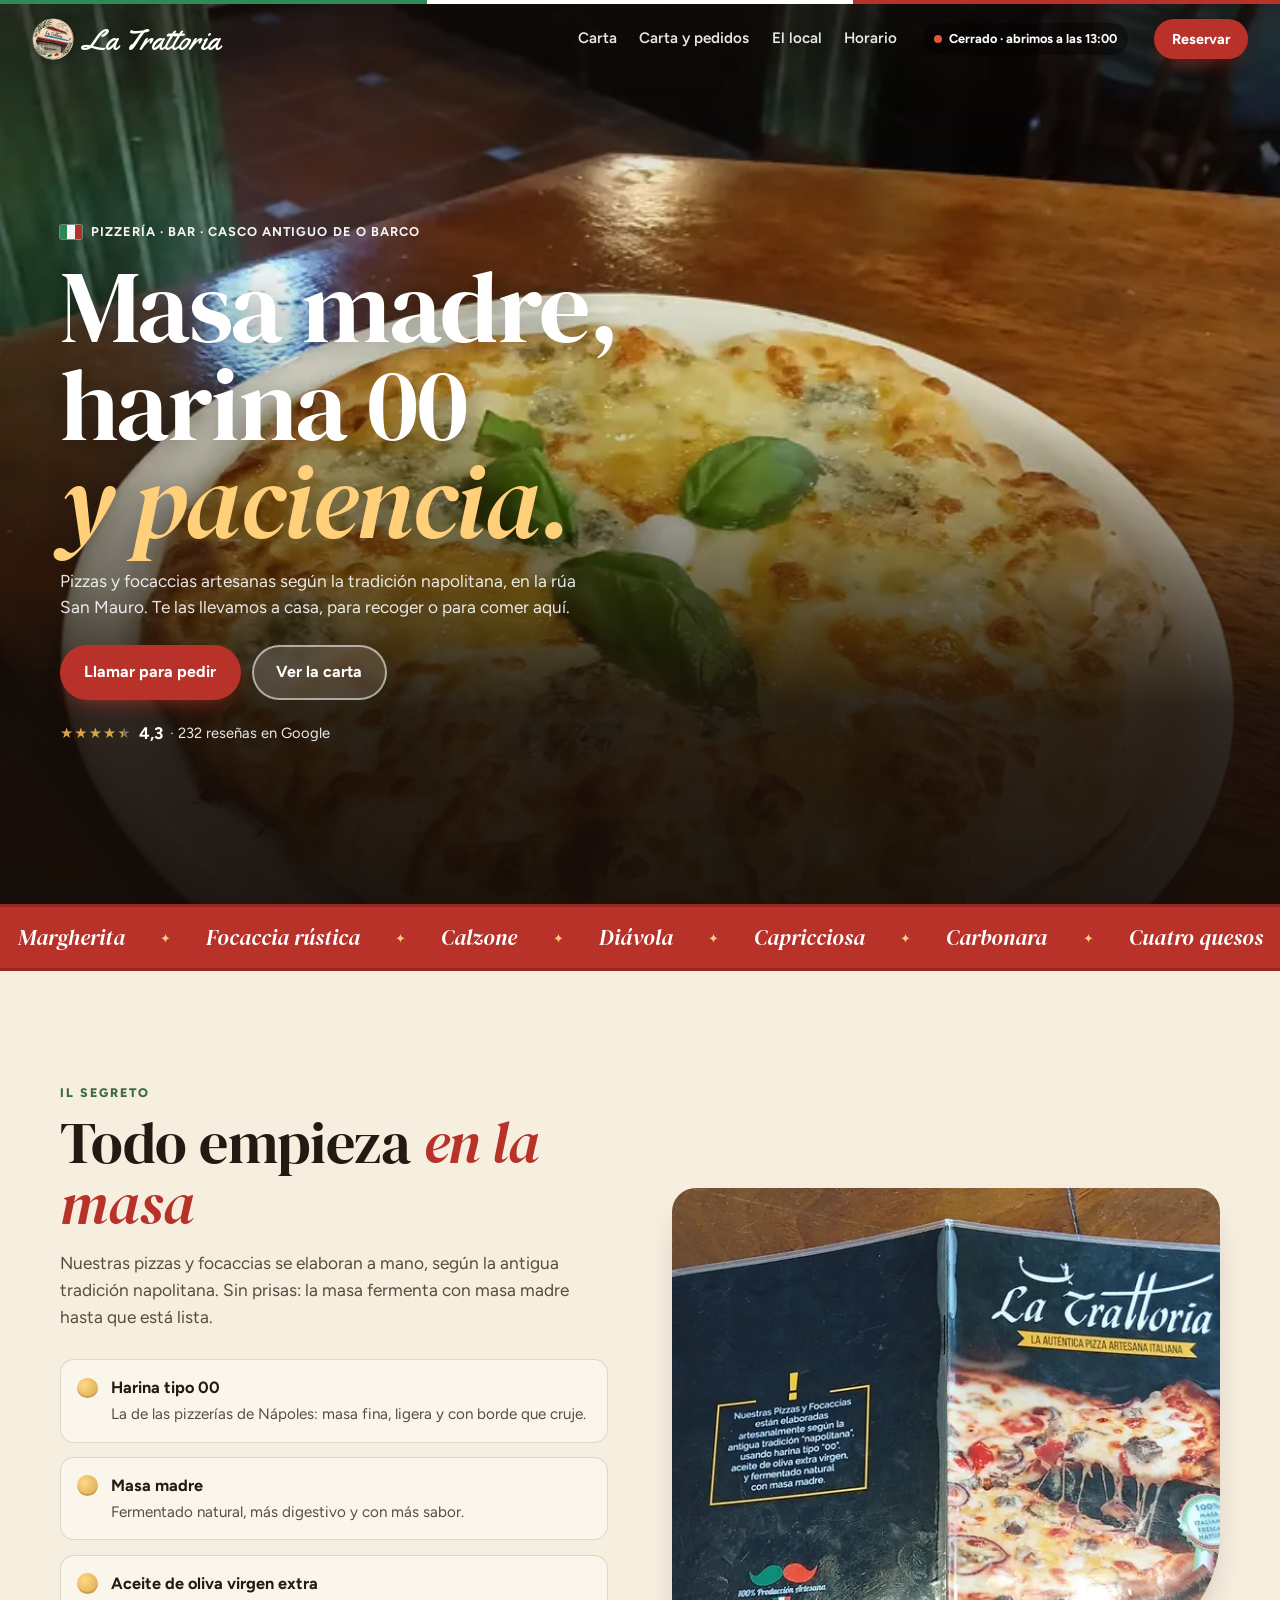
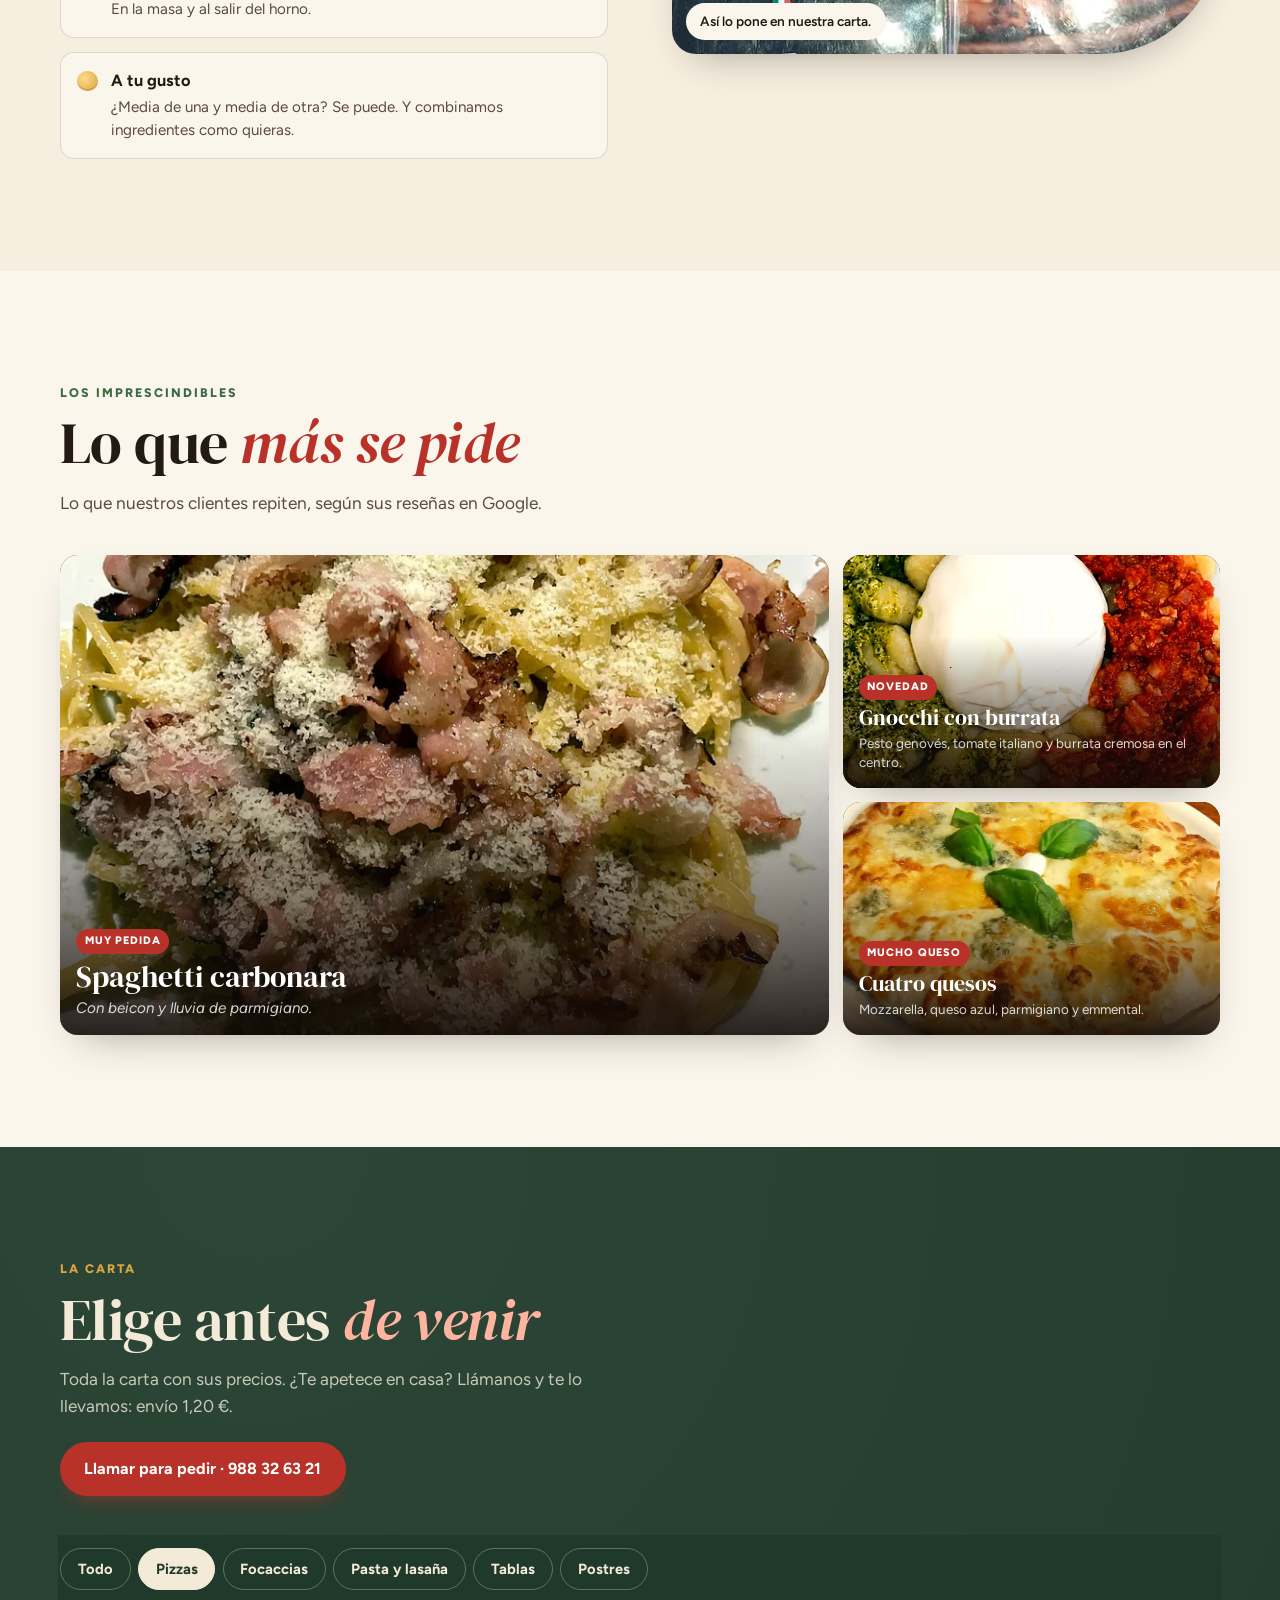
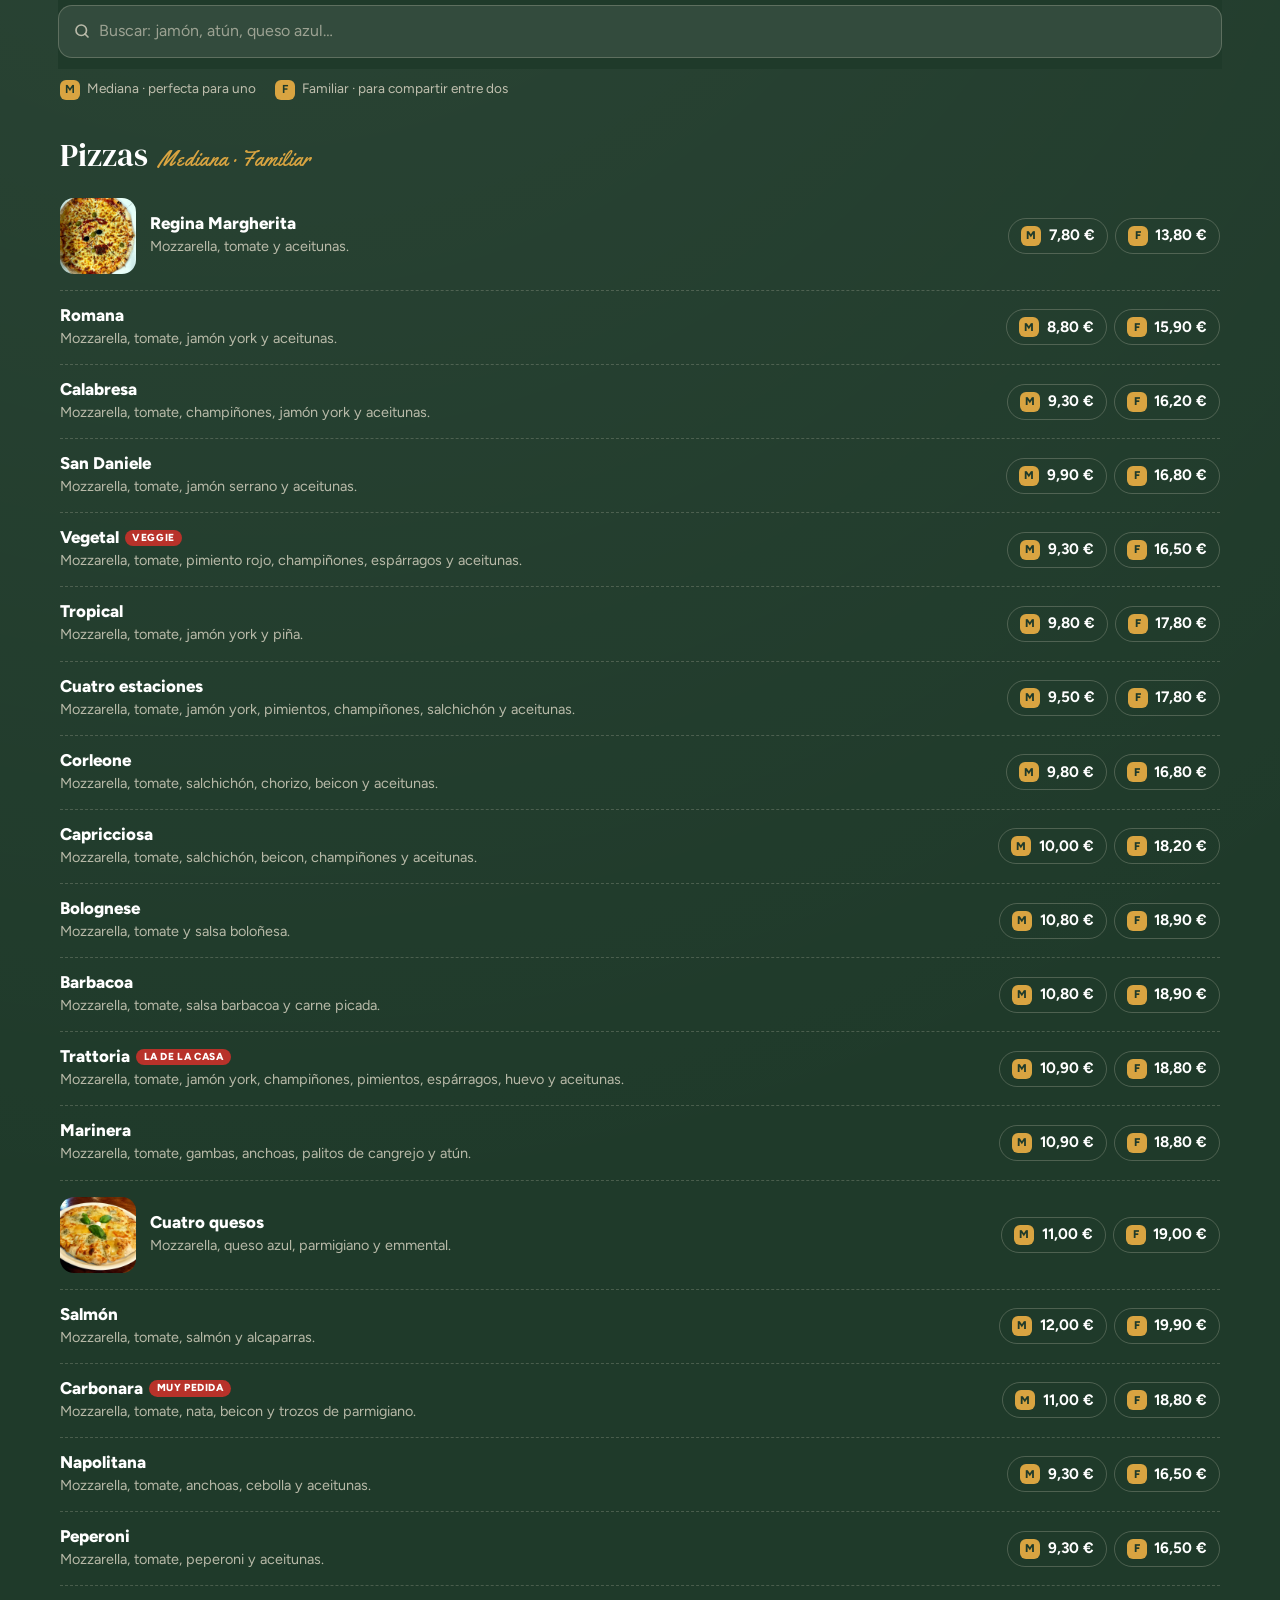
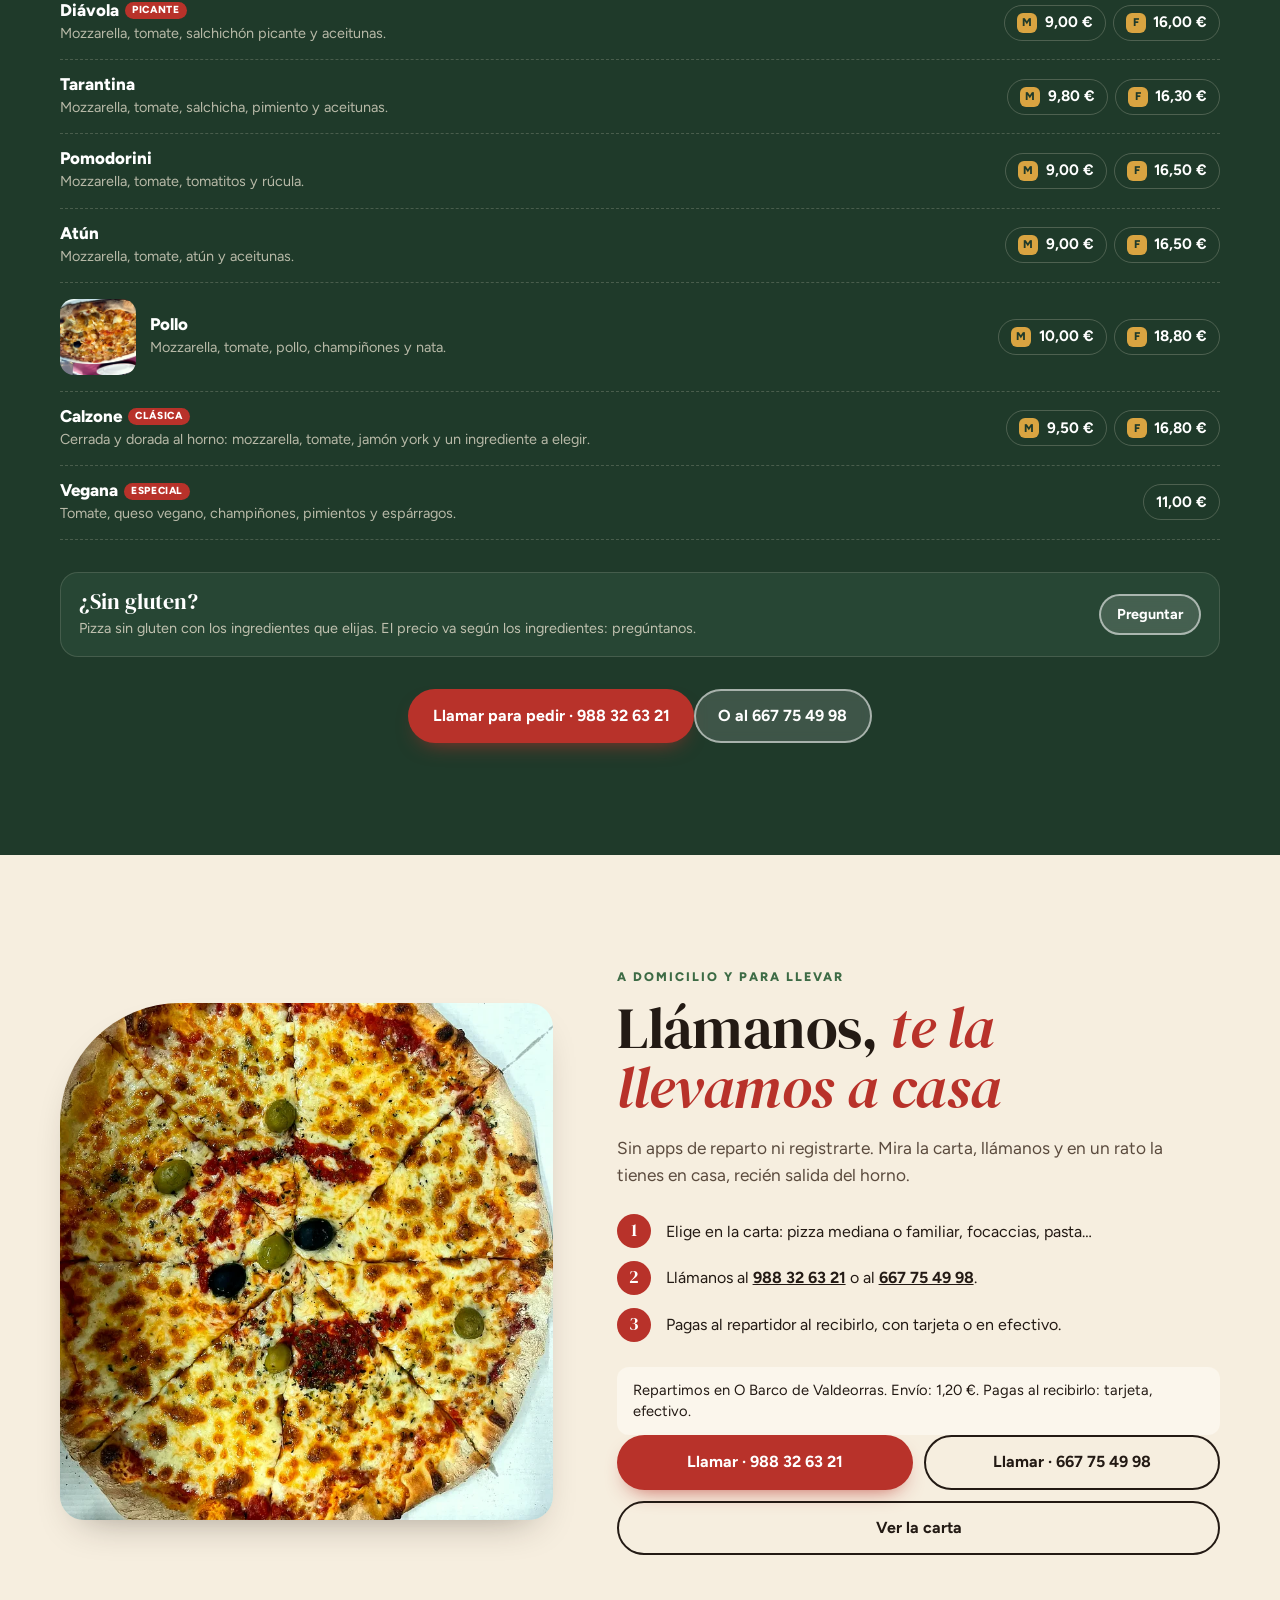
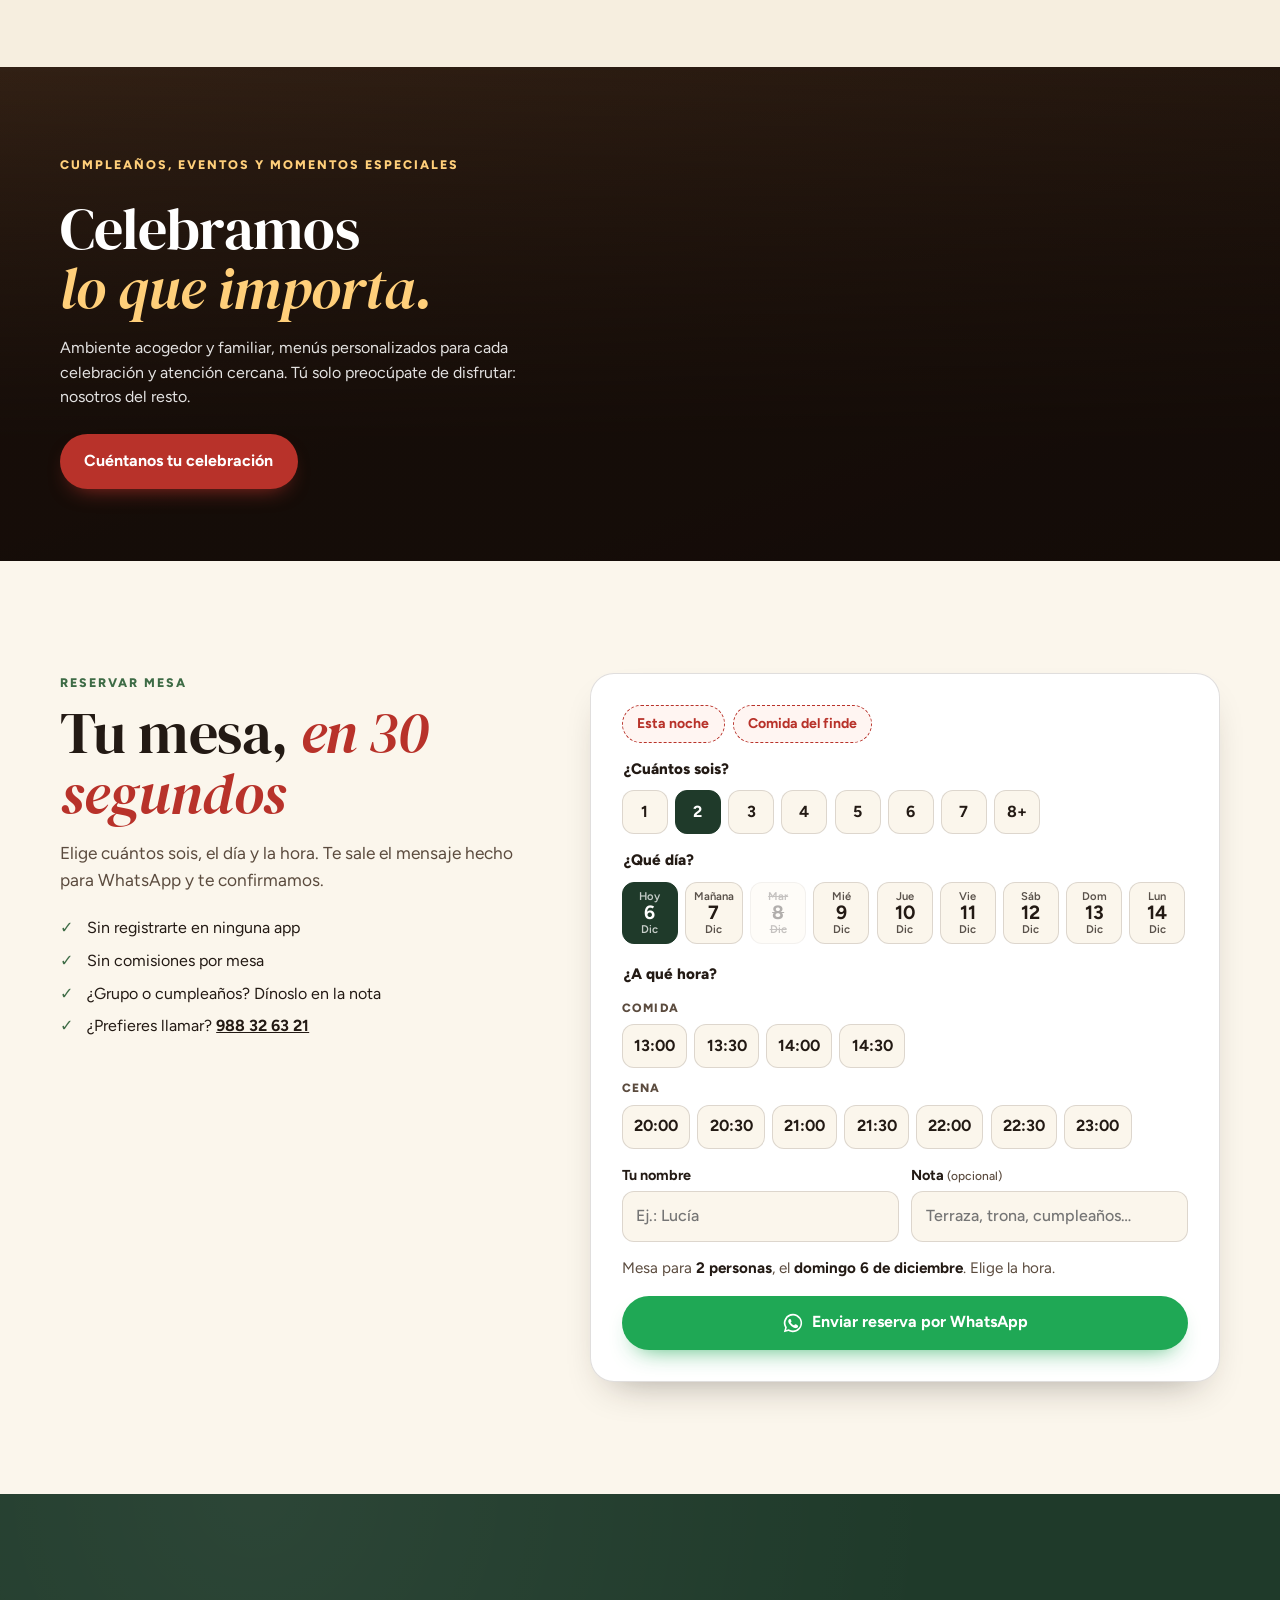
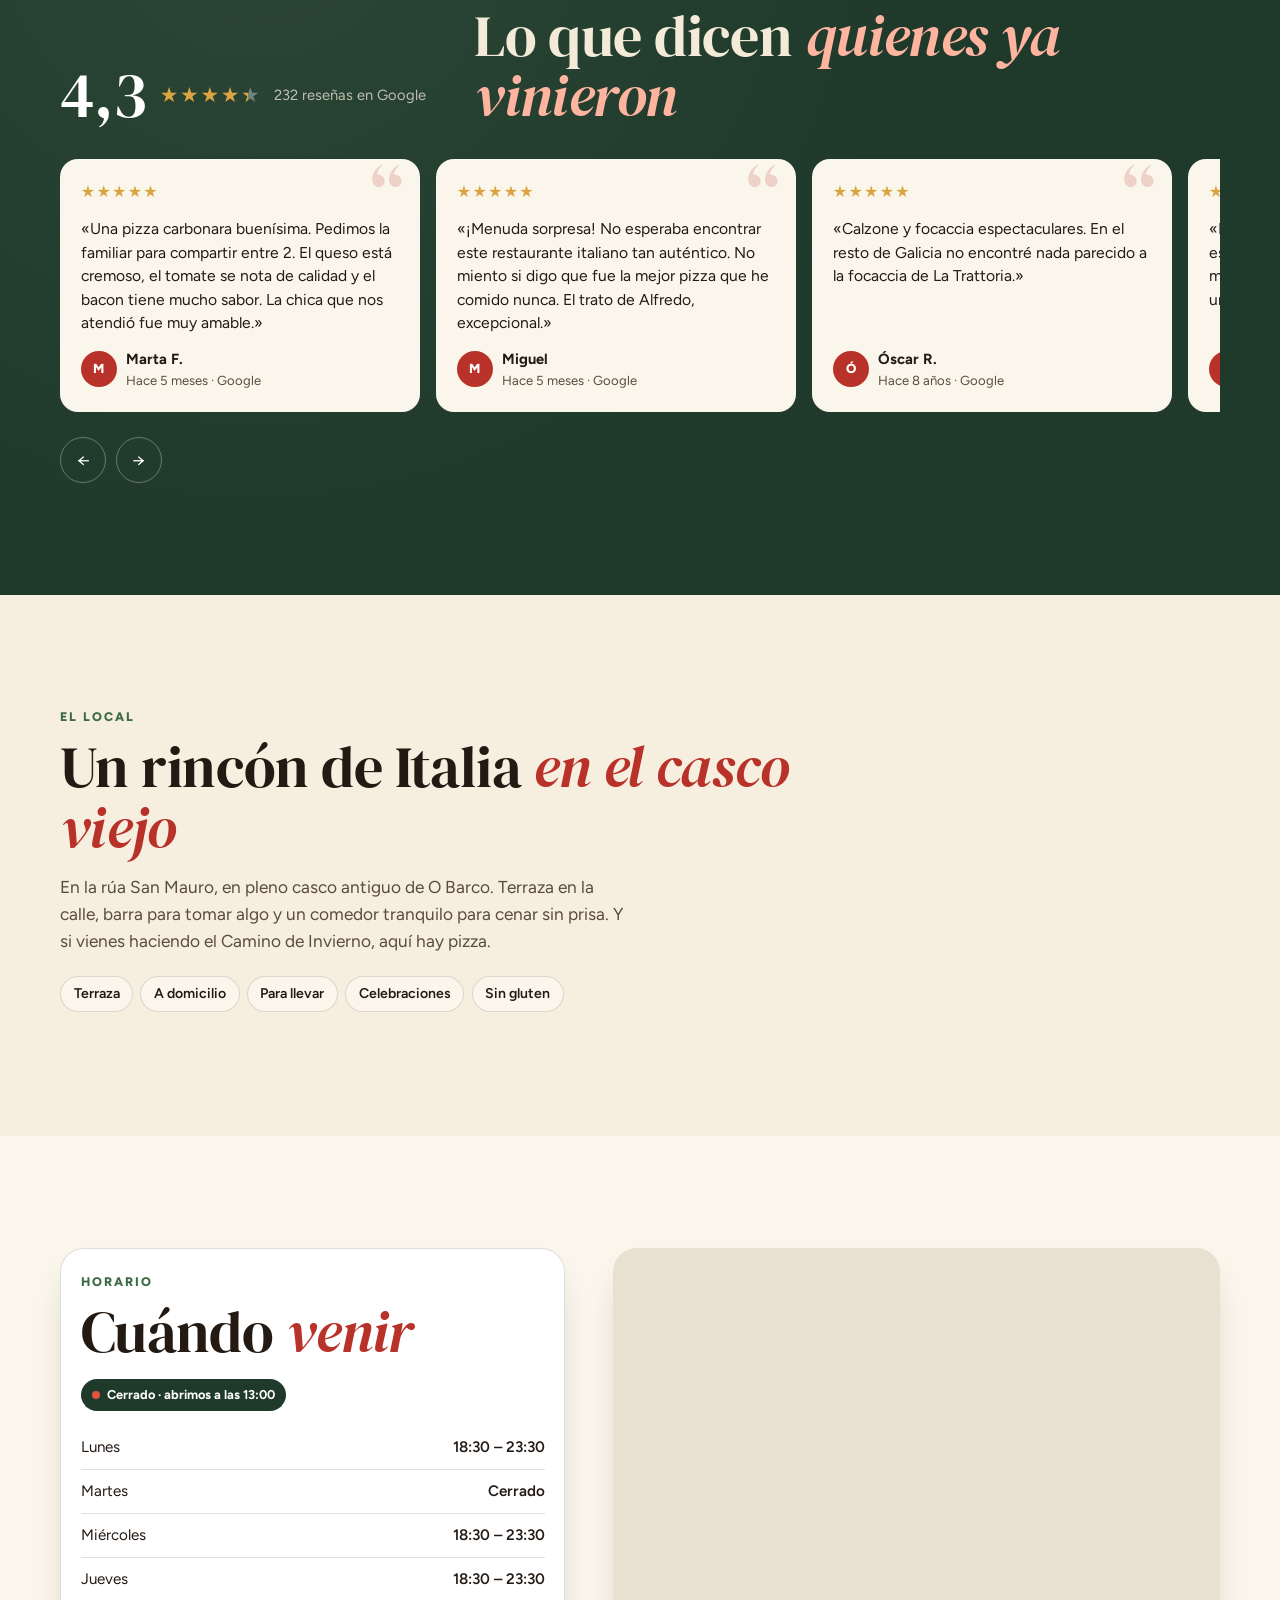
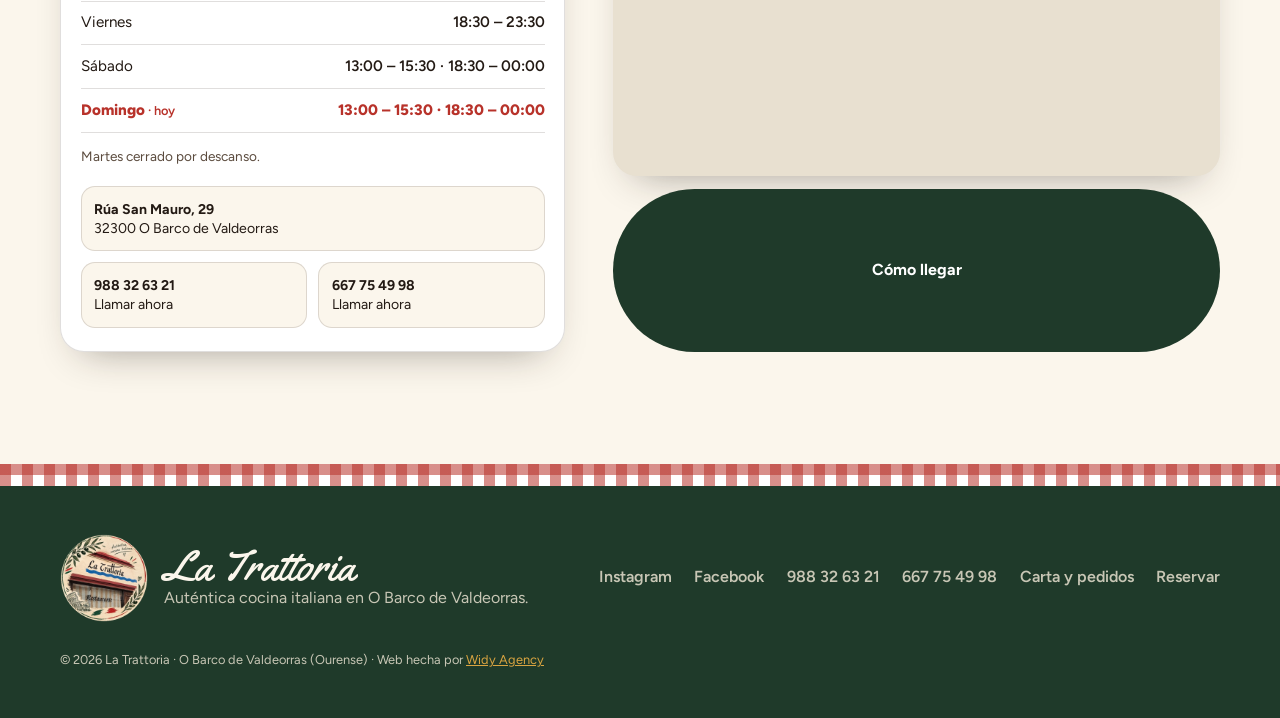
==== commit d96db097: "Pie: Web hecha por Widy Agency" ====
--- a/index.html
+++ b/index.html
@@ -321,7 +321,7 @@
       <a href="pedir.html">Carta y pedidos</a>
       <a href="#reservar">Reservar</a>
     </div>
-    <p class="pie-legal">© <span data-year></span> La Trattoria · O Barco de Valdeorras (Ourense) · <span class="firma">Web hecha por <a href="https://widy.agency" target="_blank" rel="noopener">Widy</a></span></p>
+    <p class="pie-legal">© <span data-year></span> La Trattoria · O Barco de Valdeorras (Ourense) · <span class="firma">Web hecha por <a href="https://widy.agency" target="_blank" rel="noopener">Widy Agency</a></span></p>
   </div>
 </footer>
 
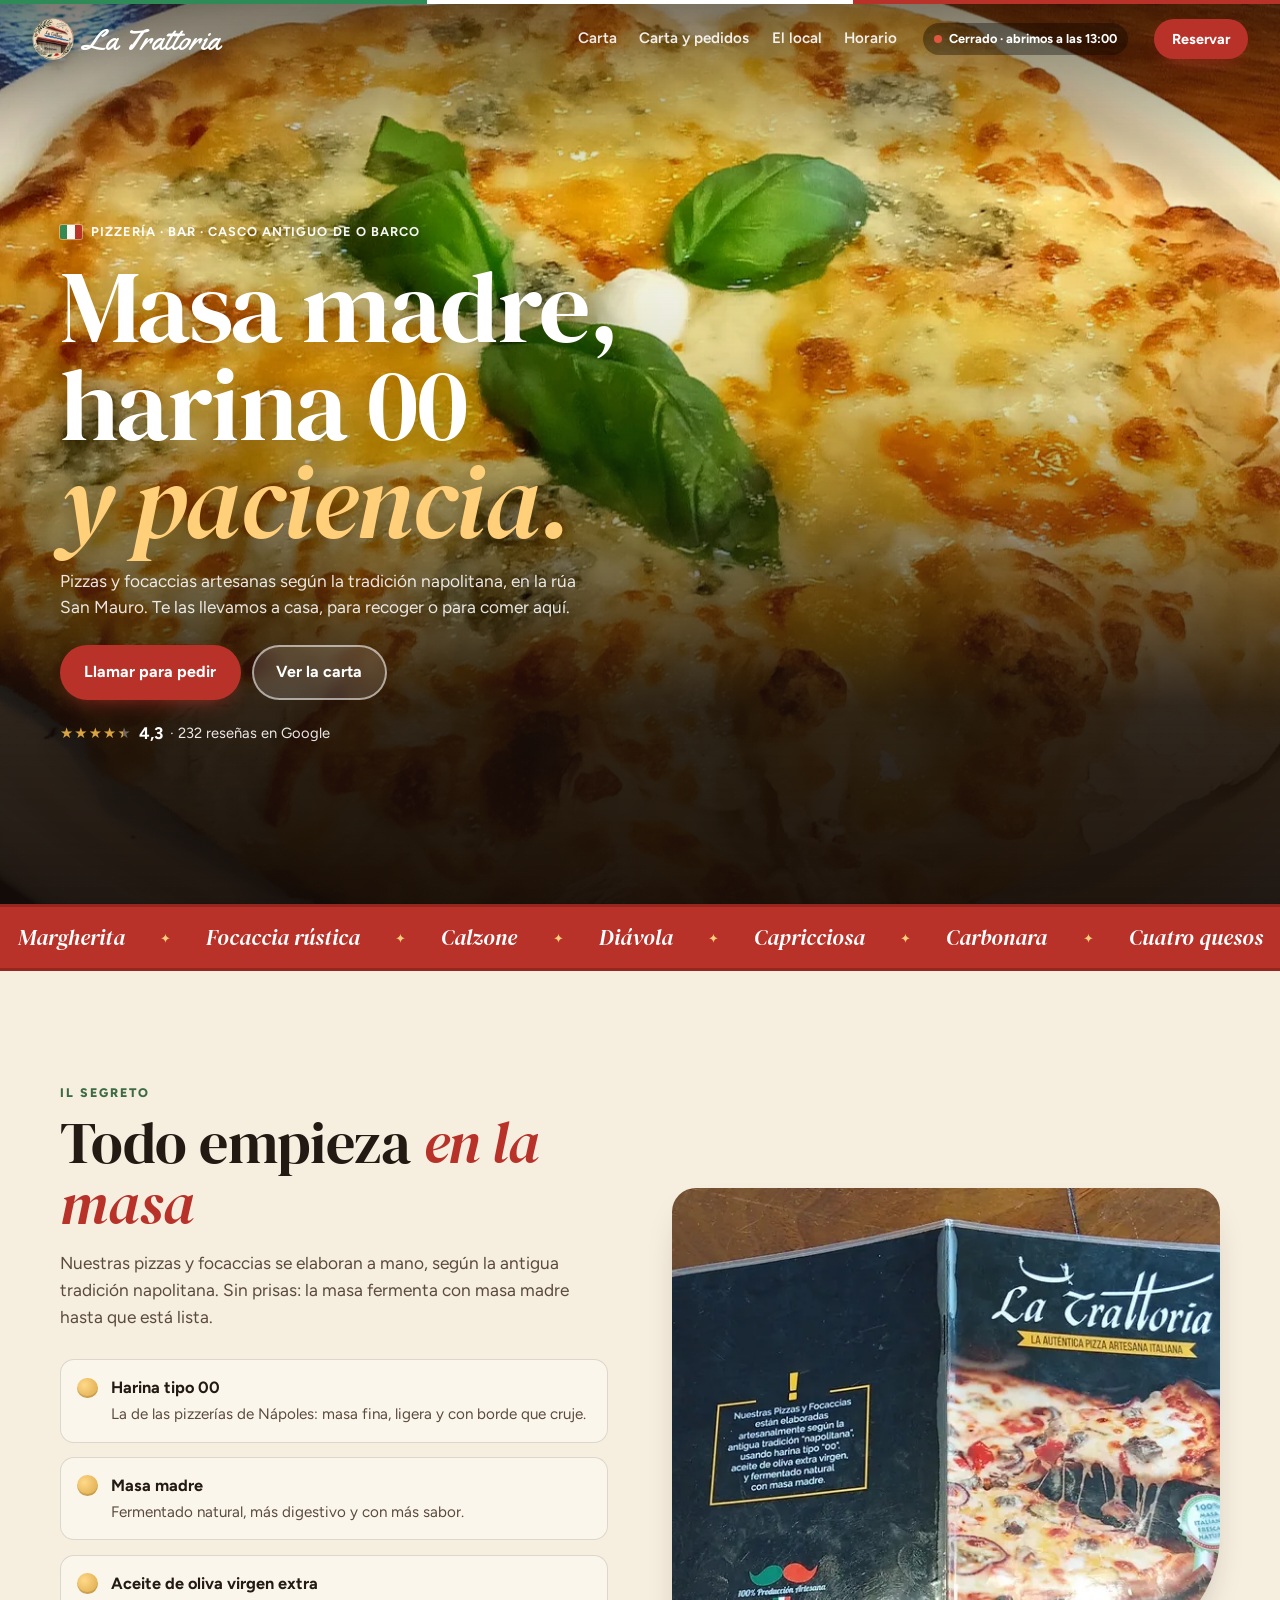
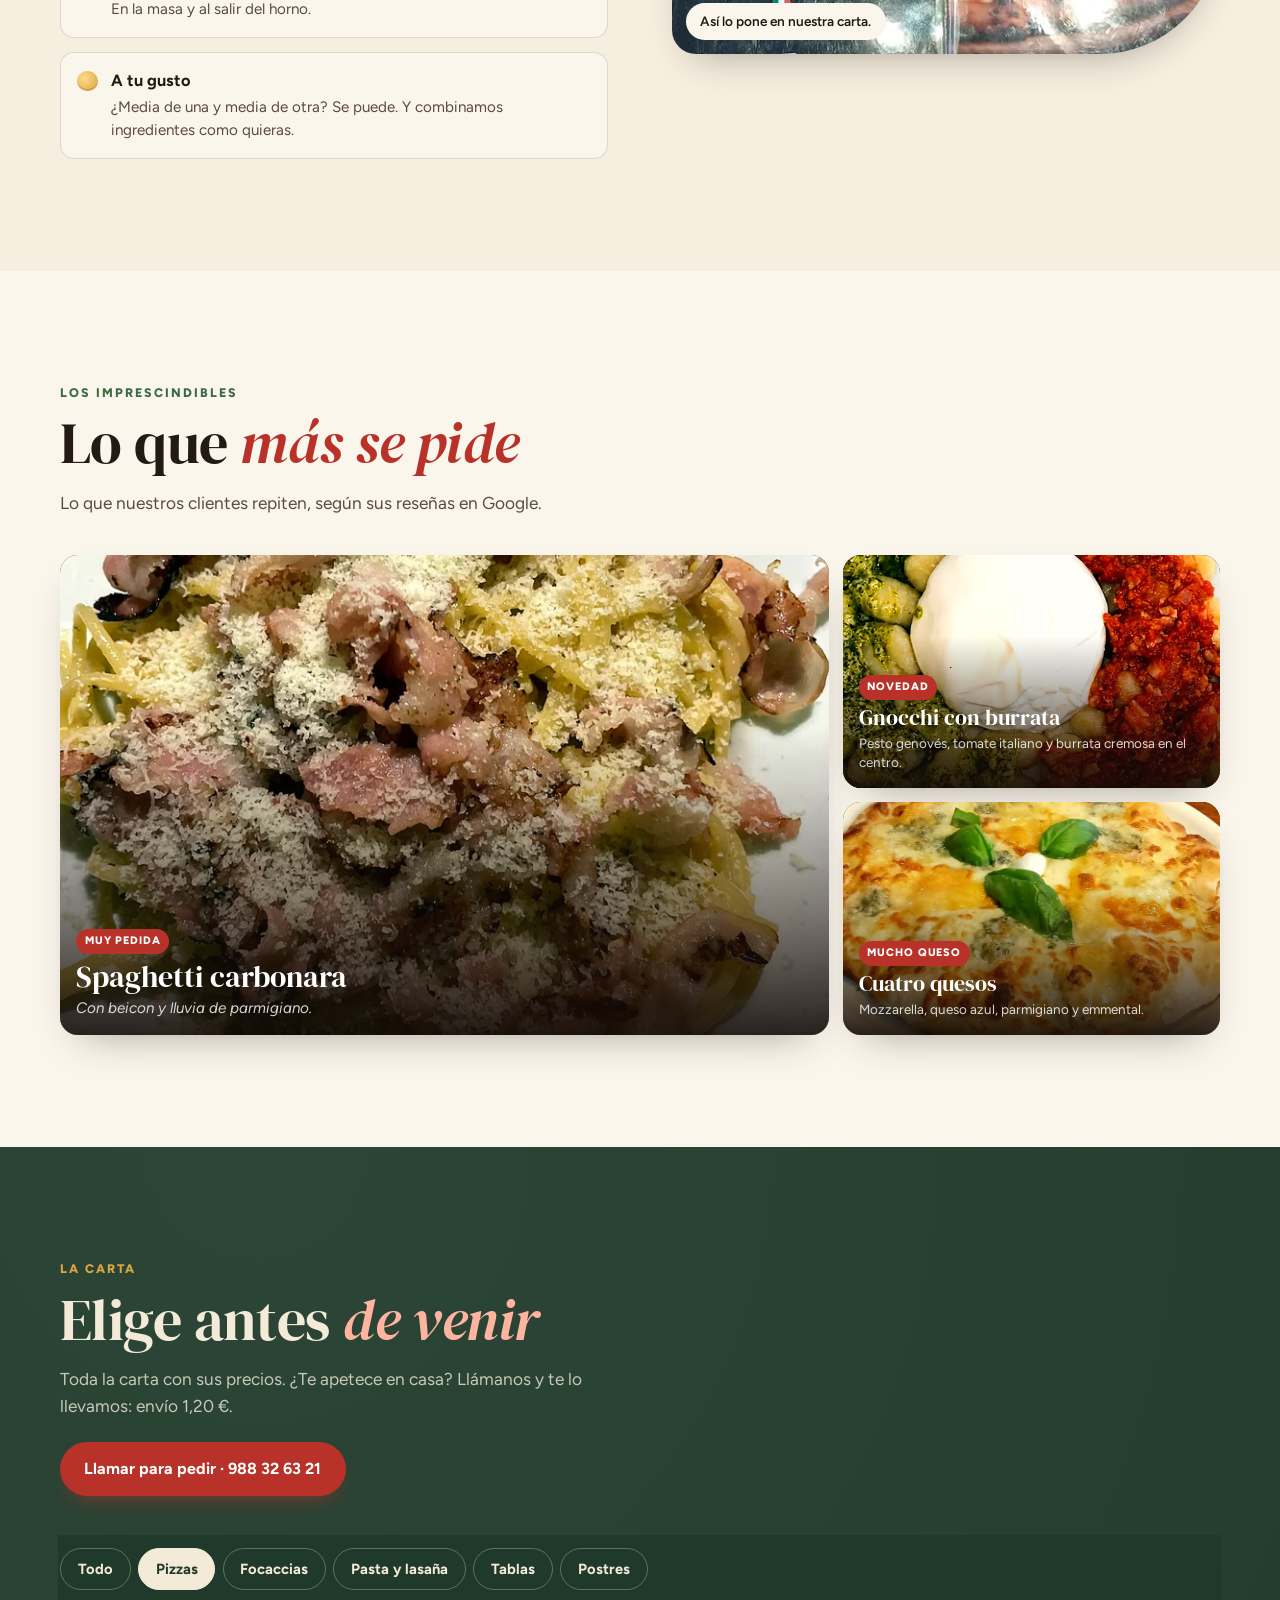
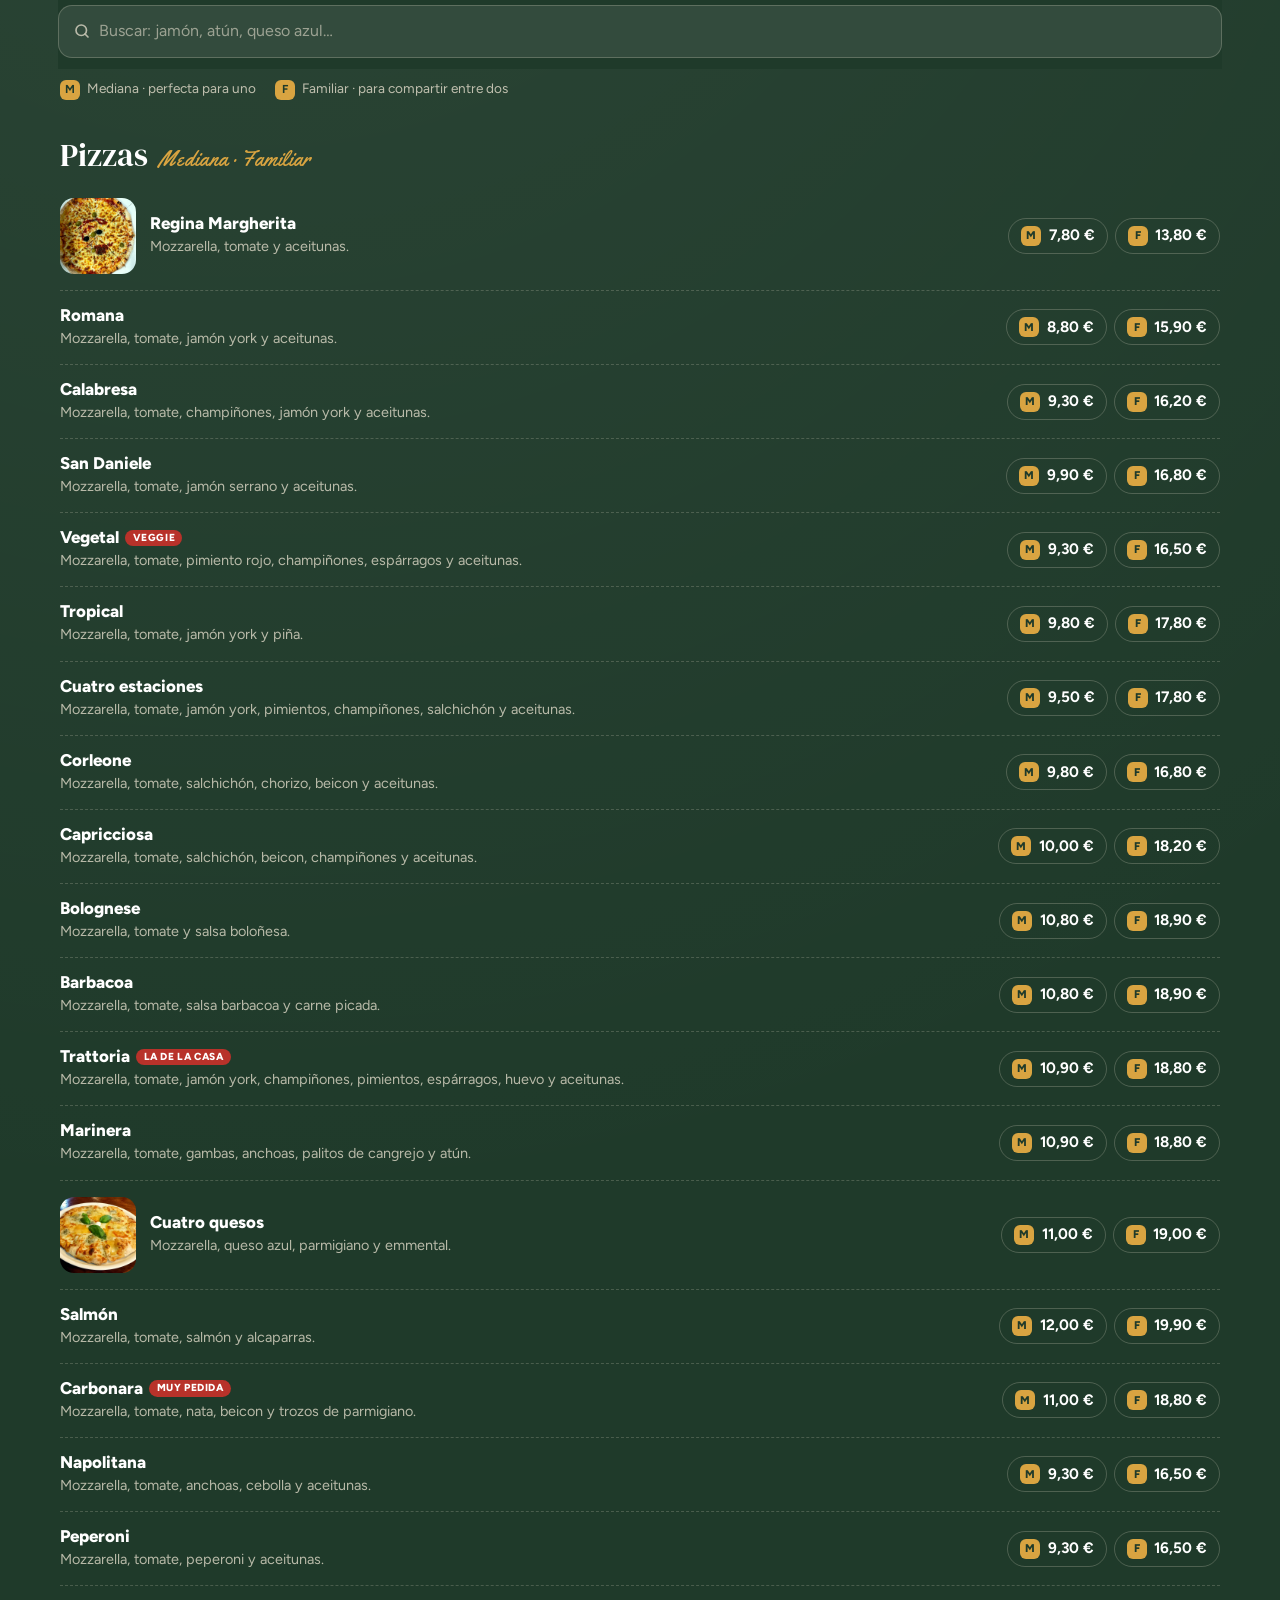
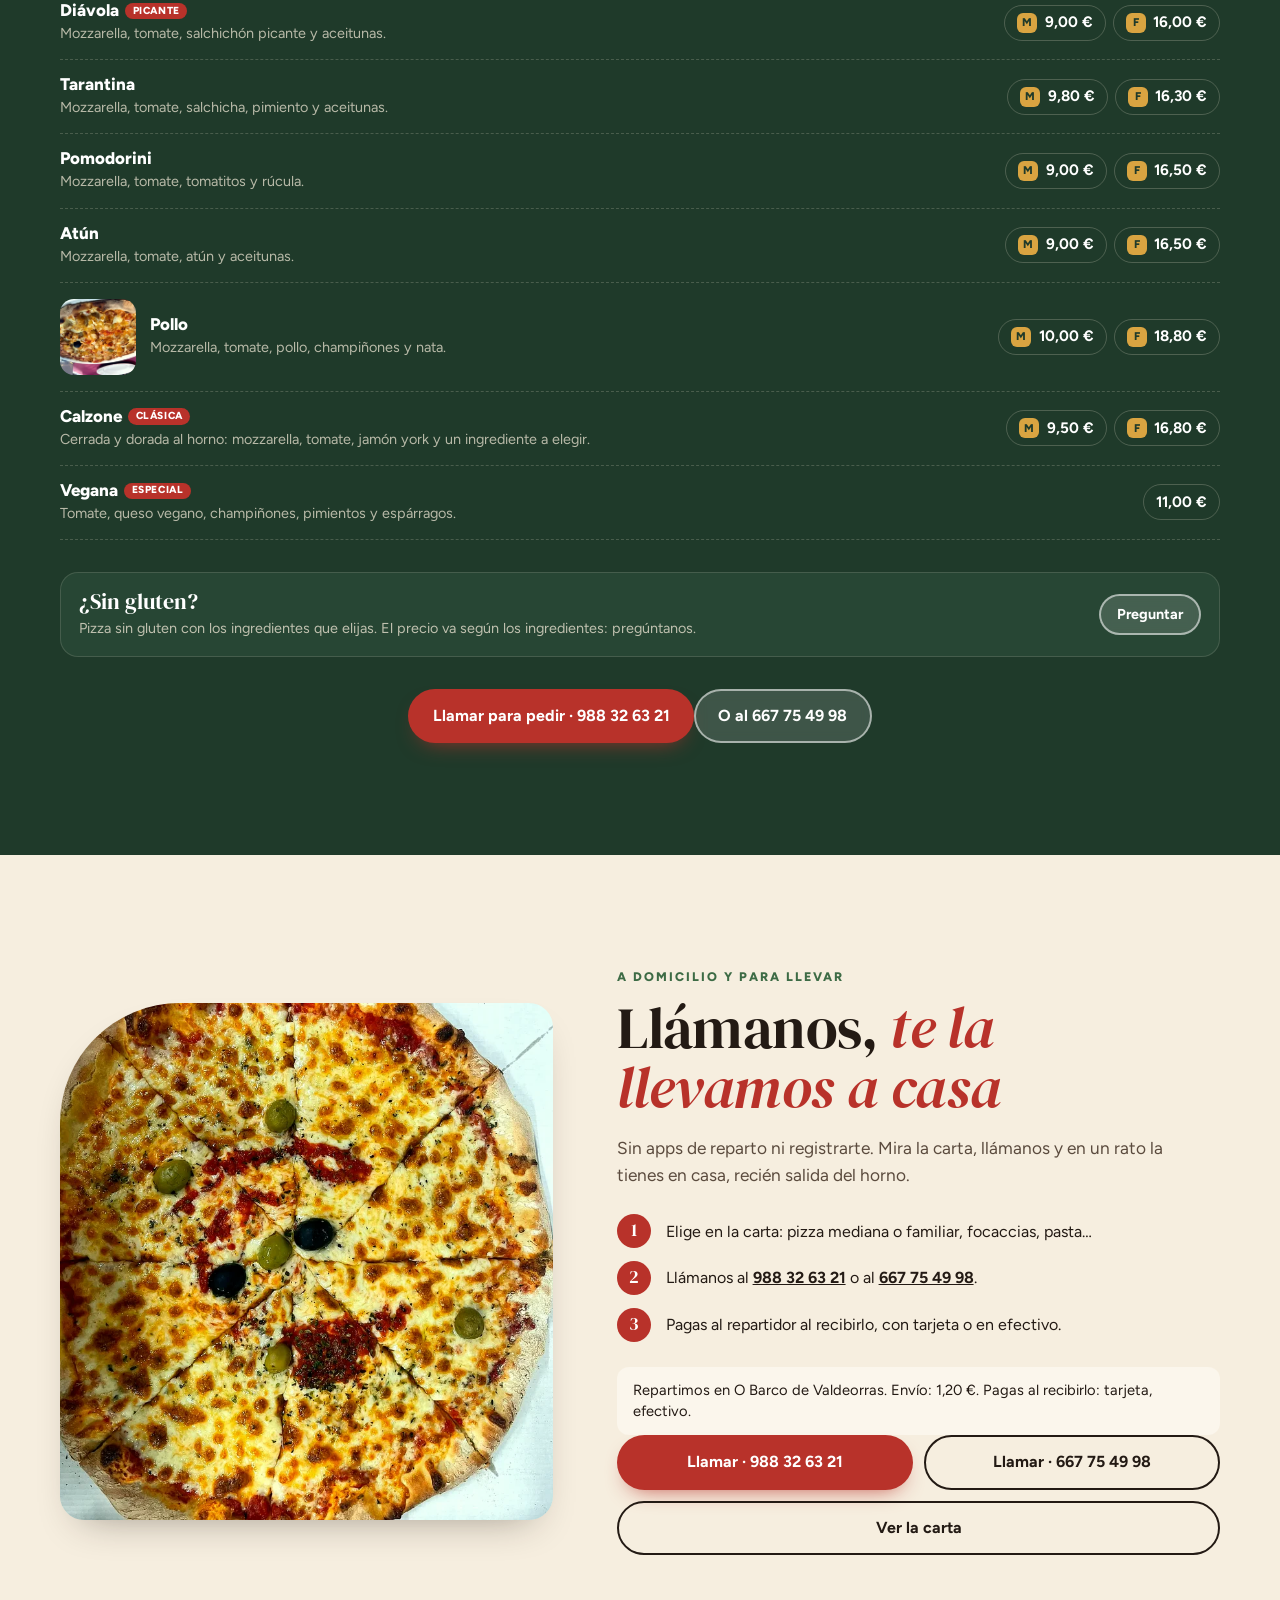
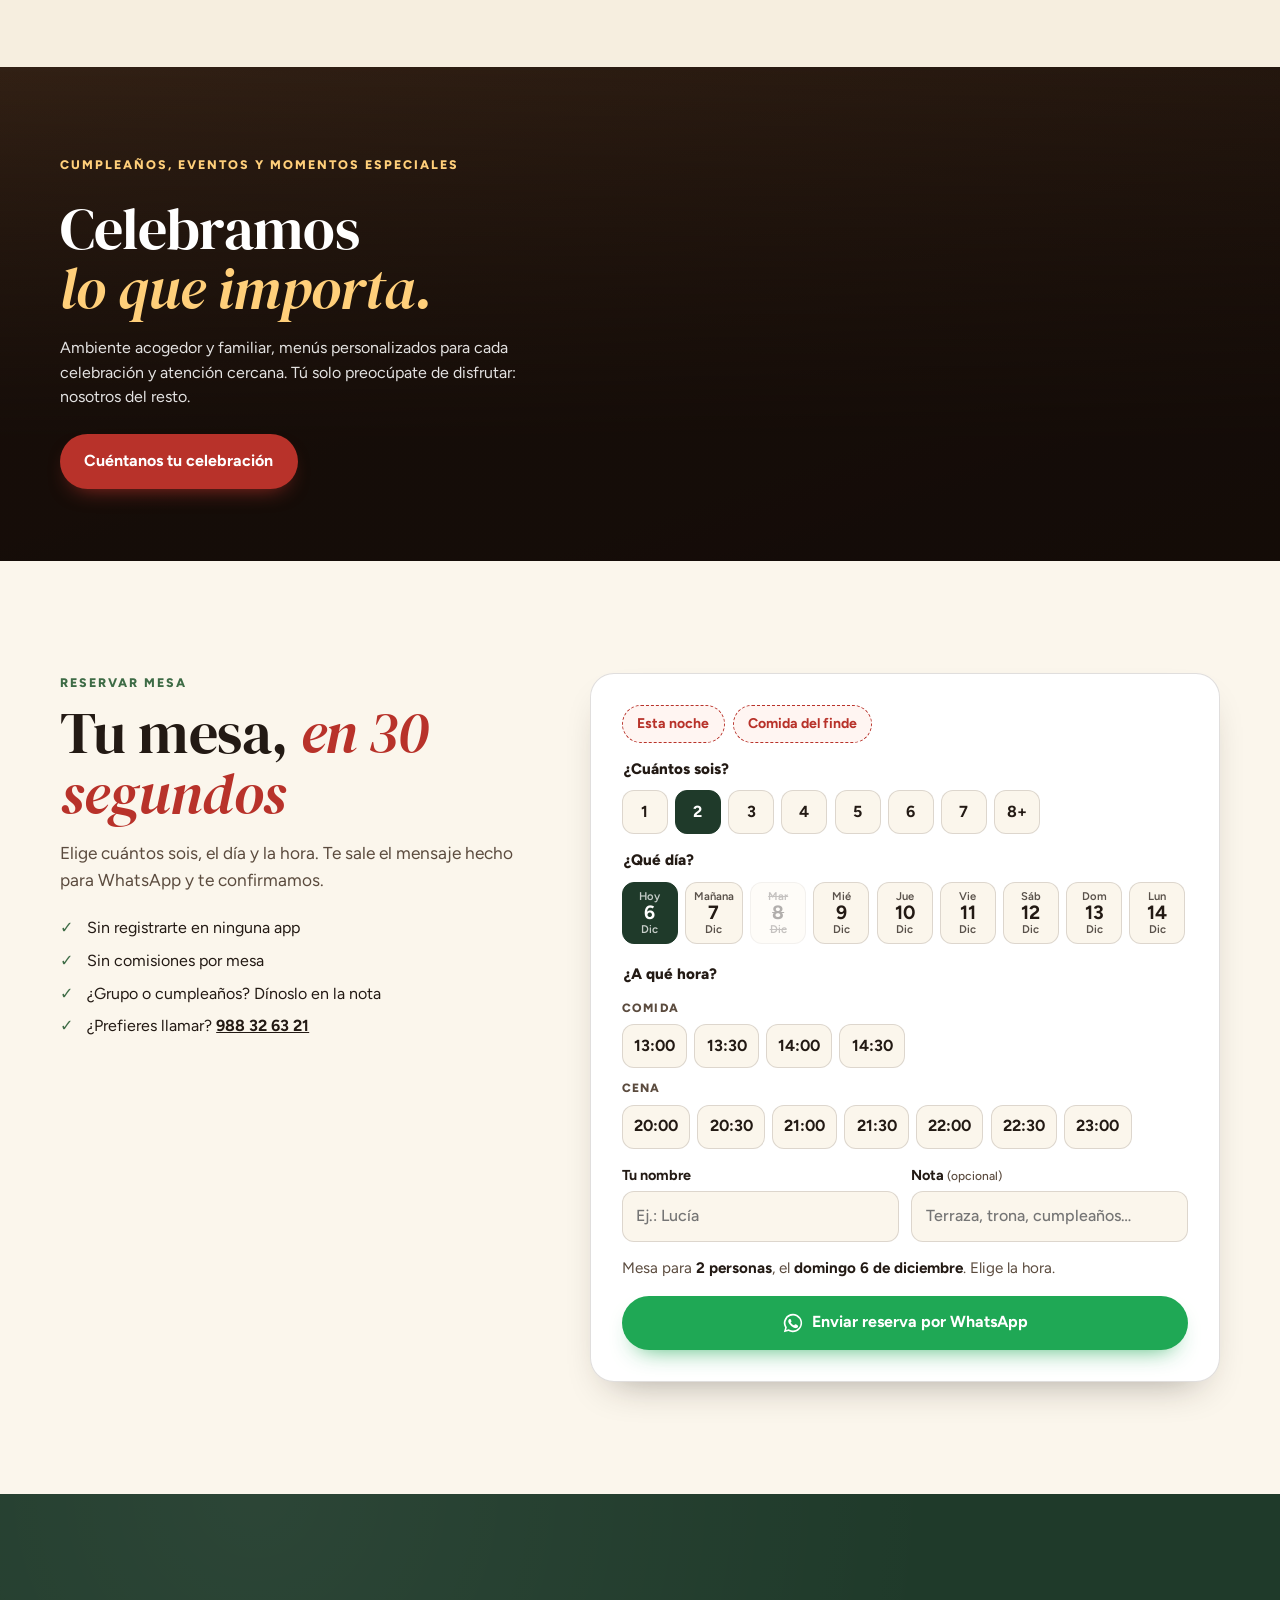
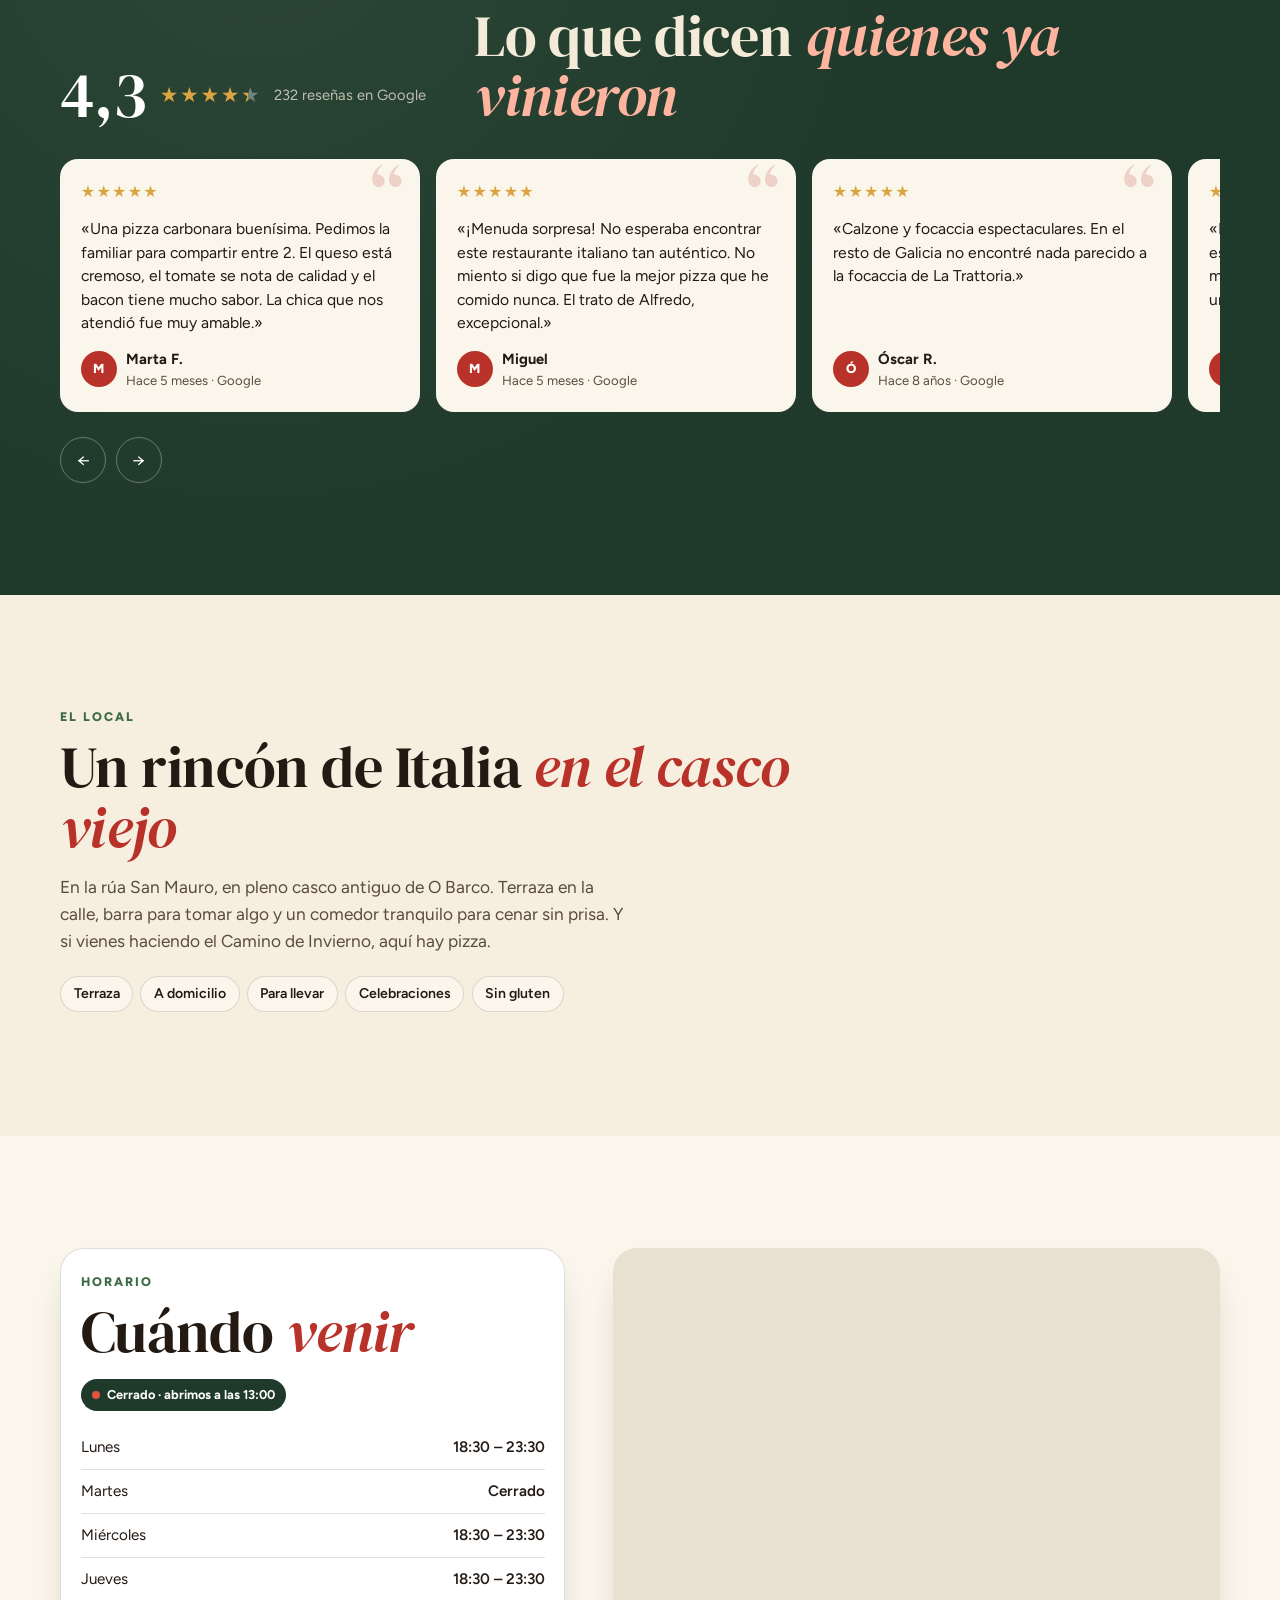
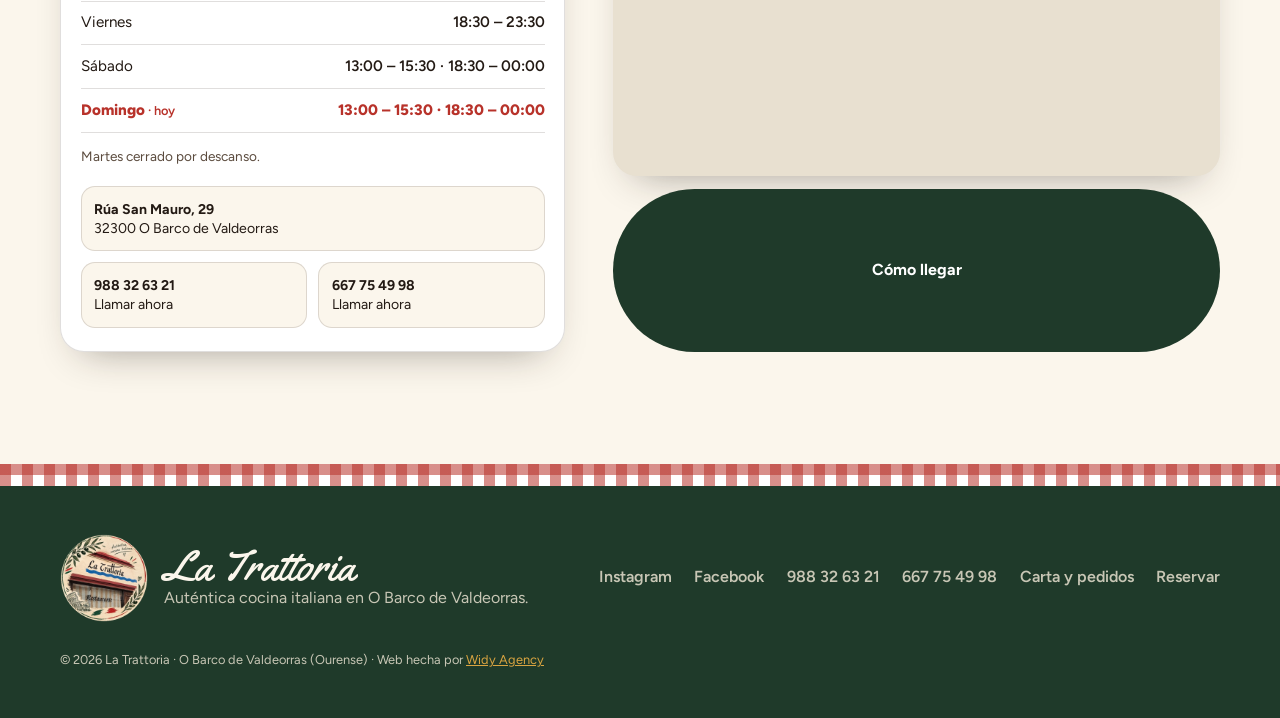
==== commit 5d46ef5d: "Pie: enlace Widy Agency a su página" ====
--- a/index.html
+++ b/index.html
@@ -321,7 +321,7 @@
       <a href="pedir.html">Carta y pedidos</a>
       <a href="#reservar">Reservar</a>
     </div>
-    <p class="pie-legal">© <span data-year></span> La Trattoria · O Barco de Valdeorras (Ourense) · <span class="firma">Web hecha por <a href="https://widy.agency" target="_blank" rel="noopener">Widy Agency</a></span></p>
+    <p class="pie-legal">© <span data-year></span> La Trattoria · O Barco de Valdeorras (Ourense) · <span class="firma">Web hecha por <a href="https://widy.agency/diseno-web" target="_blank" rel="noopener">Widy Agency</a></span></p>
   </div>
 </footer>
 
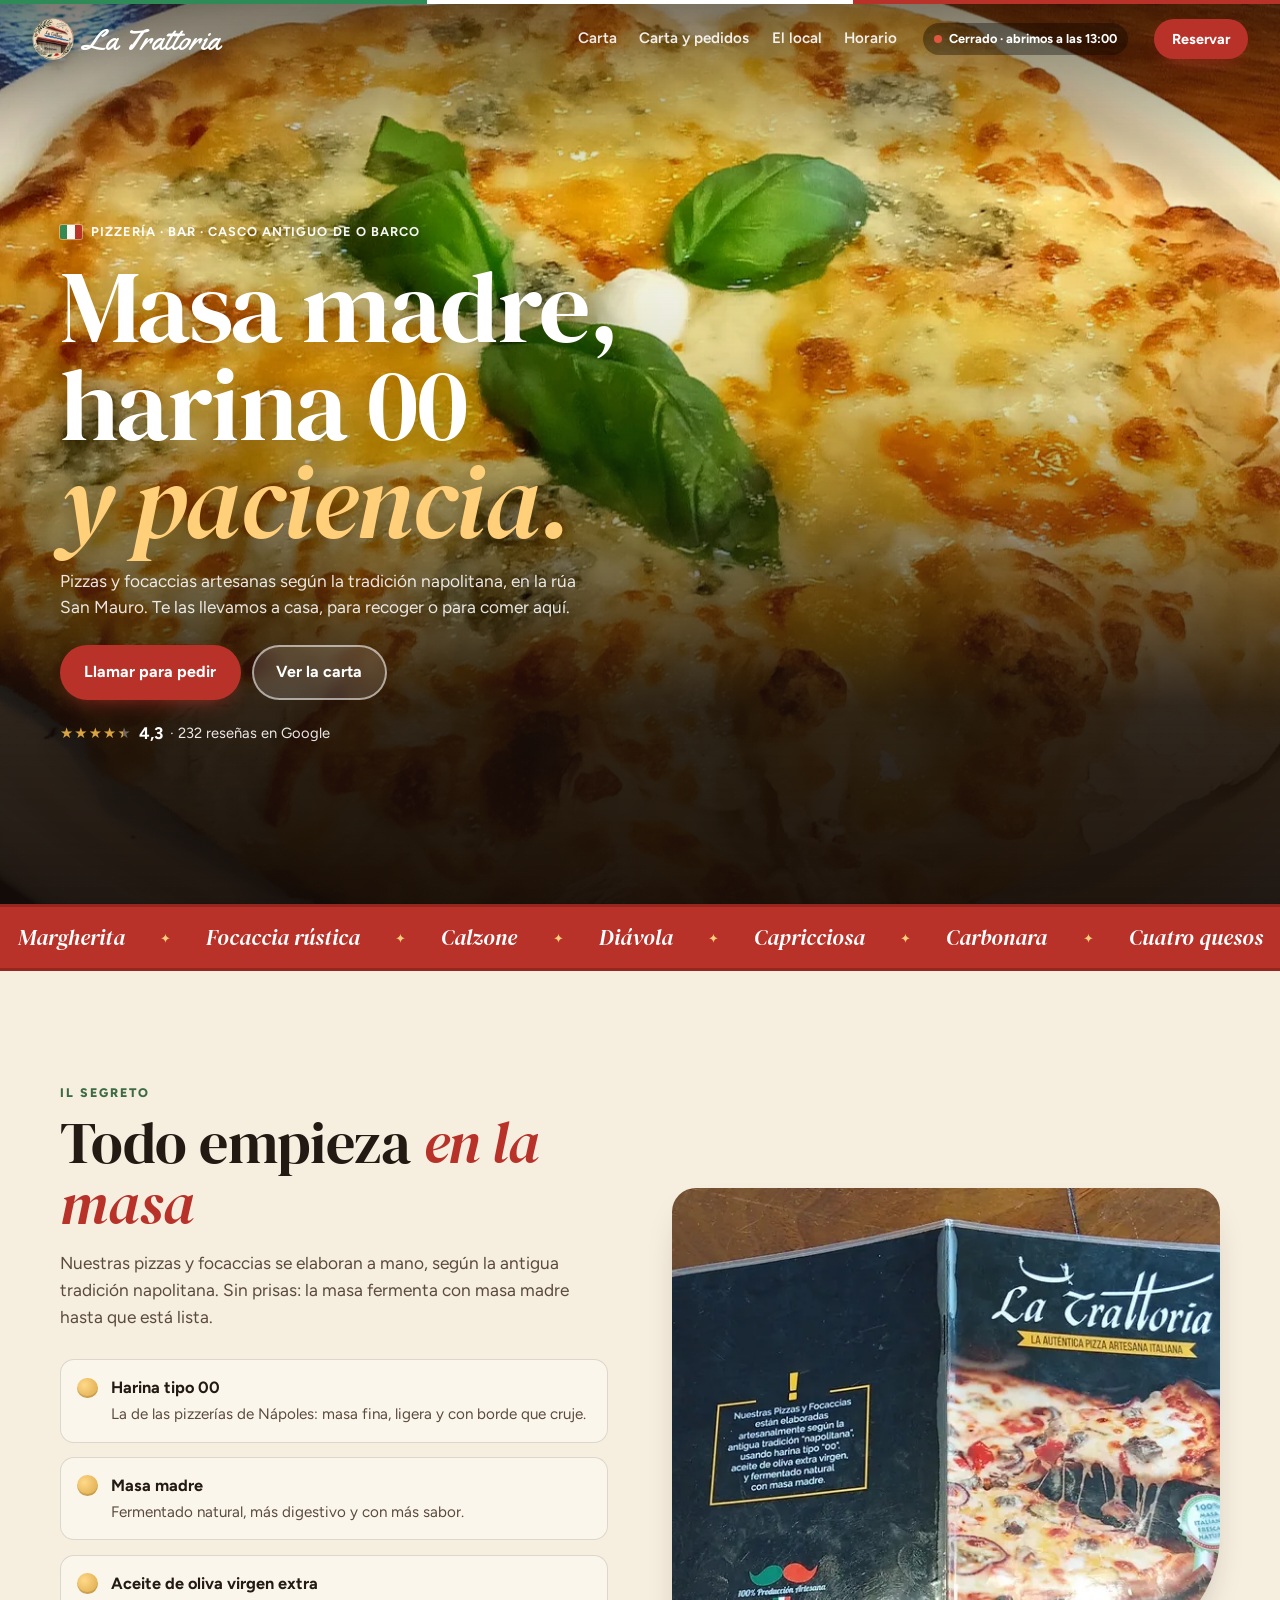
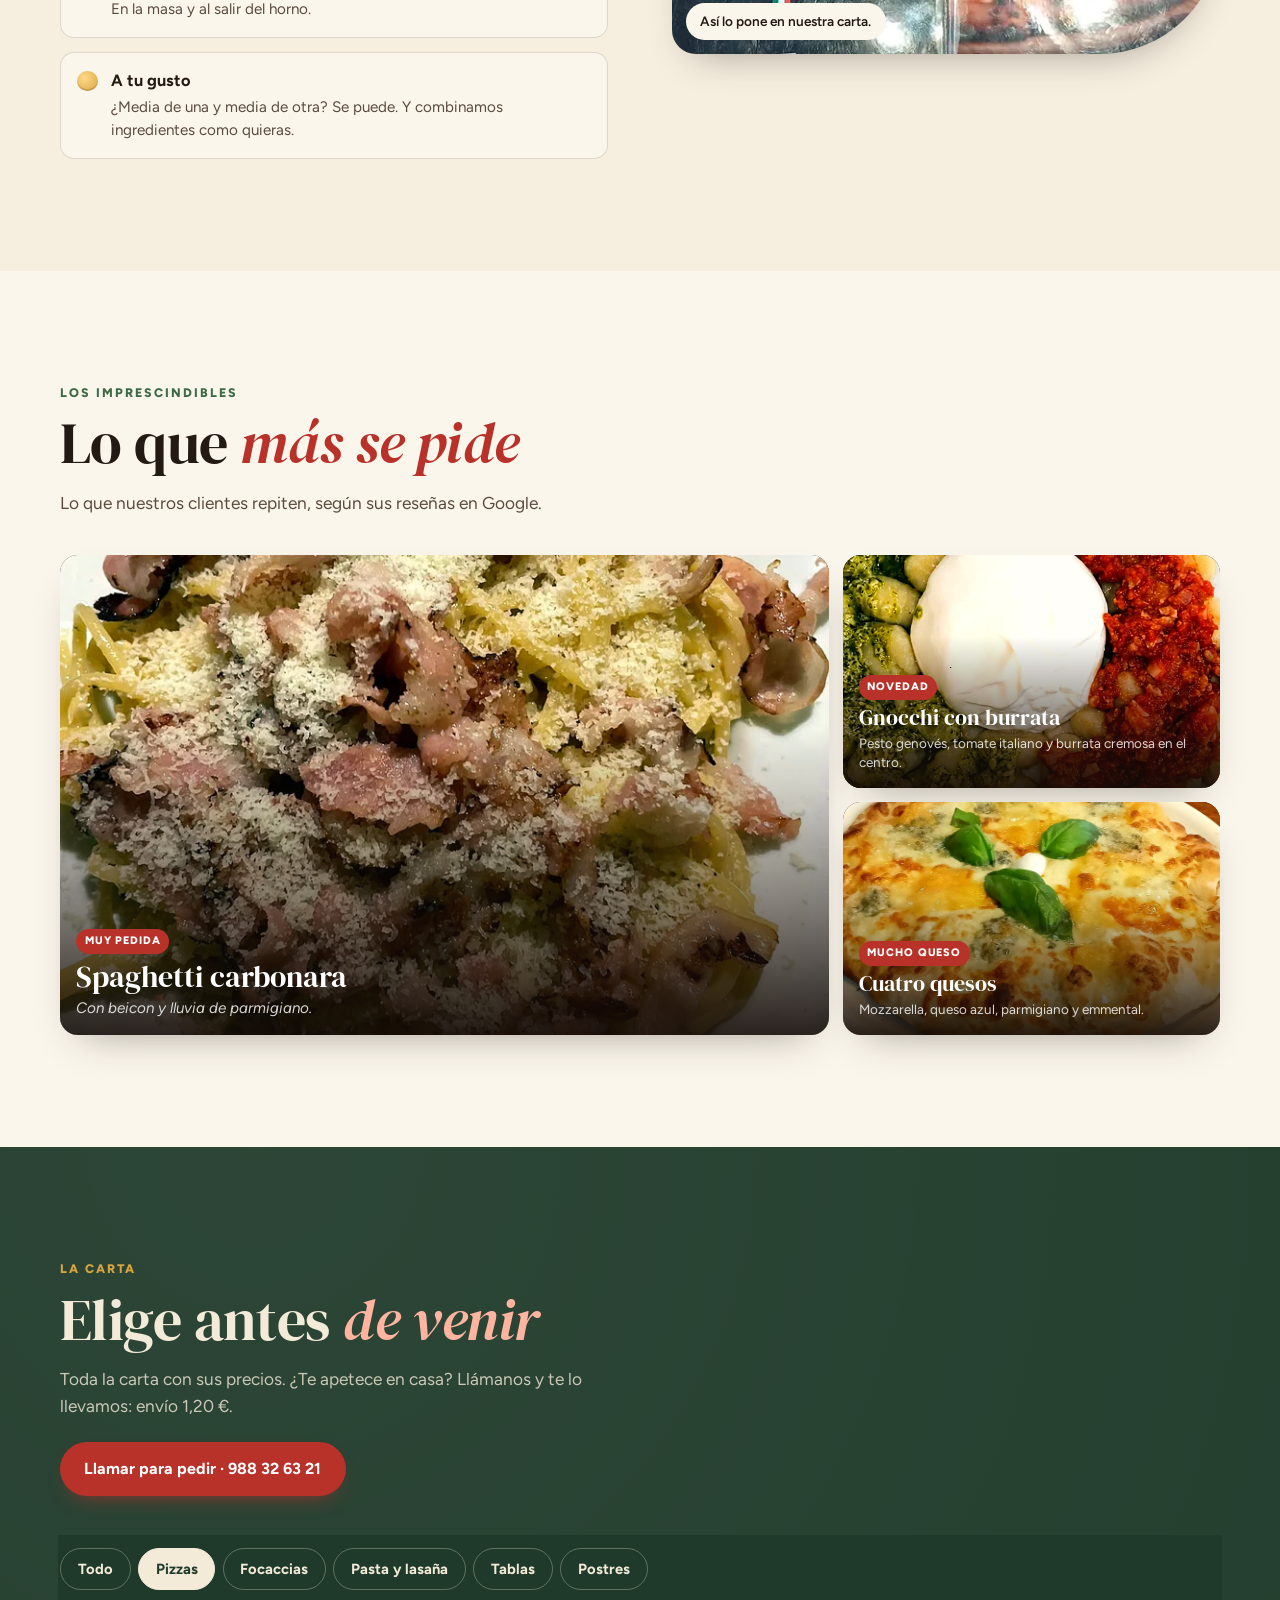
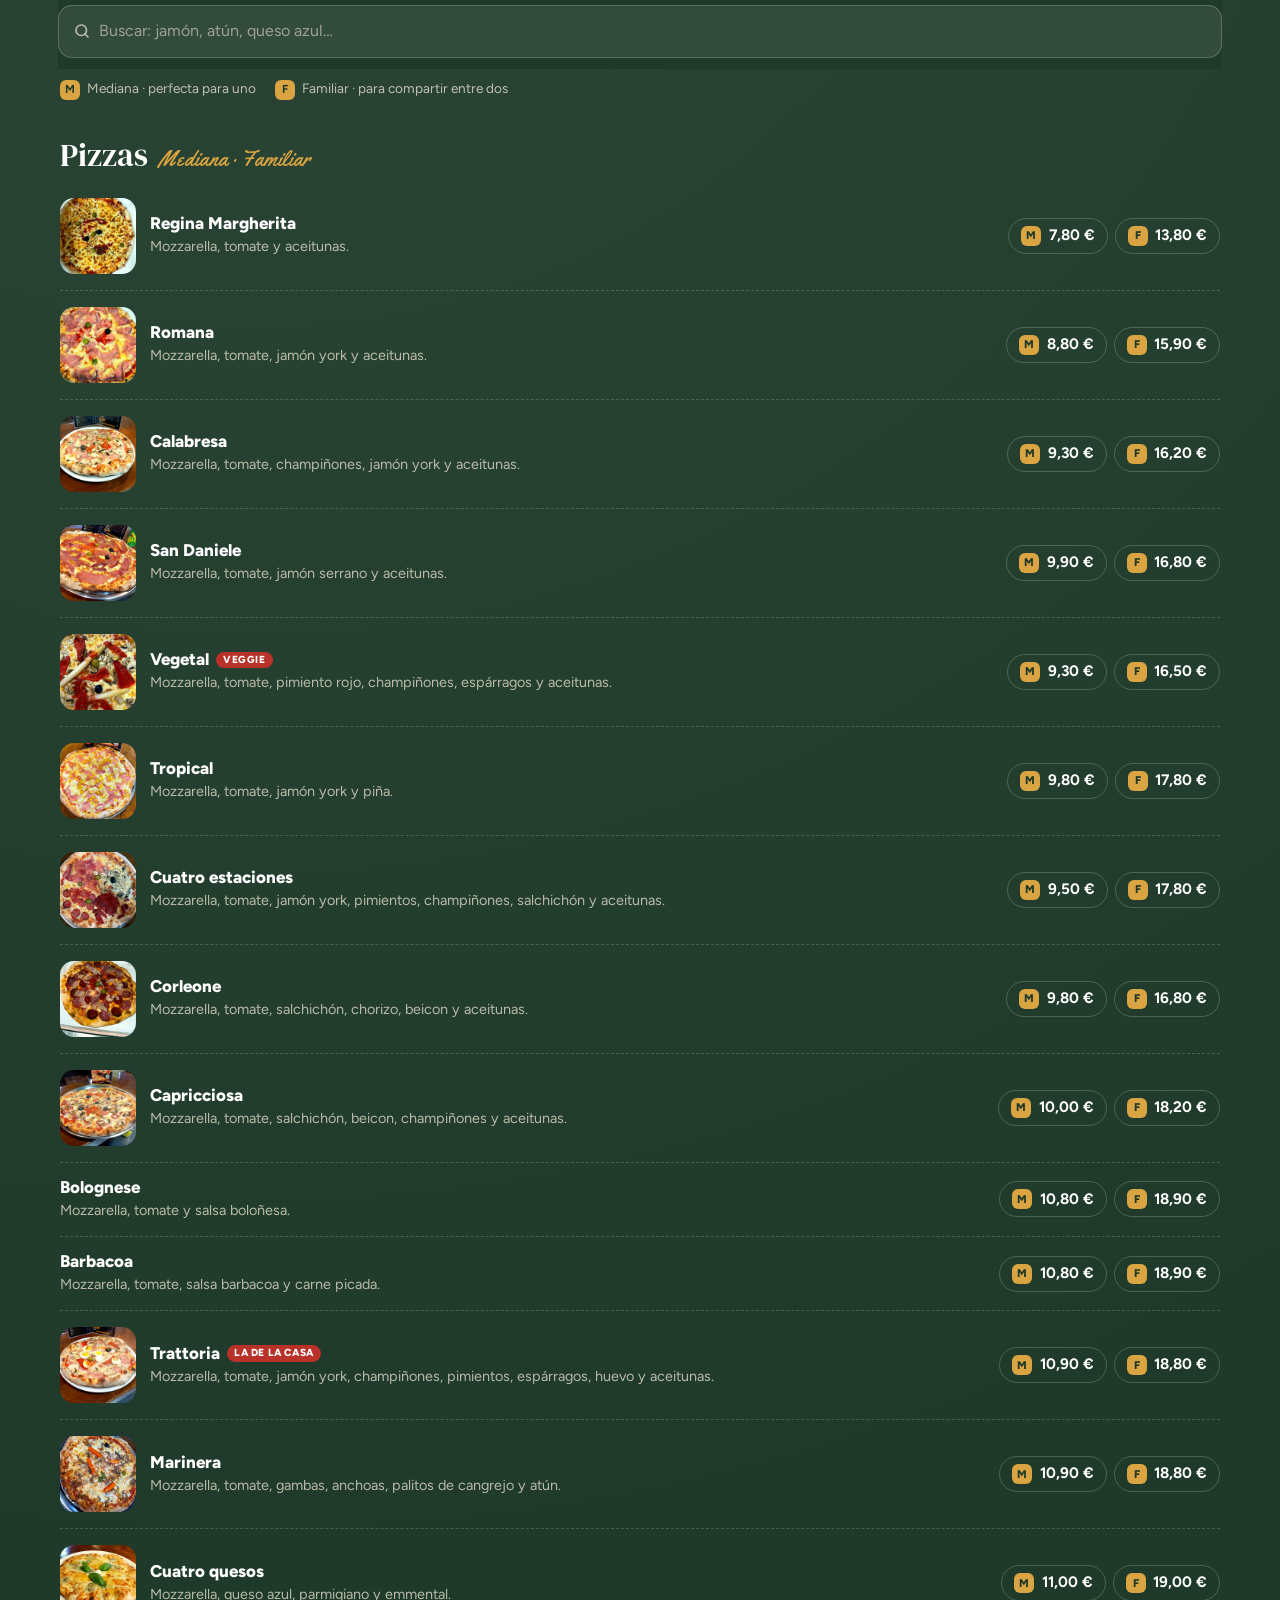
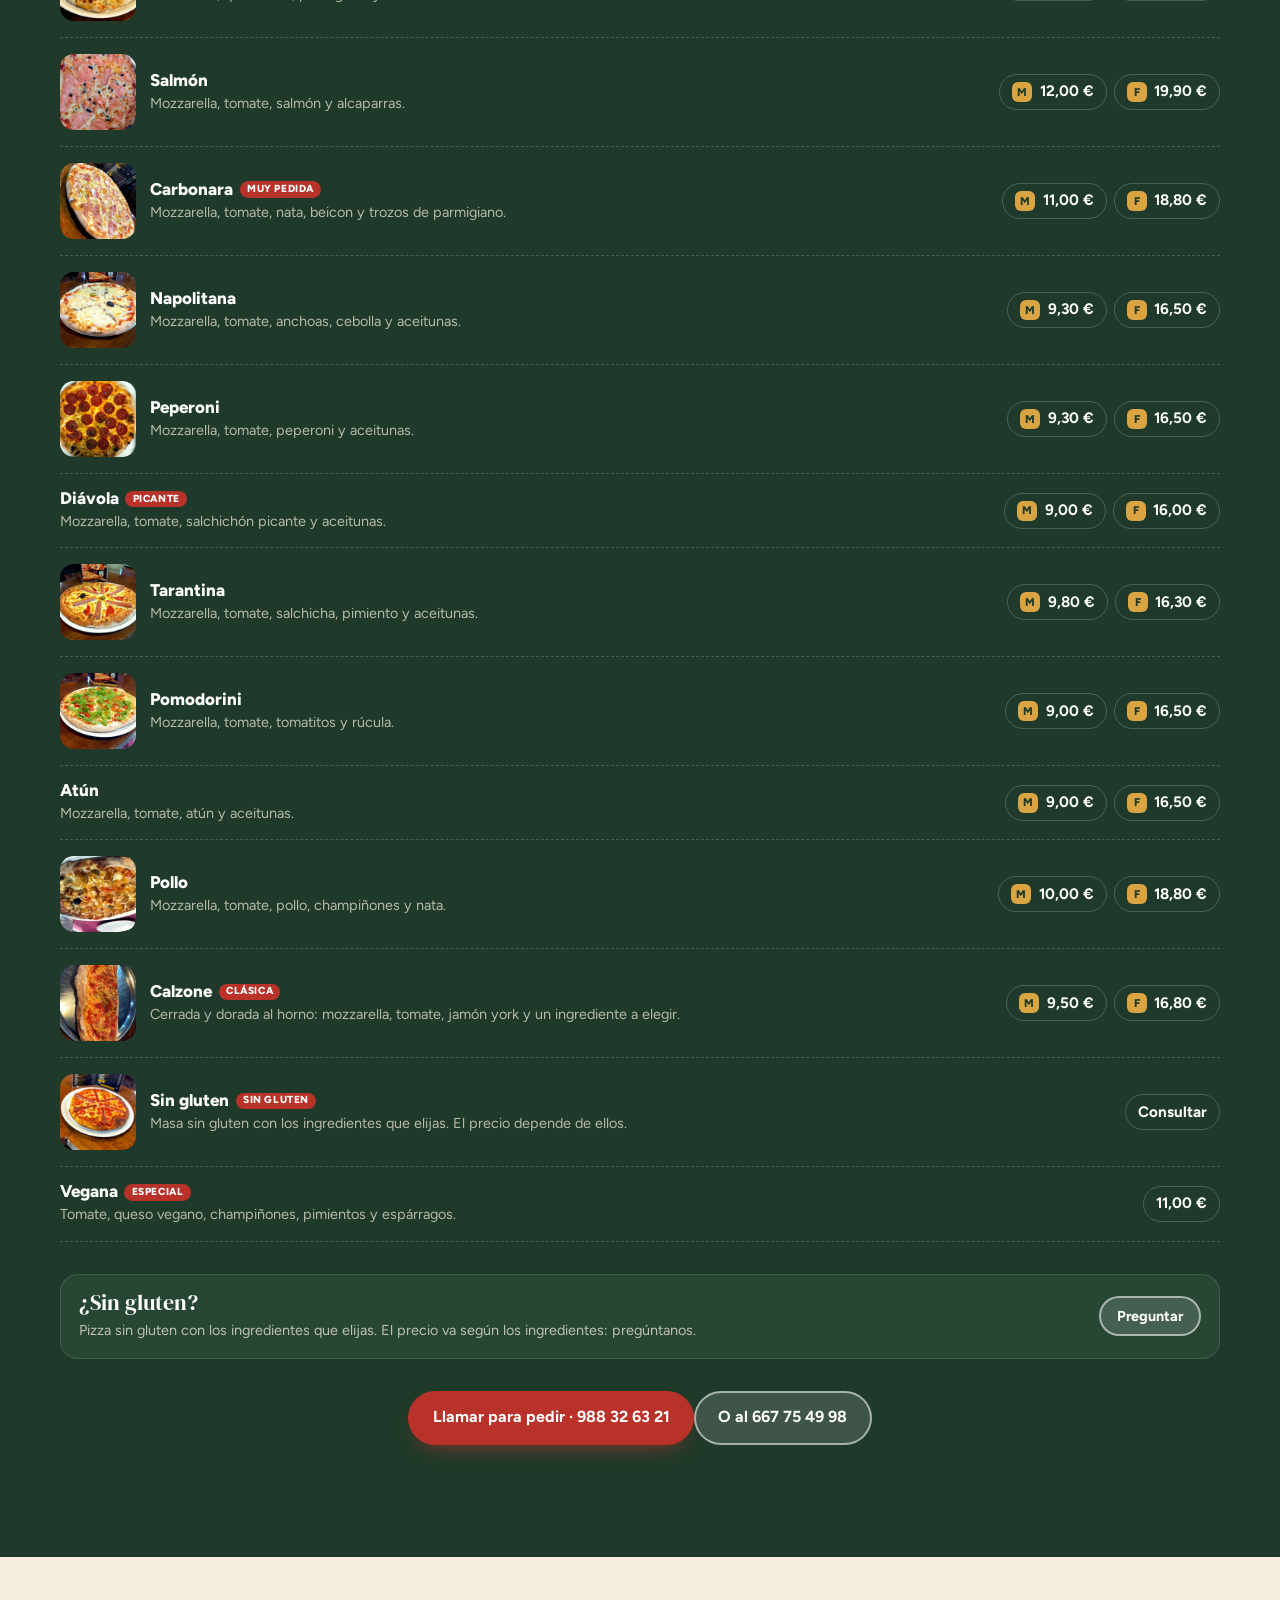
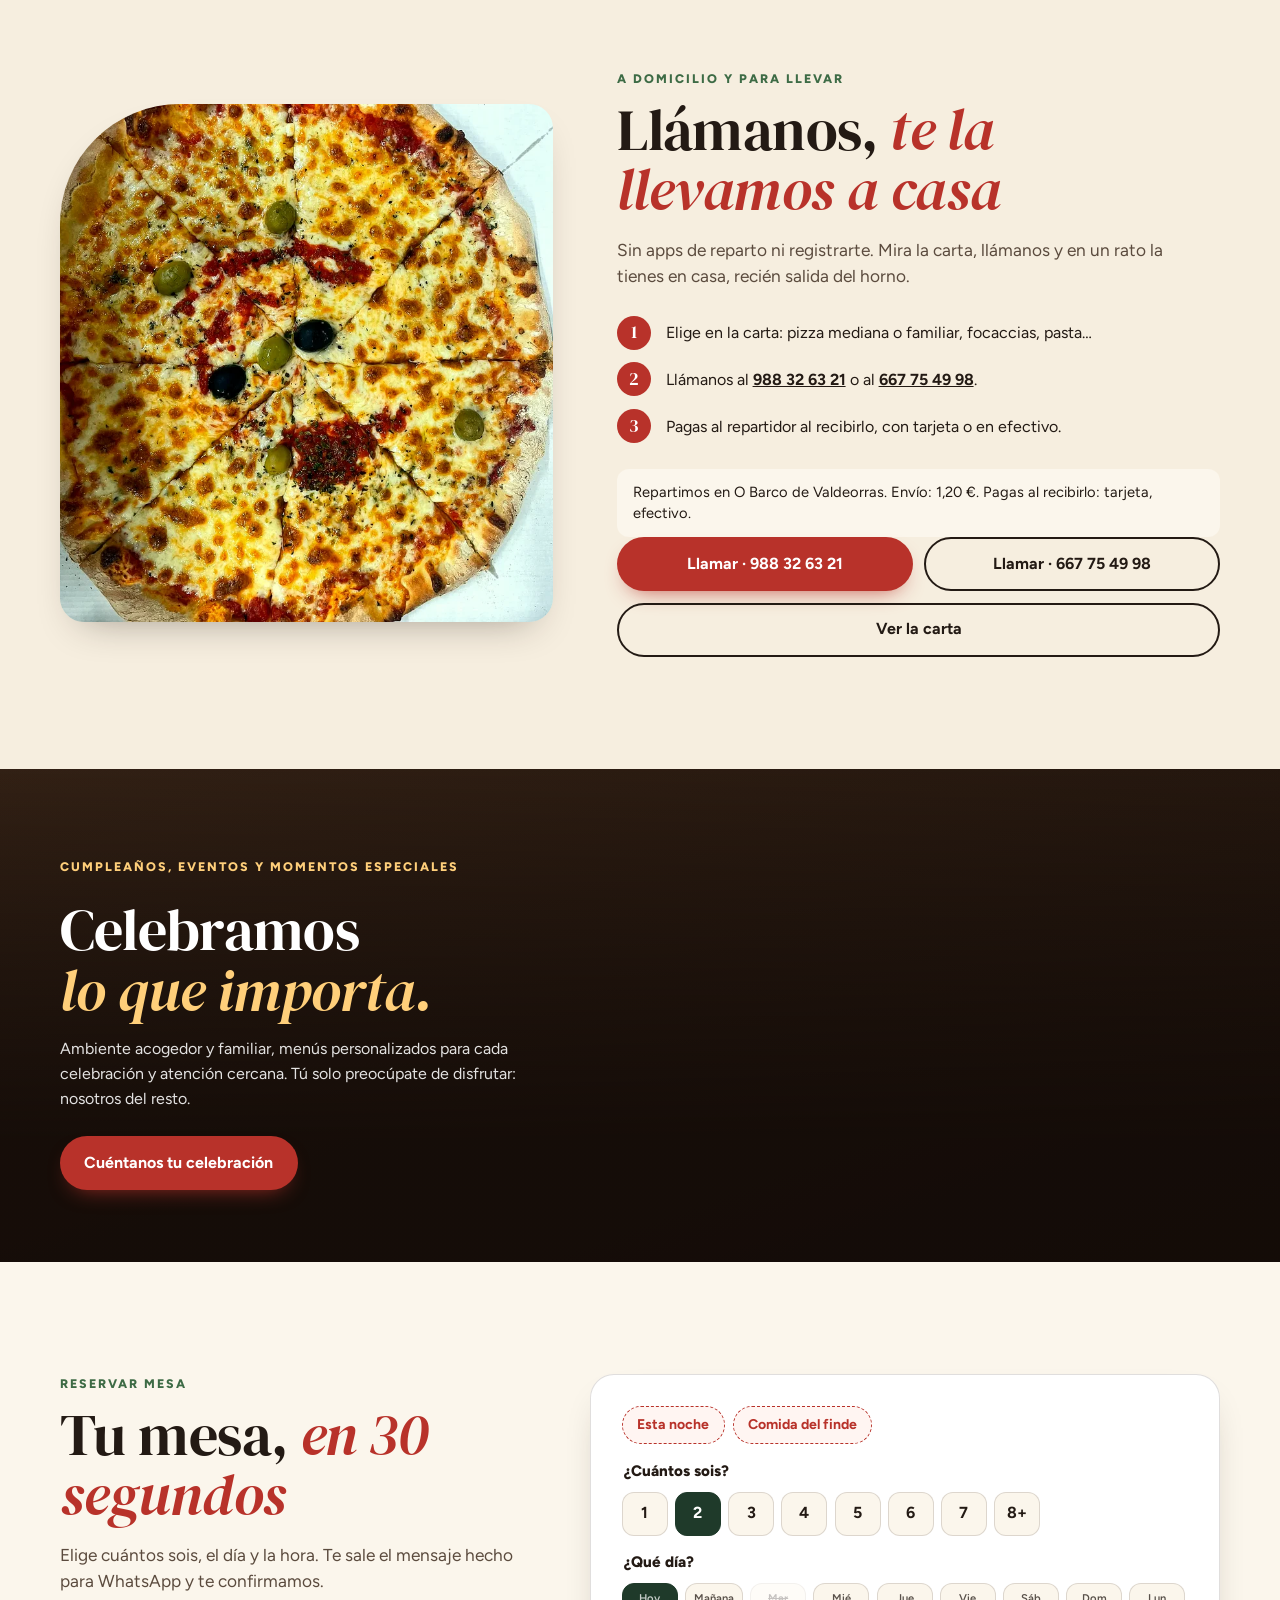
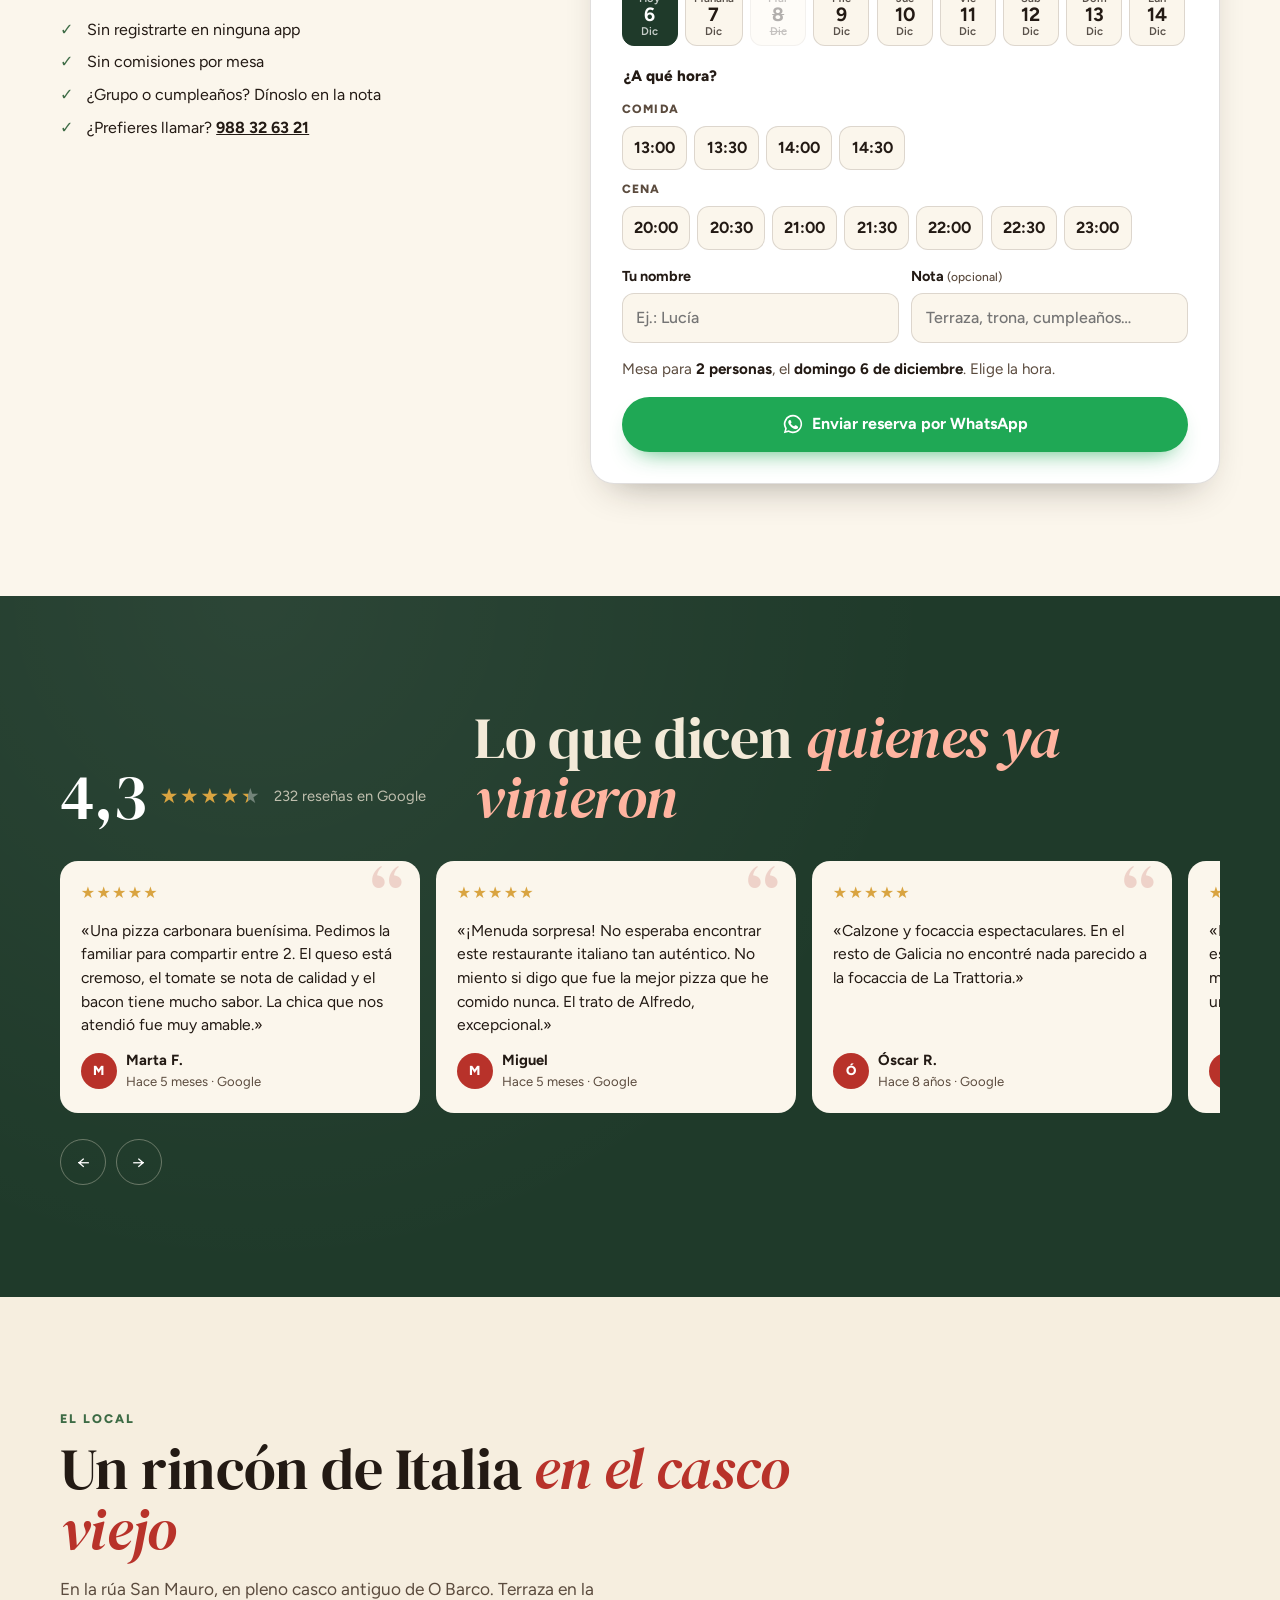
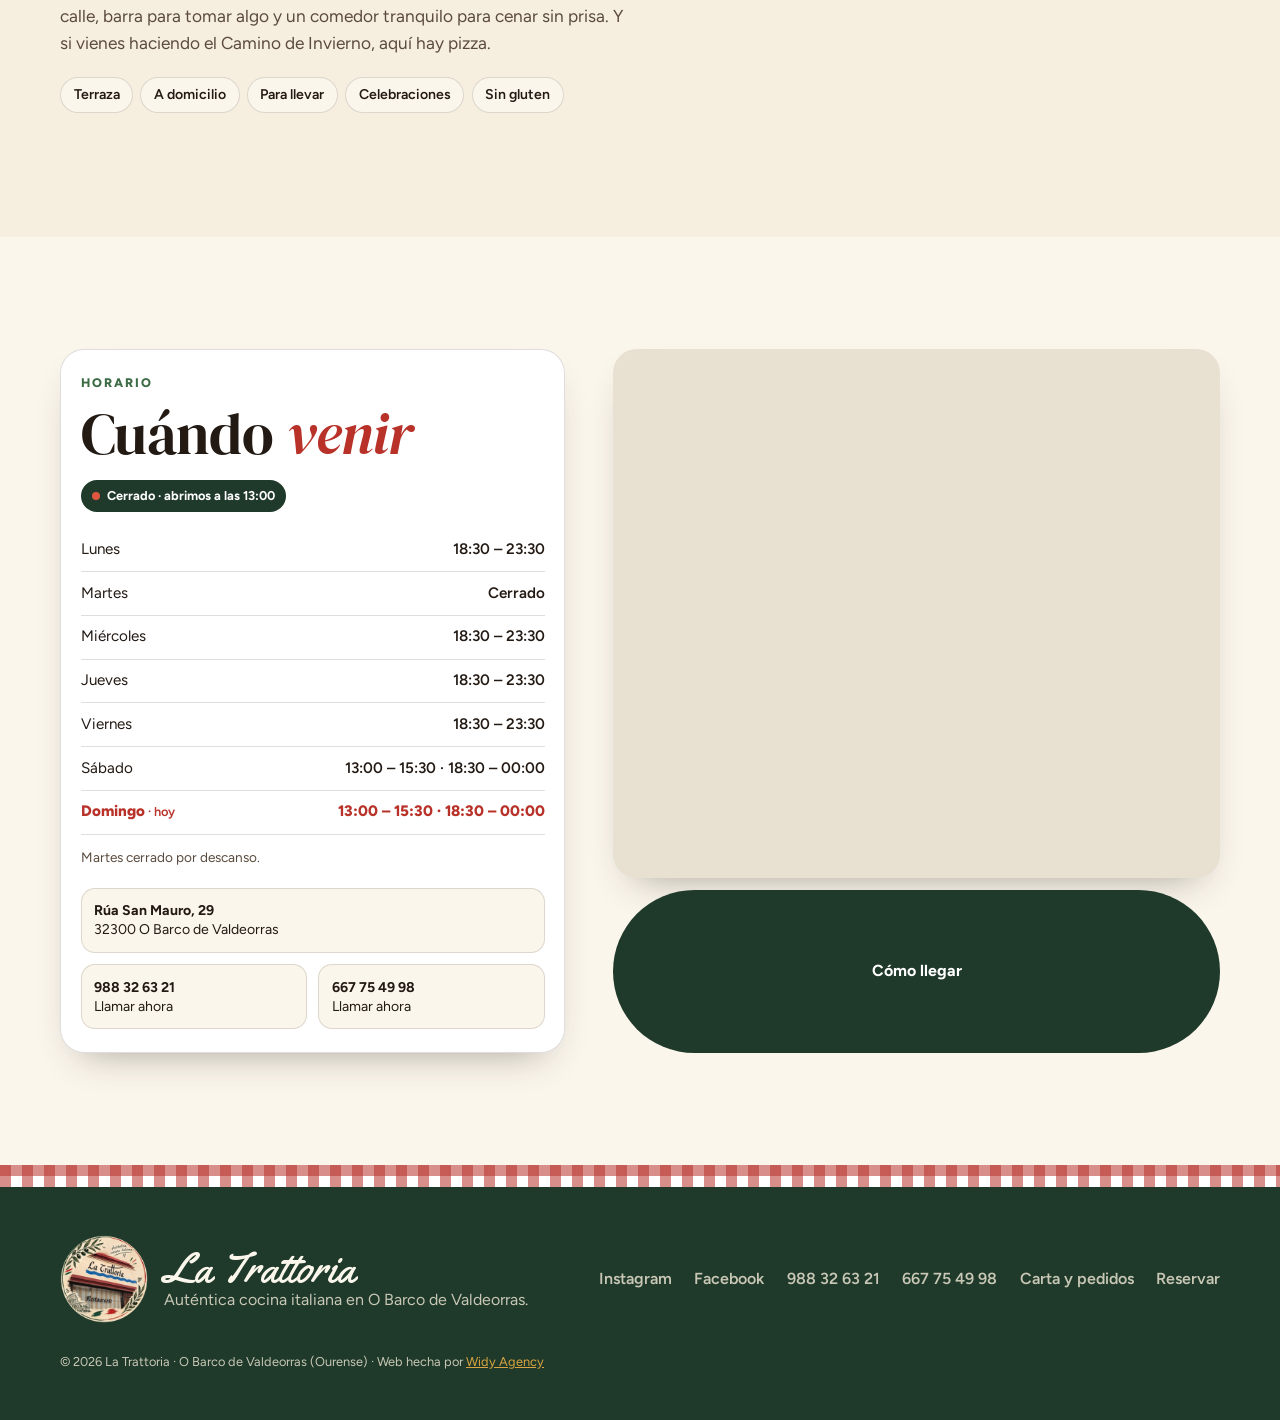
==== commit 9107a69d: "Dominio propio latrattoriaobarco.es: CNAME, canonical, og:url, sitemap Co-Authored-By: Claude Opus 5" ====
--- a/index.html
+++ b/index.html
@@ -8,7 +8,9 @@
 <meta name="theme-color" content="#1f3a2a">
 <meta property="og:title" content="La Trattoria · Pizza artesana en O Barco">
 <meta property="og:description" content="Masa madre, harina 00 y aceite de oliva virgen extra. Carta, pedidos a domicilio por teléfono y reservas.">
-<meta property="og:image" content="img/cuatro-quesos.webp">
+<meta property="og:image" content="https://latrattoriaobarco.es/img/cuatro-quesos.webp">
+<meta property="og:url" content="https://latrattoriaobarco.es/">
+<link rel="canonical" href="https://latrattoriaobarco.es/">
 <link rel="icon" href="img/logo.png">
 <link rel="preconnect" href="https://fonts.googleapis.com">
 <link rel="preconnect" href="https://fonts.gstatic.com" crossorigin>
